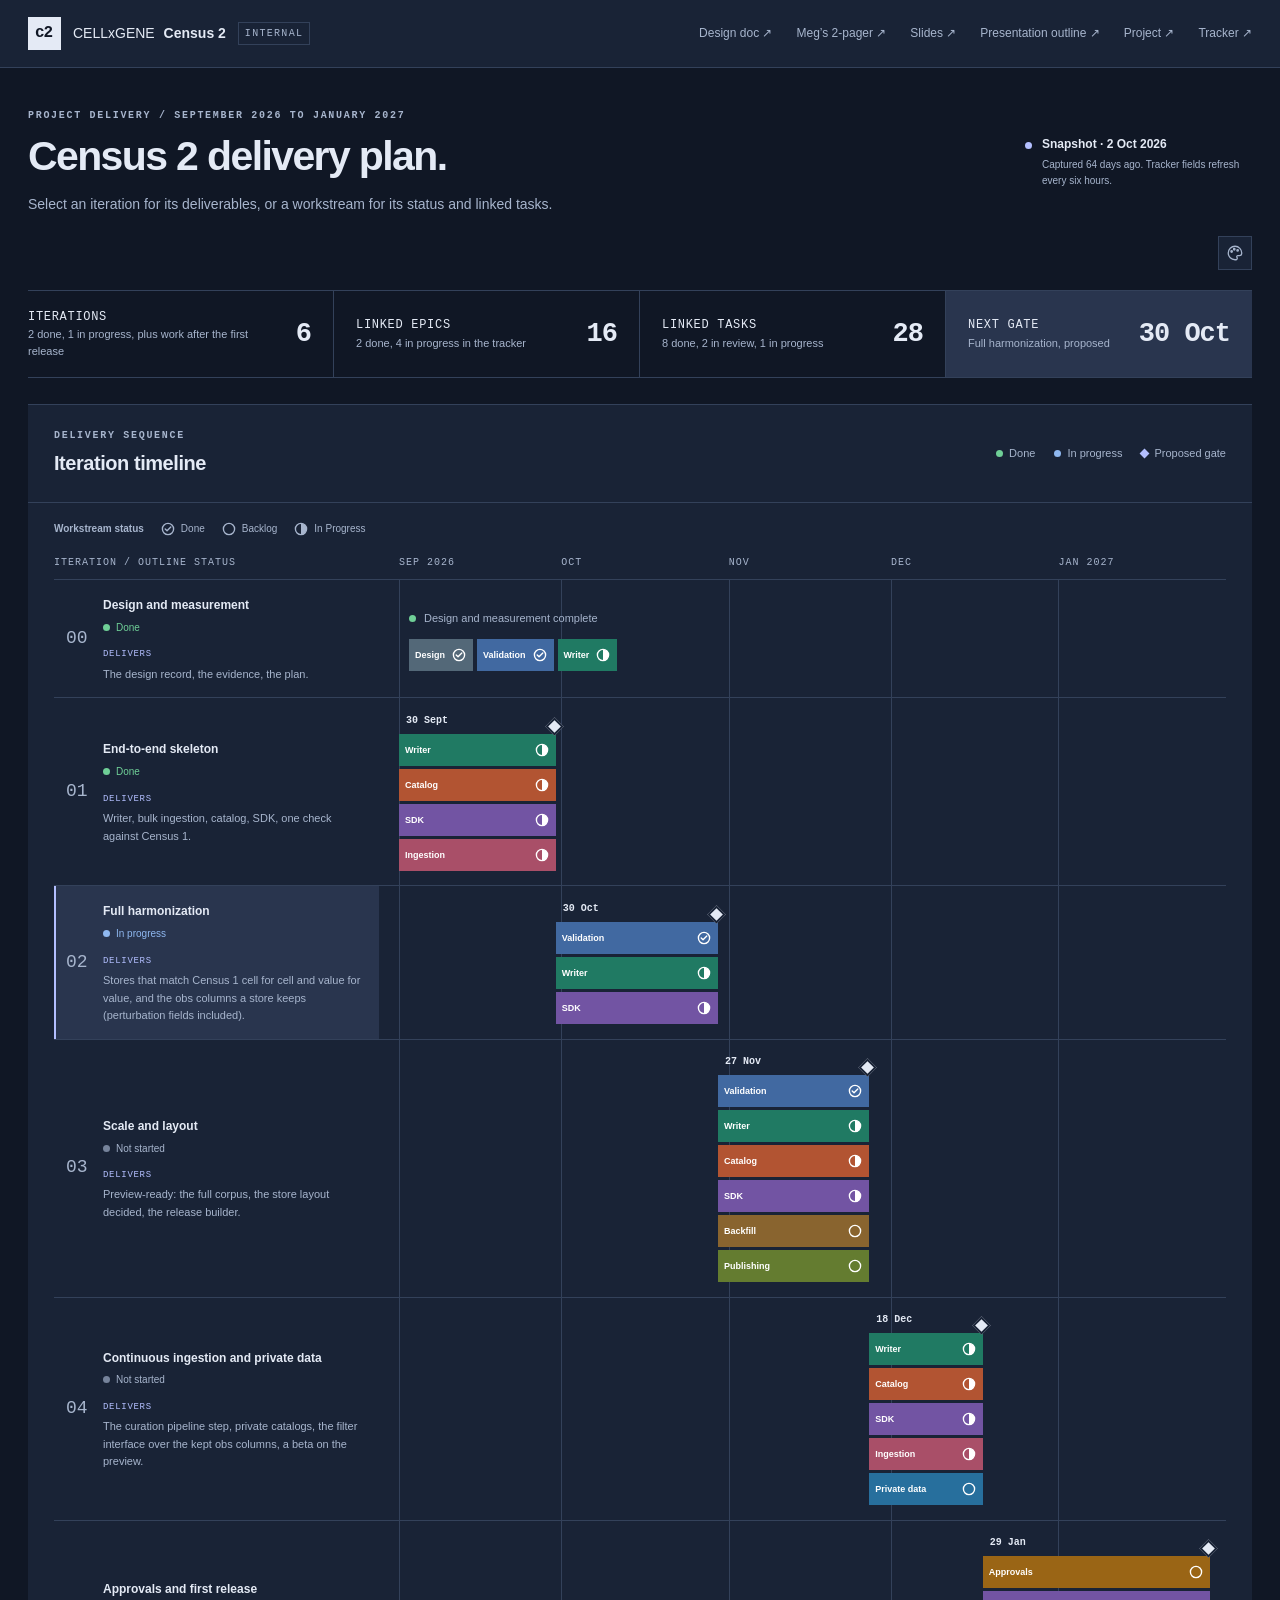
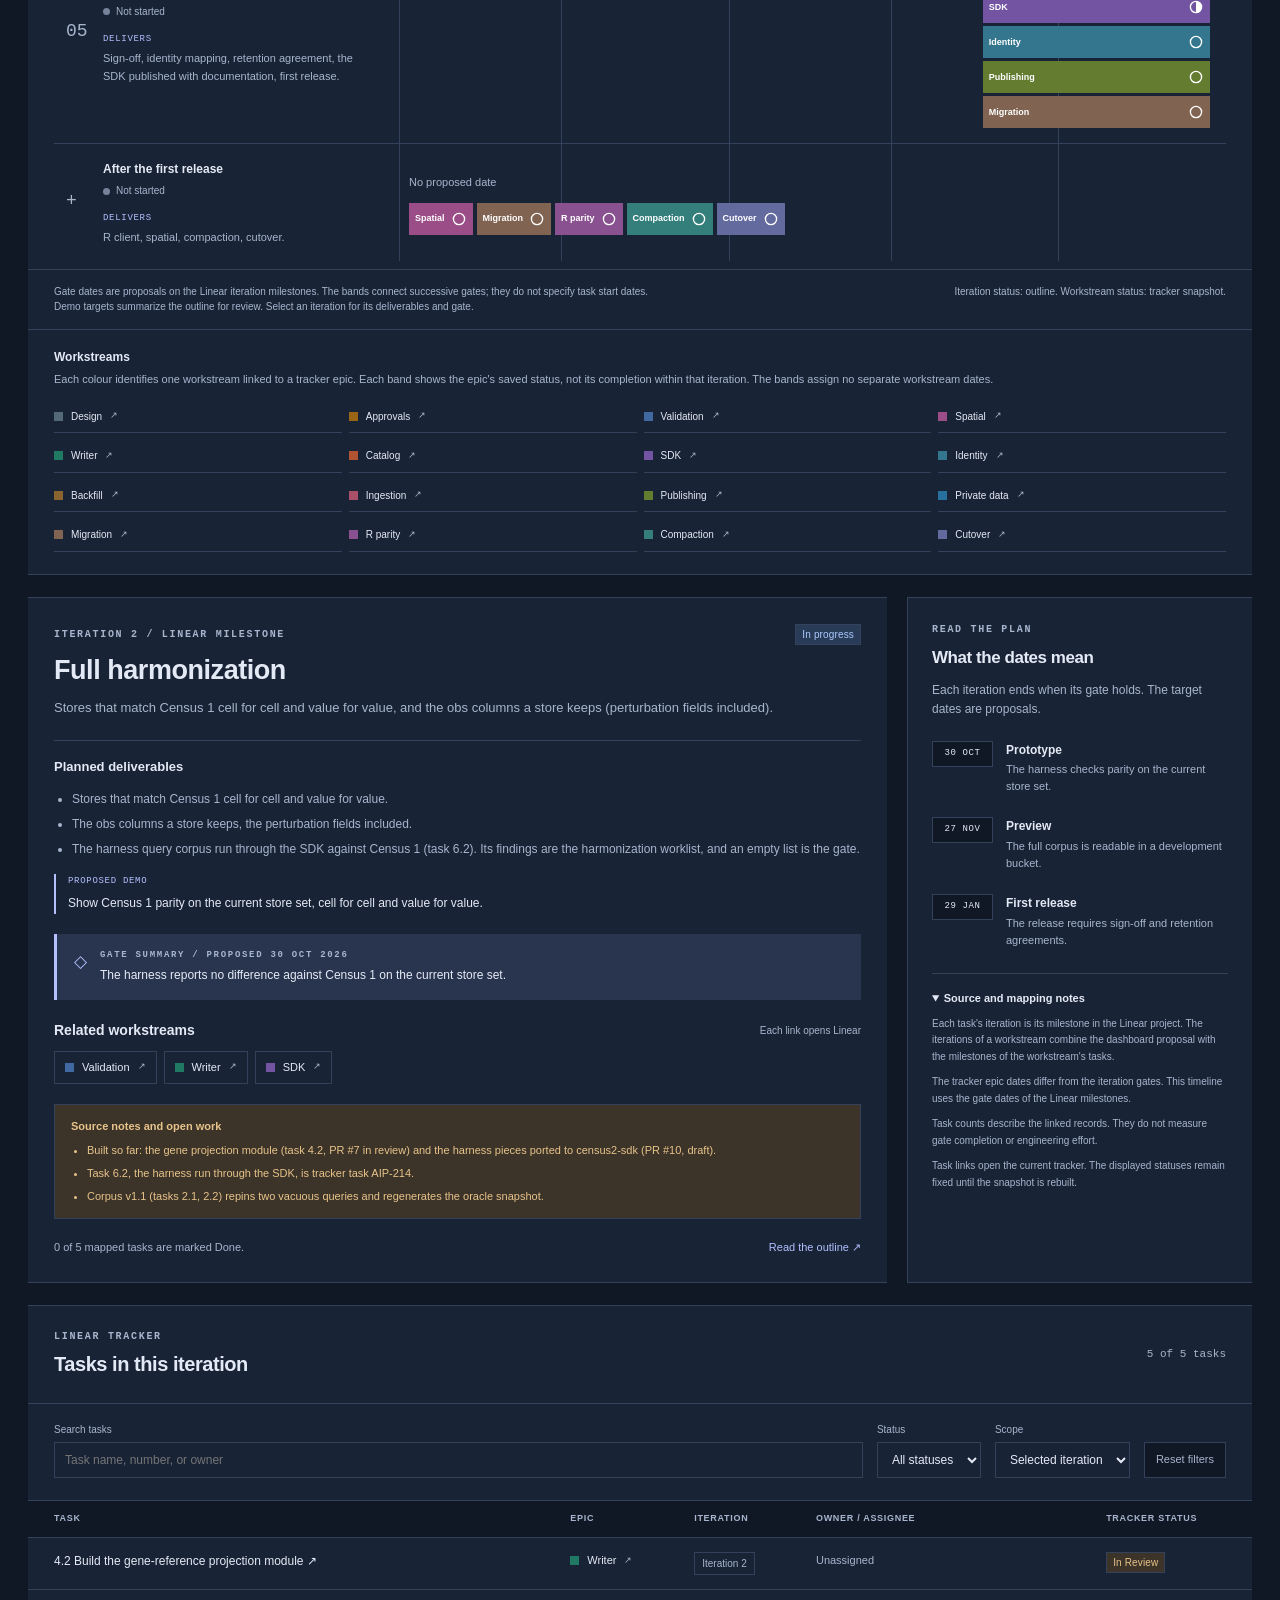
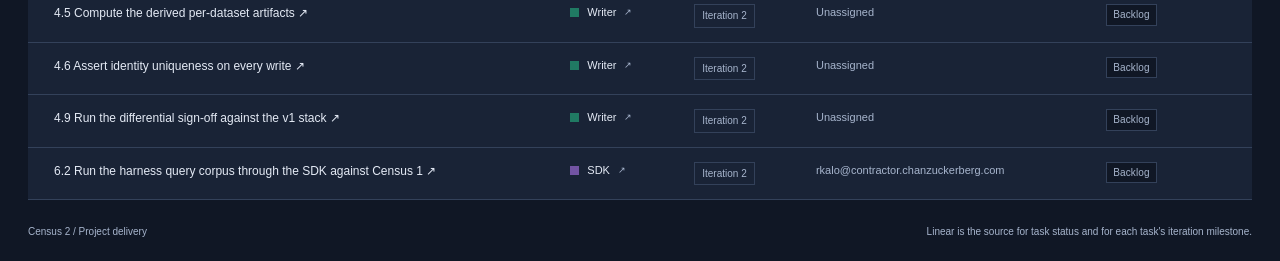
==== dashboard/index.html @ 5f95ee50 "Escape iteration ids in the dashboard detail views CodeQL reports client-side XSS on the iteration a" ====
<!doctype html>
<html lang="en" data-theme="midnight">
<head>
  <meta charset="utf-8">
  <meta name="viewport" content="width=device-width, initial-scale=1">
  <meta name="color-scheme" content="light dark">
  <title>Census 2 | Project timeline</title>
  <link rel="icon" type="image/svg+xml" sizes="any" href="data:image/svg+xml,%3Csvg%20xmlns%3D%22http%3A%2F%2Fwww.w3.org%2F2000%2Fsvg%22%20viewBox%3D%220%200%2064%2064%22%3E%0A%20%20%3Crect%20width%3D%2264%22%20height%3D%2264%22%20fill%3D%22%23e4eaf5%22%2F%3E%0A%20%20%3Ctext%20x%3D%2232%22%20y%3D%2245%22%20text-anchor%3D%22middle%22%20font-family%3D%22monospace%22%20font-size%3D%2242%22%20font-weight%3D%22700%22%20letter-spacing%3D%22-3%22%20fill%3D%22%23101724%22%3Ec2%3C%2Ftext%3E%0A%3C%2Fsvg%3E">
  <style>:root{color-scheme:light;--bg:#f4f6f5;--panel:#fff;--ink:#173331;--muted:#5b706c;--line:#dfe7e3;--teal:#177e70;--soft:#e9f4ef;--amber:#93601b;--amber-bg:#fcf3e1;--blue:#35639b;--blue-bg:#edf3fc;--status-done:#17704a;--status-current:#35639b;--status-todo:#9aaba5}
*{box-sizing:border-box}body{margin:0;background:var(--bg);color:var(--ink);font:14px/1.55 -apple-system,BlinkMacSystemFont,"Segoe UI",sans-serif}a{color:var(--teal);text-decoration:none}a:hover{text-decoration:underline}button,input,select{font:inherit}button,a,input,select,summary{-webkit-tap-highlight-color:transparent}:focus-visible{outline:3px solid #d49a39;outline-offset:4px}button{cursor:pointer}h1,h2,h3,p{margin:0}h1{font-size:clamp(28px,3.2vw,42px);line-height:1.18;letter-spacing:-1.6px;font-weight:640}h2{font-size:20px;letter-spacing:-.45px;font-weight:650}h3{font-size:14px;font-weight:650}.topbar{display:flex;justify-content:space-between;align-items:center;gap:16px;padding:17px max(28px,calc((100vw - 1440px)/2));background:var(--panel);border-bottom:1px solid var(--line)}.brand{display:flex;align-items:center;gap:12px;font-size:14px;white-space:nowrap}.brand b{margin-left:5px}.brand-mark{display:grid;place-items:center;width:33px;height:33px;background:var(--ink);color:#fff;border-radius:0;font-size:19px;font-weight:600;letter-spacing:-2px;padding-right:2px}.internal{font-size:10px;text-transform:uppercase;letter-spacing:1.3px;border:1px solid var(--line);border-radius:0;padding:3px 6px;color:var(--muted)}nav{display:flex;gap:24px;font-size:12px}nav a{color:var(--muted)}main{max-width:1496px;padding:40px 28px 16px;margin:auto}.intro{display:flex;justify-content:space-between;gap:32px;align-items:center;margin-bottom:30px}.eyebrow{font-size:10px;font-weight:650;letter-spacing:1.7px;color:var(--muted);margin-bottom:8px}.lede{color:var(--muted);margin-top:14px;font-size:14px}.snapshot{display:flex;gap:10px;align-items:flex-start;min-width:225px;font-size:12px}.snapshot strong{font-weight:600}.snapshot small{display:block;max-width:210px;color:var(--muted);margin-top:3px}.snapshot-dot{width:7px;height:7px;flex-shrink:0;background:var(--teal);border-radius:50%;margin-top:7px}.summary{display:grid;grid-template-columns:repeat(4,1fr);gap:0;margin-bottom:26px;border-top:1px solid var(--line);border-bottom:1px solid var(--line)}.metric{display:flex;align-items:center;justify-content:space-between;gap:12px;border:0;border-right:1px solid var(--line);background:transparent;padding:17px 22px}.metric strong{font-size:28px;letter-spacing:-1px;line-height:1.2;font-weight:550}.metric small{display:block;color:var(--muted);font-size:11px}.metric .metric-label{font-size:12px}.metric:last-child{background:var(--soft);border-right:0}.timeline-panel,.detail-panel,.context-panel,.task-panel{background:var(--panel);border:0;border-top:1px solid var(--line);border-bottom:1px solid var(--line)}.section-heading{display:flex;align-items:center;justify-content:space-between;gap:16px;padding:23px 26px}.section-heading .eyebrow{margin-bottom:4px}.legend{display:flex;gap:19px;align-items:center;font-size:11px;color:var(--muted)}.legend span{display:flex;align-items:center;gap:6px}.dot{display:inline-block;width:7px;height:7px;border-radius:50%;background:var(--status-todo)}.dot.done,.done>.dot{background:var(--status-done)}.dot.current,.current>.dot{background:var(--status-current)}.row-meta.done{color:var(--status-done)}.row-meta.current{color:var(--status-current)}.diamond{display:inline-block;width:7px;height:7px;transform:rotate(45deg);background:var(--teal)}.timeline-scroll{overflow-x:auto}.timeline{min-width:810px;padding:0 26px 8px}.axis,.iteration-row{display:grid;grid-template-columns:325px 1fr;gap:20px}.axis{font-size:10px;color:var(--muted);letter-spacing:1px;text-transform:uppercase;padding:0 0 9px}.months{position:relative;display:flex;justify-content:space-between;padding-right:14px}.iteration-row{width:100%;border:0;background:transparent;color:inherit;text-align:left;align-items:stretch;padding:0;border-top:1px solid var(--line);border-radius:0;position:relative}.iteration-row:hover{background:var(--bg)}.iteration-row.is-selected .row-label{background:var(--soft)}.iteration-row.is-selected::before{content:"";position:absolute;left:0;top:0;bottom:0;width:2px;background:var(--teal)}.row-label{padding:14px 12px;display:flex;align-items:center;gap:15px;min-height:67px}.iteration-number{font-size:18px;font-weight:400;color:#8b9d96;width:22px;flex-shrink:0;font-variant-numeric:tabular-nums}.row-title{font-size:12px;font-weight:600;line-height:1.4}.row-meta{display:flex;align-items:center;gap:6px;color:var(--muted);font-size:10px;margin-top:4px}.track{position:relative;min-width:0;display:flex;align-items:center;background:repeating-linear-gradient(to right,var(--line) 0,var(--line) 1px,transparent 1px,transparent 20%)}.gate-band{position:absolute;left:var(--start);width:var(--width);height:28px;border-radius:0;background:#dcebe4;border:1px solid #a7c5b8}.gate-band.current{background:#dce8f5;border-color:#adc3df}.gate-band::after{content:"";position:absolute;width:9px;height:9px;right:-5px;top:8px;background:var(--teal);transform:rotate(45deg);border:2px solid var(--panel)}.gate-label{position:absolute;left:8px;top:4px;font-size:10px;font-weight:600;white-space:nowrap;color:#285d4e}.current .gate-label{color:#325e8f}.undated{font-size:11px;color:var(--muted);display:flex;align-items:center;gap:8px;background:var(--panel);padding:4px 12px;border-radius:0;border:1px solid var(--line);margin-left:10px}.timeline-foot{display:flex;justify-content:space-between;gap:30px;padding:14px 26px;border-top:1px solid var(--line);font-size:10px;color:var(--muted)}.timeline-foot p{max-width:680px}.timeline-foot span{white-space:nowrap}.workspace{display:grid;grid-template-columns:1fr 345px;gap:20px;margin:22px 0}.detail-panel{padding:26px;scroll-margin-top:20px}.detail-top{display:flex;justify-content:space-between;align-items:center;gap:12px;margin-bottom:9px}.detail-top .eyebrow{margin:0}.badge{font-size:10px;border-radius:0;padding:3px 9px;white-space:nowrap;background:#f0f3f1;color:#52645d;border:1px solid #e3e9e5;display:inline-block}.badge.done{background:var(--soft);color:#226a4d;border-color:#c9dfd2}.badge.active{background:var(--blue-bg);color:var(--blue);border-color:#d7e3f3}.badge.review{background:var(--amber-bg);color:var(--amber);border-color:#eadfc7}.detail-panel h2{font-size:27px;line-height:1.2;max-width:650px;margin-bottom:11px}.delivery{max-width:750px;color:var(--muted);font-size:13px;line-height:1.7}.gate-box{display:flex;align-items:flex-start;gap:13px;padding:15px 17px;margin:20px 0;background:var(--soft);border-radius:0;border-left:3px solid #8ebbaa}.gate-box p{font-size:12px}.gate-box .eyebrow{font-size:9px;margin-bottom:4px}.gate-icon{font-size:17px;color:var(--teal)}.epic-heading{display:flex;justify-content:space-between;gap:10px;align-items:center;margin:20px 0 9px}.epic-heading small{font-size:10px;color:var(--muted)}.epic-list{display:flex;flex-wrap:wrap;gap:7px}.epic-link{display:flex;gap:8px;align-items:center;border:1px solid var(--line);padding:7px 10px;border-radius:0;font-size:11px;color:var(--ink)}.epic-link:hover{border-color:var(--teal)}.epic-link span{color:var(--muted);font-size:9px}.detail-notes{padding:13px 16px;margin-top:20px;background:#faf8f2;border:1px solid #ebe5d7;border-radius:0;color:#6e603c}.detail-notes h3{font-size:11px;margin-bottom:7px}.detail-notes ul{margin:0;padding-left:16px;font-size:11px}.detail-notes li+li{margin-top:6px}.detail-bottom{display:flex;justify-content:space-between;gap:15px;margin-top:20px;color:var(--muted);font-size:11px}.context-panel{padding:24px}.context-panel h2{font-size:17px}.context-panel>p:not(.eyebrow){font-size:12px;color:var(--muted);margin-top:10px}.checkpoint{display:flex;gap:13px;align-items:flex-start;margin-top:22px}.checkpoint-date{font-size:9px;letter-spacing:.6px;white-space:nowrap;padding:5px 7px;background:var(--bg);border:1px solid var(--line);border-radius:0;min-width:61px;text-align:center}.checkpoint h3{font-size:12px}.checkpoint p{font-size:11px;color:var(--muted);margin-top:2px}.source-note{border-top:1px solid var(--line);padding-top:16px;margin-top:24px}.source-note summary{font-size:11px;font-weight:600;cursor:pointer}.source-note p{font-size:10px;color:var(--muted);margin-top:9px;line-height:1.65}.count{font-size:11px;color:var(--muted)}.filters{display:flex;gap:14px;align-items:flex-end;padding:0 26px 22px}.filters label{font-size:10px;color:var(--muted);display:block}.filters .search{flex:1}.filters input,.filters select{display:block;margin-top:5px;height:36px;border:1px solid var(--line);background:var(--panel);color:var(--ink);border-radius:0;padding:7px 10px;font-size:12px}.filters input{width:100%;min-width:120px}.filters button{background:var(--bg);color:var(--muted);border:1px solid var(--line);padding:8px 11px;border-radius:0;height:36px;font-size:11px;white-space:nowrap}.table-scroll{overflow:auto}table{border-collapse:collapse;width:100%;text-align:left;min-width:730px;font-size:12px}th{font-size:9px;letter-spacing:.7px;text-transform:uppercase;font-weight:600;color:var(--muted);padding:11px 16px;background:var(--bg);border-top:1px solid var(--line);border-bottom:1px solid var(--line)}td{border-bottom:1px solid var(--line);padding:14px 16px;vertical-align:top}td:first-child,th:first-child{padding-left:26px;width:43%}tr:last-child td{border-bottom:0}td:first-child a{color:var(--ink);font-weight:500}td:not(:first-child){font-size:11px;color:var(--muted)}.table-iteration{border:1px solid var(--line);background:var(--panel);color:var(--muted);border-radius:0;padding:3px 7px;font-size:10px}.empty{padding:30px;text-align:center;color:var(--muted);font-size:13px}footer{display:flex;justify-content:space-between;gap:20px;font-size:10px;color:var(--muted);padding:24px 0 5px}.skip{position:absolute;left:-9999px;top:12px;padding:10px;background:var(--panel);z-index:10}.skip:focus{left:12px}
@media(max-width:1050px){.intro{align-items:flex-start}.workspace{grid-template-columns:1fr 290px}.axis,.iteration-row{grid-template-columns:290px 1fr}.metric{padding:16px}.topbar{padding:15px 22px}}
@media(max-width:780px){main{padding:25px 16px}.topbar{padding:14px 16px;flex-wrap:wrap}nav{gap:18px}.intro{display:block}.snapshot{margin-top:18px}.snapshot small{max-width:none}.summary{grid-template-columns:repeat(2,1fr)}.metric:nth-child(2n){border-right:0}.metric:nth-child(n+3){border-top:1px solid var(--line)}.workspace{grid-template-columns:1fr}.context-panel{display:none}.section-heading{padding:20px}.legend{gap:10px;font-size:9px}.timeline{padding:0 20px 6px}.timeline-foot{padding:12px 20px;display:block}.timeline-foot span{display:block;margin-top:5px}.filters{flex-wrap:wrap;padding:0 20px 20px;gap:10px}.filters .search{flex-basis:100%}.filters select{max-width:170px}.detail-panel{padding:20px}.detail-panel h2{font-size:24px}footer{display:block}footer span{display:block;margin-bottom:5px}}
@media(prefers-color-scheme:dark){:root{color-scheme:dark;--bg:#14211f;--panel:#1c2b27;--ink:#e0eae3;--muted:#a4b8ad;--line:#34453d;--soft:#233e32;--teal:#88c9a9;--blue:#a7c8f4;--blue-bg:#273e50;--amber:#e0c48e;--amber-bg:#403a2a;--status-done:#6fcf97;--status-current:#8fb8f0;--status-todo:#7f918a}.brand-mark{color:var(--bg)}.metric:last-child{border-color:#415e4b}.gate-band{background:#2a4b3c;border-color:#668d76}.gate-band.current{background:#304761;border-color:#7791b4}.gate-label{color:#c6e6d5}.current .gate-label{color:#c6d9f2}.badge{background:#293c32;color:#c6d9cd;border-color:#405549}.badge.done{color:#acd7bd;border-color:#46674f}.badge.active{border-color:#405775}.badge.review{border-color:#625739}.detail-notes{background:#353125;border-color:#5a5036;color:#ddcdac}}
.gate-band{height:auto;background:transparent;border:0;border-radius:0}
.gate-band::after{top:7px;background:var(--ink)}
.gate-label{position:static;display:block;padding:0 7px 6px;color:var(--ink)}
.epic-bands{display:grid;gap:3px}
.epic-band{display:grid;grid-template-columns:minmax(0,1fr) 16px;align-items:center;column-gap:6px;background:var(--epic-color);border:0;border-radius:0;height:32px;color:var(--epic-ink,#fff);font-size:9px;line-height:11px;padding:3px 6px;text-align:left}
.workstream-name{white-space:normal;overflow-wrap:anywhere}
.tracker-reference{color:var(--muted);font-size:11px;margin:0 0 14px}
.row-label{border:0;border-radius:0;background:transparent;color:inherit;text-align:left}
.epic-band:hover{box-shadow:inset 0 0 0 1px var(--epic-ink)}
.epic-band[aria-pressed=true]{outline:2px solid var(--ink);outline-offset:1px;box-shadow:inset 0 0 0 1px var(--epic-ink)}
.epic-band:focus-visible{outline:3px solid #d49a39;outline-offset:2px}
.workstream-actions{display:flex;align-items:center;gap:16px;flex-wrap:wrap;margin:18px 0;font-size:12px}
.workstream-note{color:var(--muted);font-size:11px;margin-top:12px}
.workstream-drawer{position:fixed;inset:0 0 0 auto;width:420px;max-width:100%;height:100dvh;max-height:none;margin:0;padding:0;background:var(--panel);color:var(--ink);border:0;border-left:1px solid var(--line);box-shadow:none;overflow-y:auto;overscroll-behavior:contain;z-index:20}
.drawer-header{position:sticky;top:0;z-index:1;display:flex;align-items:center;justify-content:space-between;padding:16px 24px;background:var(--panel);border-bottom:1px solid var(--line)}
.drawer-header .eyebrow{margin:0}
#close-workstream{width:34px;height:34px;border:1px solid var(--line);border-radius:0;background:var(--bg);color:var(--ink);font-size:24px;line-height:1}
.drawer-body{padding:24px}
.drawer-body h2{font-size:24px;line-height:1.25;margin-bottom:14px}
.drawer-body .detail-top{flex-wrap:wrap}
.drawer-body .epic-list{display:grid}
.drawer-body .table-iteration{text-align:left}
.drawer-tasks{list-style:none;margin:0;padding:0}
.drawer-tasks li{padding:13px 0;border-top:1px solid var(--line)}
.drawer-tasks li>a{font-size:12px;font-weight:500;overflow-wrap:anywhere}
.drawer-task-meta{display:flex;align-items:center;flex-wrap:wrap;gap:8px;margin-top:8px;color:var(--muted);font-size:10px}
.workstream-drawer::backdrop{background:#07101b99}
@media(min-width:1200px){body.drawer-open main{margin-right:440px}body.drawer-open .topbar{margin-right:420px;padding-left:28px;padding-right:28px}body.drawer-open .summary{grid-template-columns:repeat(2,1fr)}body.drawer-open .metric:nth-child(2n){border-right:0}body.drawer-open .metric:nth-child(n+3){border-top:1px solid var(--line)}body.drawer-open .intro{flex-wrap:wrap}body.drawer-open .timeline-foot{flex-wrap:wrap}}
@media(max-width:1199px){body.drawer-open{overflow:hidden}.workstream-drawer{width:min(440px,100%)}}
@media(prefers-reduced-motion:no-preference){.workstream-drawer[open]{animation:drawer-enter .18s ease-out}@keyframes drawer-enter{from{transform:translateX(100%)}to{transform:translateX(0)}}}
.status-icon{display:inline-block;width:16px;height:16px;flex-shrink:0;vertical-align:middle}
.workstream-status-key{display:flex;flex-wrap:wrap;align-items:center;gap:8px 16px;padding:0 26px 18px;color:var(--muted);font-size:11px}
.workstream-status-key>span{display:inline-flex;align-items:center;gap:5px}
.workstream-status-key .workstream-status-label{font-weight:600}
.undated-group{display:grid;gap:8px;padding:12px 10px}
.undated-group .undated{margin:0;width:fit-content}
.undated-epics{display:flex;flex-wrap:wrap;gap:4px}
.epic-key{border-top:1px solid var(--line);padding:18px 26px 22px}
.epic-key h3{font-size:12px}
.epic-key>p{font-size:11px;color:var(--muted);margin:5px 0 12px}
.epic-legend{display:grid;grid-template-columns:repeat(4,minmax(0,1fr));gap:7px}
.epic-legend .epic-link{font-size:10px;padding:8px 0;border:0;border-bottom:1px solid var(--line)}
.epic-swatch{display:inline-block;width:9px;height:9px;flex-shrink:0;border-radius:0;background:var(--epic-color)}
.epic-link:hover{border-color:var(--epic-color)}
.epic-link.compact{display:inline-flex;border:0;padding:0;white-space:nowrap}
.palette-toolbar{padding:0 26px 20px;display:flex;align-items:center;justify-content:space-between;gap:18px;flex-wrap:wrap}
.palette-controls{display:flex;align-items:center;gap:14px;flex-wrap:wrap}
.palette-label{font-size:11px;color:var(--muted)}
#palette-options{display:flex;gap:6px;flex-wrap:wrap}
#palette-options button{display:flex;align-items:center;gap:7px;background:var(--panel);color:var(--muted);border:1px solid var(--line);border-radius:0;padding:7px 10px;font-size:11px}
#palette-options button[aria-pressed=true]{background:var(--soft);border-color:var(--teal);color:var(--ink)}
.palette-preview{display:flex;gap:2px}
.palette-preview i{height:13px;width:6px;border-radius:0}
#palette-description{font-size:11px;color:var(--muted)}
@media(max-width:1050px){.epic-legend{grid-template-columns:repeat(3,minmax(0,1fr))}}
@media(max-width:780px){.epic-key{padding:16px 20px}.epic-legend{grid-template-columns:repeat(2,minmax(0,1fr))}}
@media(prefers-reduced-motion:no-preference){.iteration-row{transition:background .15s}.epic-link{transition:border-color .15s}}

:root[data-theme=slate]{color-scheme:light;--bg:#f1f4f8;--panel:#ffffff;--ink:#202f46;--muted:#56667e;--line:#dce3ed;--teal:#365bab;--soft:#e8eef9;--amber:#805517;--amber-bg:#fbf2df;--blue:#365bab;--blue-bg:#e8eef9;--status-done:#17704a;--status-current:#365bab;--status-todo:#9aa7b8}
:root[data-theme=sand]{color-scheme:light;--bg:#f5f0e8;--panel:#fffcf7;--ink:#3e3029;--muted:#736052;--line:#e4dace;--teal:#9b482d;--soft:#f5e6db;--amber:#795715;--amber-bg:#f8efd9;--blue:#416780;--blue-bg:#e9f0f3;--status-done:#2e7340;--status-current:#416780;--status-todo:#a89a8c}
:root[data-theme=midnight]{color-scheme:dark;--bg:#101725;--panel:#192336;--ink:#e4eaf5;--muted:#a7b5cd;--line:#33415a;--teal:#b3bfff;--soft:#29354e;--amber:#e8c48a;--amber-bg:#3c3329;--blue:#accaff;--blue-bg:#283b57;--status-done:#6fcf97;--status-current:#8fb8f0;--status-todo:#76839b}
:root[data-theme]:not([data-theme=system]) .brand-mark{color:var(--bg)}
:root[data-theme]:not([data-theme=system]) .metric:last-child{border-color:var(--line)}
:root[data-theme]:not([data-theme=system]) .iteration-number{color:var(--muted)}
:root[data-theme]:not([data-theme=system]) .badge{background:var(--bg);color:var(--muted);border-color:var(--line)}
:root[data-theme]:not([data-theme=system]) .badge.done{background:var(--soft);color:var(--teal)}
:root[data-theme]:not([data-theme=system]) .badge.active{background:var(--blue-bg);color:var(--blue)}
:root[data-theme]:not([data-theme=system]) .badge.review{background:var(--amber-bg);color:var(--amber)}
:root[data-theme]:not([data-theme=system]) .gate-box{border-left-color:var(--teal)}
:root[data-theme]:not([data-theme=system]) .detail-notes{background:var(--amber-bg);color:var(--amber);border-color:var(--line)}
.theme-toolbar{display:flex;align-items:center;justify-content:space-between;gap:12px;flex-wrap:wrap;margin:-6px 0 24px}
#theme-options{display:flex;gap:6px;flex-wrap:wrap}
#theme-options button{display:flex;align-items:center;gap:7px;background:var(--panel);color:var(--muted);border:1px solid var(--line);border-radius:0;padding:7px 10px;font-size:11px}
#theme-options button[aria-pressed=true]{background:var(--soft);border-color:var(--teal);color:var(--ink)}
#theme-description{font-size:11px;color:var(--muted)}
.theme-preview{display:inline-block;width:15px;height:15px;border-radius:50%;border:1px solid #80808060}
.theme-preview.system{background:linear-gradient(135deg,#e9f4ef 50%,#177e70 50%)}
.theme-preview.slate{background:linear-gradient(135deg,#e8eef9 50%,#365bab 50%)}
.theme-preview.sand{background:linear-gradient(135deg,#f5e6db 50%,#9b482d 50%)}
.theme-preview.midnight{background:linear-gradient(135deg,#192336 50%,#b3bfff 50%)}
.appearance-settings{margin:-10px 0 20px}
.appearance-settings>summary{display:flex;align-items:center;justify-content:center;width:34px;height:34px;margin-left:auto;list-style:none;cursor:pointer;color:var(--muted);background:var(--panel);border:1px solid var(--line);border-radius:0}
.appearance-settings>summary::-webkit-details-marker{display:none}
.appearance-settings>summary:hover,.appearance-settings[open]>summary{color:var(--teal);border-color:var(--teal);background:var(--soft)}
.appearance-controls{margin-top:10px;padding:16px;background:var(--panel);border:1px solid var(--line);border-radius:0}
.appearance-controls .theme-toolbar{margin:0 0 16px}
.appearance-controls .palette-toolbar{padding:0}
:root{--mono:ui-monospace,SFMono-Regular,Menlo,Consolas,monospace}
.eyebrow,.axis,.gate-label,.iteration-number,.metric strong,.metric-label,.checkpoint-date,.internal,.count,.drawer-header{font-family:var(--mono)}
.metric-label{text-transform:uppercase;letter-spacing:.7px}
.metric strong{font-variant-numeric:tabular-nums;font-size:27px;letter-spacing:-1px}
.metric:first-child{padding-left:0}
.brand-mark{font-family:var(--mono);font-size:16px;letter-spacing:-1px}
.brand,.brand:hover{color:var(--ink);text-decoration:none}
.brand:hover .brand-mark{outline:1px solid var(--teal);outline-offset:3px}
.topbar{flex-wrap:wrap}
.topbar nav{flex-wrap:wrap;row-gap:10px}
.topbar nav a{white-space:nowrap}
.timeline-foot span{white-space:normal}
.row-deliverable{display:block;margin-top:12px;font-size:11px;line-height:1.6;color:var(--muted);font-weight:400}
.deliverable-label{display:block;margin-bottom:4px;font-family:var(--mono);font-size:9px;letter-spacing:.7px;text-transform:uppercase;color:var(--teal)}
.iteration-deliverables{margin:20px 0;border-top:1px solid var(--line);padding-top:16px}
.iteration-deliverables h3{font-size:13px;margin:0 0 8px}
.iteration-deliverables ul{padding-left:18px;font-size:12px;line-height:1.7;color:var(--muted)}
.iteration-deliverables li+li{margin-top:5px}
.demo-summary{margin-top:14px;border-left:2px solid var(--teal);padding-left:12px;font-size:12px;line-height:1.7}
.undated{background:transparent;border:0;padding-left:0}
.context-panel{border-left:1px solid var(--line)}
.section-heading{border-bottom:1px solid var(--line);margin-bottom:18px}
.workstream-status-key{font-size:10px}
.epic-band{font-weight:550}
.badge{padding:2px 6px;letter-spacing:.15px}
.drawer-header{border-bottom:2px solid var(--line)}
.appearance-controls{border:0;border-top:1px solid var(--line);border-bottom:1px solid var(--line)}
@media(max-width:780px){.metric{padding:14px 12px}.metric:nth-child(odd){padding-left:0}.metric strong{font-size:23px}.metric .metric-label{font-size:10px}}
</style>
</head>
<body>
  <a class="skip" href="#iteration-detail">Skip to iteration details</a>
  <header class="topbar">
    <a class="brand" id="dashboard-home" href="#" aria-label="Census 2 home — reset dashboard view" title="Home — reset dashboard view"><span class="brand-mark" aria-hidden="true">c2</span><span>CELLxGENE <b>Census 2</b></span><span class="internal">Internal</span></a>
    <nav aria-label="Project sources" id="source-links"></nav>
  </header>
  <main>
    <section class="intro">
      <div><p class="eyebrow">PROJECT DELIVERY / SEPTEMBER 2026 TO JANUARY 2027</p><h1>Census 2 delivery plan.</h1><p class="lede">Select an iteration for its deliverables, or a workstream for its status and linked tasks.</p></div>
      <div class="snapshot"><span class="snapshot-dot"></span><div><strong id="snapshot-date"></strong><small id="snapshot-age">The dashboard uses a saved Linear snapshot.</small></div></div>
    </section>
    <details class="appearance-settings">
      <summary aria-label="Colour settings" title="Colour settings"><svg width="18" height="18" viewBox="0 0 24 24" fill="none" stroke="currentColor" stroke-width="1.7" aria-hidden="true"><path d="M12 3a9 9 0 1 0 0 18h1a2 2 0 0 0 1.6-3.2 1.5 1.5 0 0 1 1.2-2.4H18a3 3 0 0 0 3-3A9 9 0 0 0 12 3Z"/><circle cx="7.5" cy="10" r="1"/><circle cx="11" cy="7" r="1"/><circle cx="15.5" cy="8.5" r="1"/></svg></summary>
      <div class="appearance-controls">
        <div class="theme-toolbar"><div class="palette-controls" role="group" aria-label="Dashboard theme"><span class="palette-label">Dashboard theme</span><div id="theme-options"></div></div><p id="theme-description" aria-live="polite"></p></div>
        <div class="palette-toolbar"><div class="palette-controls" role="group" aria-label="Workstream colours"><span class="palette-label">Workstream colours</span><div id="palette-options"></div></div><p id="palette-description" aria-live="polite"></p></div>
      </div>
    </details>
    <div class="summary" id="summary"></div>
    <section class="timeline-panel" aria-labelledby="timeline-heading">
      <div class="section-heading"><div><p class="eyebrow">DELIVERY SEQUENCE</p><h2 id="timeline-heading">Iteration timeline</h2></div><div class="legend"><span><i class="dot done"></i>Done</span><span><i class="dot current"></i>In progress</span><span><i class="diamond"></i>Proposed gate</span></div></div>
      <div class="workstream-status-key" id="workstream-status-key" aria-label="Workstream status icons"></div>
      <div class="timeline-scroll"><div class="timeline" id="timeline"></div></div>
      <div class="timeline-foot"><div><p id="schedule-note"></p><p>Demo targets summarize the outline for review. Select an iteration for its deliverables and gate.</p></div><span>Iteration status: outline. Workstream status: tracker snapshot.</span></div>
      <div class="epic-key"><h3>Workstreams</h3><p>Each colour identifies one workstream linked to a tracker epic. Each band shows the epic's saved status, not its completion within that iteration. The bands assign no separate workstream dates.</p><div id="epic-legend" class="epic-legend" aria-label="Workstream colour legend"></div></div>
    </section>
    <div class="workspace">
      <section class="detail-panel" id="iteration-detail" tabindex="-1" aria-labelledby="detail-title"></section>
      <aside class="context-panel" aria-labelledby="context-title">
        <p class="eyebrow">READ THE PLAN</p><h2 id="context-title">What the dates mean</h2>
        <p>Each iteration ends when its gate holds. The target dates are proposals.</p>
        <div class="checkpoint"><span class="checkpoint-date">30 OCT</span><div><h3>Prototype</h3><p>The harness checks parity on the current store set.</p></div></div>
        <div class="checkpoint"><span class="checkpoint-date">27 NOV</span><div><h3>Preview</h3><p>The full corpus is readable in a development bucket.</p></div></div>
        <div class="checkpoint"><span class="checkpoint-date">29 JAN</span><div><h3>First release</h3><p>The release requires sign-off and retention agreements.</p></div></div>
        <details open class="source-note"><summary>Source and mapping notes</summary><p id="mapping-note"></p><p>The tracker epic dates differ from the iteration gates. This timeline uses the gate dates of the Linear milestones.</p><p>Task counts describe the linked records. They do not measure gate completion or engineering effort.</p><p>Task links open the current tracker. The displayed statuses remain fixed until the snapshot is rebuilt.</p></details>
      </aside>
    </div>
    <section class="task-panel" aria-labelledby="tasks-heading">
      <div class="section-heading"><div><p class="eyebrow">LINEAR TRACKER</p><h2 id="tasks-heading">Tasks in this iteration</h2></div><span id="task-count" class="count" aria-live="polite"></span></div>
      <div class="filters"><label class="search">Search tasks<input type="search" id="search" placeholder="Task name, number, or owner"></label><label>Status<select id="status"><option value="all">All statuses</option><option>Done</option><option>In Progress</option><option>In Review</option><option>Backlog</option></select></label><label>Scope<select id="scope"><option value="selection">Selected iteration</option><option value="all">All iterations</option></select></label><button type="button" id="reset">Reset filters</button></div>
      <div class="table-scroll"><table><thead><tr><th scope="col">Task</th><th scope="col">Epic</th><th scope="col">Iteration</th><th scope="col">Owner / assignee</th><th scope="col">Tracker status</th></tr></thead><tbody id="tasks"></tbody></table></div>
      <p id="empty" class="empty" hidden>No tasks match these filters.</p>
    </section>
    <footer><span>Census 2 / Project delivery</span><span>Linear is the source for task status and for each task's iteration milestone.</span></footer>
  </main>
  <dialog id="workstream-drawer" class="workstream-drawer" aria-labelledby="workstream-title">
    <div class="drawer-header"><span class="eyebrow">WORKSTREAM DETAILS</span><button type="button" id="close-workstream" aria-label="Close workstream details" title="Close workstream details" autofocus>×</button></div>
    <div id="workstream-detail" class="drawer-body"></div>
  </dialog>
  <noscript><p class="empty">Enable JavaScript to use the timeline. Read the linked presentation outline in Notion for the plan.</p></noscript>
  <script type="application/json" id="project-data">{"schemaVersion":1,"capturedAt":"2026-10-02T19:10:57Z","sources":{"design":"https://app.notion.com/p/3d816a75378981f18f55c2bae3256a54","twoPager":"https://docs.google.com/document/d/14krJ7viYnLn98sYCpiPURT7chmniOUDZ4bM0gbNyBWc/edit?usp=sharing","slides":"https://docs.google.com/presentation/d/1sHhO4_GH2S7H84XsG30-RgMN0gUVAbCptDWye2q4nlA/edit?usp=sharing","outline":"https://app.notion.com/p/3e616a753789813491d6ffa66a4c3998","project":"https://linear.app/biohub/project/census-on-zarr-7dceee3d0089","plan":"https://app.notion.com/p/3b216a75378981c9b7f3d954789aefe4","tracker":"https://linear.app/biohub/project/census-on-zarr-7dceee3d0089/issues","iterationProposal":"https://app.notion.com/p/68916a75378982a3908e018e928d7eb7"},"outlineEditedAt":"2026-10-01T17:24:02.938Z","mappingNote":"Each task's iteration is its milestone in the Linear project. The iterations of a workstream combine the dashboard proposal with the milestones of the workstream's tasks.","scheduleNote":"Gate dates are proposals on the Linear iteration milestones. The bands connect successive gates; they do not specify task start dates.","iterations":[{"id":"0","title":"Design and measurement","date":null,"status":"Done","delivery":"The design record, the evidence, the plan.","demo":"Review the design record, measurements, and implementation plan.","deliverables":["The design record.","The evidence: the layout spike, the differential harness, and the catalog prototype.","The plan."],"gate":"The design and measurement work is complete.","notes":["Iteration 0 is complete."]},{"id":"1","title":"End-to-end skeleton","date":"2026-09-30","status":"Done","delivery":"Writer, bulk ingestion, catalog, SDK, one check against Census 1.","demo":"Run one SDK query end to end and compare its result with Census 1 on one dataset.","deliverables":["The census dataset writer (PR #2, merged).","Bulk ingestion: the reconciliation job on HealthOmics (PR #2, merged). One run converted 100 datasets in one hour of wall time and produced 96 stores.","The catalog: the Iteration 1 catalog builder and the exclusion rule (PR #4, merged 2026-09-29).","The SDK skeleton: one query over the 96 stores returns one AnnData (PR #4, merged 2026-09-29).","One check against Census 1: one dataset, 4,778 cells, zero of 9,424,345 nonzeros differ."],"gate":"One query runs through the system and matches Census 1 on the dataset under comparison.","notes":["Iteration 1 is complete. The team confirmed the gate on 2026-09-30.","PR #2 and PR #4 are merged, and tracker task 6.1 is Done.","Harmonization is a stub. A multi-store query returns the obs columns that every selected store holds. Iteration 2 replaces the stub."]},{"id":"2","title":"Full harmonization","date":"2026-10-30","status":"In progress","delivery":"Stores that match Census 1 cell for cell and value for value, and the obs columns a store keeps (perturbation fields included).","demo":"Show Census 1 parity on the current store set, cell for cell and value for value.","deliverables":["Stores that match Census 1 cell for cell and value for value.","The obs columns a store keeps, the perturbation fields included.","The harness query corpus run through the SDK against Census 1 (task 6.2). Its findings are the harmonization worklist, and an empty list is the gate."],"gate":"The harness reports no difference against Census 1 on the current store set.","notes":["Built so far: the gene projection module (task 4.2, PR #7 in review) and the harness pieces ported to census2-sdk (PR #10, draft).","Task 6.2, the harness run through the SDK, is tracker task AIP-214.","Corpus v1.1 (tasks 2.1, 2.2) repins two vacuous queries and regenerates the oracle snapshot."]},{"id":"3","title":"Scale and layout","date":"2026-11-27","status":"Not started","delivery":"Preview-ready: the full corpus, the store layout decided, the release builder.","demo":"Query the full corpus through the catalog and SDK in a development bucket.","deliverables":["The full corpus, readable through the catalog and the SDK in a development bucket.","The store layout decided, the X encoding included.","The release builder.","Scale measurements from the benchmark rig: data volume, request count, elapsed time, and concurrency for the wide filters."],"gate":"The full corpus is readable through the catalog and SDK in a development bucket.","notes":["Built so far: the layout measurements and the backfill inventory.","The X encoding decision is with scverse.","The preview has no production sign-off."]},{"id":"4","title":"Continuous ingestion and private data","date":"2026-12-18","status":"Not started","delivery":"The curation pipeline step, private catalogs, the filter interface over the kept obs columns, a beta on the preview.","demo":"Show continuous ingestion and query public and authorized private data together.","deliverables":["The curation pipeline step, on Step Functions.","Private catalogs, queried together with public data in one call.","The filter interface over the kept obs columns.","A beta on the preview."],"gate":"The system supports continuous ingestion and public and private sources in one query.","notes":["Nothing is built yet. The design exists.","Where the writer runs in production and artifact registration in Discover are open decisions.","The curation pipeline step brings monitoring and alerting."]},{"id":"5","title":"Approvals and first release","date":"2027-01-29","status":"Not started","delivery":"Sign-off, identity mapping, retention agreement, the SDK published with documentation, first release.","demo":"Publish the first release and documented SDK after the required approvals and agreements.","deliverables":["Formal sign-off on the design decisions.","The identity mapping from soma_joinid to (dataset_id, observation_joinid), derived from the last TileDB release.","The retention agreement with the bucket owners.","The SDK published with documentation and a migration guide.","The first release: a manifest over immutable stores plus a catalog snapshot."],"gate":"The release and SDK are published after the required approvals and agreements.","notes":["Retention, Discover registration, design sign-off, and the store format need agreements outside the team. None has an owner yet.","Broader ecosystem migration continues after the first release."]},{"id":"later","title":"After the first release","date":null,"status":"Not started","delivery":"R client, spatial, compaction, cutover.","demo":"R, spatial support, ecosystem migration, optional compaction, and cutover; no target date yet.","deliverables":["The R client, once the R stack reads sharded Zarr.","Spatial: the SpatialData representation with scenes and images. The expression data of spatial datasets is in the first release, as in Census 1.","Compaction, optional, when wide-query cost calls for it.","Cutover: retirement of the TileDB corpus and the 1.x package, inside the five-year commitment."],"gate":"Each deferred workstream has its own completion condition in the plan.","notes":["The outline assigns no date. Cutover follows the first release and R reading Zarr, and the last TileDB release stays supported until November 2030.","Built so far: one failed R read test."]}],"epics":[{"id":"0","title":"Phase 0: Design","color":"#536878","url":"https://linear.app/biohub/issue/AIP-124/phase-0-design","status":"Done","iterations":["0"],"trackerStart":"2026-09-07","trackerEnd":"2026-09-18","workstream":"Design"},{"id":"1","title":"Phase 1: Approvals and amendments","color":"#9a6515","url":"https://linear.app/biohub/issue/AIP-125/phase-1-approvals-and-amendments","status":"Backlog","iterations":["5"],"trackerStart":"2026-09-21","trackerEnd":"2026-10-02","workstream":"Approvals"},{"id":"2","title":"Phase 2: The validation harness","color":"#4169a1","url":"https://linear.app/biohub/issue/AIP-126/phase-2-the-validation-harness","status":"Done","iterations":["0","2","3"],"trackerStart":"2026-09-21","trackerEnd":"2026-10-02","workstream":"Validation"},{"id":"3","title":"Phase 3: Spatial representation","color":"#9b4d87","url":"https://linear.app/biohub/issue/AIP-127/phase-3-spatial-representation","status":"Backlog","iterations":["later"],"trackerStart":"2026-09-21","trackerEnd":"2026-10-02","workstream":"Spatial"},{"id":"4","title":"Phase 4: The per-dataset writer","color":"#207a63","url":"https://linear.app/biohub/issue/AIP-128/phase-4-the-per-dataset-writer","status":"In Progress","iterations":["0","1","2","3","4"],"trackerStart":"2026-10-05","trackerEnd":"2026-10-16","workstream":"Writer"},{"id":"5","title":"Phase 5: The catalog","color":"#b25432","url":"https://linear.app/biohub/issue/AIP-129/phase-5-the-catalog","status":"In Progress","iterations":["1","3","4"],"trackerStart":"2026-10-19","trackerEnd":"2026-10-30","workstream":"Catalog"},{"id":"6","title":"Phase 6: The v2 Python SDK","color":"#7254a3","url":"https://linear.app/biohub/issue/AIP-130/phase-6-the-v2-python-sdk","status":"In Progress","iterations":["1","2","3","4","5"],"trackerStart":"2026-11-02","trackerEnd":"2026-11-13","workstream":"SDK"},{"id":"7","title":"Phase 7: The identity proof","color":"#34768e","url":"https://linear.app/biohub/issue/AIP-131/phase-7-the-identity-proof","status":"Backlog","iterations":["5"],"trackerStart":"2026-11-16","trackerEnd":"2026-11-27","workstream":"Identity"},{"id":"8","title":"Phase 8: Backfill ingestion","color":"#89642f","url":"https://linear.app/biohub/issue/AIP-132/phase-8-backfill-ingestion","status":"Backlog","iterations":["3"],"trackerStart":"2026-11-02","trackerEnd":"2026-11-13","workstream":"Backfill"},{"id":"9","title":"Phase 9: Ongoing ingestion","color":"#a94f68","url":"https://linear.app/biohub/issue/AIP-133/phase-9-ongoing-ingestion","status":"In Progress","iterations":["1","4"],"trackerStart":"2026-11-02","trackerEnd":"2026-11-13","workstream":"Ingestion"},{"id":"10","title":"Phase 10: Publish","color":"#647c30","url":"https://linear.app/biohub/issue/AIP-134/phase-10-publish","status":"Backlog","iterations":["3","5"],"trackerStart":"2026-11-30","trackerEnd":"2026-12-11","workstream":"Publishing"},{"id":"11","title":"Phase 11: Private datasets","color":"#276f9d","url":"https://linear.app/biohub/issue/AIP-135/phase-11-private-datasets","status":"Backlog","iterations":["4"],"trackerStart":"2026-11-16","trackerEnd":"2026-11-27","workstream":"Private data"},{"id":"12","title":"Phase 12: Migrate the ecosystem","color":"#806350","url":"https://linear.app/biohub/issue/AIP-136/phase-12-migrate-the-ecosystem","status":"Backlog","iterations":["5","later"],"trackerStart":"2026-12-14","trackerEnd":"2026-12-25","workstream":"Migration"},{"id":"13","title":"Phase 13: R parity","color":"#89518f","url":"https://linear.app/biohub/issue/AIP-138/phase-13-r-parity","status":"Backlog","iterations":["later"],"trackerStart":"2026-12-14","trackerEnd":"2026-12-25","workstream":"R parity"},{"id":"14","title":"Phase 14: Compaction (optional)","color":"#347f7b","url":"https://linear.app/biohub/issue/AIP-139/phase-14-compaction-optional","status":"Backlog","iterations":["later"],"trackerStart":"2026-12-14","trackerEnd":"2026-12-25","workstream":"Compaction"},{"id":"15","title":"Phase 15: Cutover","color":"#636a9e","url":"https://linear.app/biohub/issue/AIP-141/phase-15-cutover","status":"Backlog","iterations":["later"],"trackerStart":"2026-12-28","trackerEnd":"2027-01-08","workstream":"Cutover"}],"tasks":[{"id":"2.1","title":"2.1 Define the fixed query corpus","url":"https://linear.app/biohub/issue/AIP-137/21-define-the-fixed-query-corpus","status":"Done","epic":"2","iteration":"0","owner":"Unassigned","trackerStart":null,"trackerEnd":null},{"id":"2.2","title":"2.2 Build the v1 oracle runner","url":"https://linear.app/biohub/issue/AIP-140/22-build-the-v1-oracle-runner","status":"Done","epic":"2","iteration":"0","owner":"Unassigned","trackerStart":null,"trackerEnd":null},{"id":"2.3","title":"2.3 Define the canonical result form and build the comparator","url":"https://linear.app/biohub/issue/AIP-143/23-define-the-canonical-result-form-and-build-the-comparator","status":"Done","epic":"2","iteration":"0","owner":"Unassigned","trackerStart":null,"trackerEnd":null},{"id":"2.4","title":"2.4 Build the stack-under-test adapter","url":"https://linear.app/biohub/issue/AIP-145/24-build-the-stack-under-test-adapter","status":"Done","epic":"2","iteration":"0","owner":"Unassigned","trackerStart":null,"trackerEnd":null},{"id":"2.5","title":"2.5 Build the benchmark rig for data volume and request count","url":"https://linear.app/biohub/issue/AIP-147/25-build-the-benchmark-rig-for-data-volume-and-request-count","status":"Done","epic":"2","iteration":"0","owner":"Unassigned","trackerStart":null,"trackerEnd":null},{"id":"4.1","title":"4.1 Write the harmonization disposition table","url":"https://linear.app/biohub/issue/AIP-142/41-write-the-harmonization-disposition-table","status":"Done","epic":"4","iteration":"0","owner":"Unassigned","trackerStart":null,"trackerEnd":null},{"id":"4.2","title":"4.2 Build the gene-reference projection module","url":"https://linear.app/biohub/issue/AIP-144/42-build-the-gene-reference-projection-module","status":"In Review","epic":"4","iteration":"2","owner":"Unassigned","trackerStart":null,"trackerEnd":null},{"id":"4.3","title":"4.3 Port the spike's X encoding","url":"https://linear.app/biohub/issue/AIP-146/43-port-the-spikes-x-encoding","status":"Backlog","epic":"4","iteration":"3","owner":"Unassigned","trackerStart":null,"trackerEnd":null},{"id":"4.4","title":"4.4 Encode obs and var","url":"https://linear.app/biohub/issue/AIP-148/44-encode-obs-and-var","status":"Backlog","epic":"4","iteration":"3","owner":"Unassigned","trackerStart":null,"trackerEnd":null},{"id":"4.5","title":"4.5 Compute the derived per-dataset artifacts","url":"https://linear.app/biohub/issue/AIP-160/45-compute-the-derived-per-dataset-artifacts","status":"Backlog","epic":"4","iteration":"2","owner":"Unassigned","trackerStart":null,"trackerEnd":null},{"id":"4.6","title":"4.6 Assert identity uniqueness on every write","url":"https://linear.app/biohub/issue/AIP-161/46-assert-identity-uniqueness-on-every-write","status":"Backlog","epic":"4","iteration":"2","owner":"Unassigned","trackerStart":null,"trackerEnd":null},{"id":"4.7","title":"4.7 Emit the store-root records: inventory and summary","url":"https://linear.app/biohub/issue/AIP-162/47-emit-the-store-root-records-inventory-and-summary","status":"Backlog","epic":"4","iteration":"3","owner":"Unassigned","trackerStart":null,"trackerEnd":null},{"id":"4.8","title":"4.8 Derive the address and finalize atomically","url":"https://linear.app/biohub/issue/AIP-163/48-derive-the-address-and-finalize-atomically","status":"Backlog","epic":"4","iteration":"3","owner":"Unassigned","trackerStart":null,"trackerEnd":null},{"id":"4.9","title":"4.9 Run the differential sign-off against the v1 stack","url":"https://linear.app/biohub/issue/AIP-164/49-run-the-differential-sign-off-against-the-v1-stack","status":"Backlog","epic":"4","iteration":"2","owner":"Unassigned","trackerStart":null,"trackerEnd":null},{"id":"4.10","title":"4.10 Build the pipeline entrypoint","url":"https://linear.app/biohub/issue/AIP-165/410-build-the-pipeline-entrypoint","status":"Done","epic":"4","iteration":"1","owner":"Mike Lin","trackerStart":null,"trackerEnd":null},{"id":"4.11","title":"4.11 Define the census dataset writer contract for both callers","url":"https://linear.app/biohub/issue/AIP-166/411-define-the-census-dataset-writer-contract-for-both-callers","status":"Backlog","epic":"4","iteration":"4","owner":"Unassigned","trackerStart":null,"trackerEnd":null},{"id":"5.1","title":"5.1 Define the catalog row schema and dictionary format","url":"https://linear.app/biohub/issue/AIP-151/51-define-the-catalog-row-schema-and-dictionary-format","status":"Backlog","epic":"5","iteration":"3","owner":"Unassigned","trackerStart":null,"trackerEnd":null},{"id":"5.2","title":"5.2 Build the dictionary and bitmaps from the TileDB corpus","url":"https://linear.app/biohub/issue/AIP-152/52-build-the-dictionary-and-bitmaps-from-the-tiledb-corpus","status":"Backlog","epic":"5","iteration":"3","owner":"Unassigned","trackerStart":null,"trackerEnd":null},{"id":"5.3","title":"5.3 Build the exclusion path in the SDK","url":"https://linear.app/biohub/issue/AIP-153/53-build-the-exclusion-path-in-the-sdk","status":"In Progress","epic":"5","iteration":"3","owner":"Unassigned","trackerStart":null,"trackerEnd":null},{"id":"5.4","title":"5.4 Extract one implementation shared with the per-chunk obs index","url":"https://linear.app/biohub/issue/AIP-154/54-extract-one-implementation-shared-with-the-per-chunk-obs-index","status":"Backlog","epic":"5","iteration":"3","owner":"Unassigned","trackerStart":null,"trackerEnd":null},{"id":"5.5","title":"5.5 Implement the publication protocol","url":"https://linear.app/biohub/issue/AIP-155/55-implement-the-publication-protocol","status":"Backlog","epic":"5","iteration":"3","owner":"Unassigned","trackerStart":null,"trackerEnd":null},{"id":"5.6","title":"5.6 Build catalog rows from store summary records","url":"https://linear.app/biohub/issue/AIP-156/56-build-catalog-rows-from-store-summary-records","status":"Backlog","epic":"5","iteration":"3","owner":"Unassigned","trackerStart":null,"trackerEnd":null},{"id":"5.7","title":"5.7 Run the no-false-negative proof","url":"https://linear.app/biohub/issue/AIP-157/57-run-the-no-false-negative-proof","status":"Backlog","epic":"5","iteration":"3","owner":"Unassigned","trackerStart":null,"trackerEnd":null},{"id":"5.8","title":"5.8 Derive the column set from the curation schema","url":"https://linear.app/biohub/issue/AIP-158/58-derive-the-column-set-from-the-curation-schema","status":"Backlog","epic":"5","iteration":"3","owner":"Unassigned","trackerStart":null,"trackerEnd":null},{"id":"6.1","title":"6.1 Build the SDK skeleton over the catalog","url":"https://linear.app/biohub/issue/AIP-159/61-build-the-sdk-skeleton-over-the-catalog","status":"Done","epic":"6","iteration":"1","owner":"rkalo@contractor.chanzuckerberg.com","trackerStart":null,"trackerEnd":null},{"id":"6.2","title":"6.2 Run the harness query corpus through the SDK against Census 1","url":"https://linear.app/biohub/issue/AIP-214/62-run-the-harness-query-corpus-through-the-sdk-against-census-1","status":"Backlog","epic":"6","iteration":"2","owner":"rkalo@contractor.chanzuckerberg.com","trackerStart":null,"trackerEnd":null},{"id":"9.1","title":"9.1 Build the Nextflow bulk-ingestion pipeline","url":"https://linear.app/biohub/issue/AIP-149/91-build-the-nextflow-bulk-ingestion-pipeline","status":"In Review","epic":"9","iteration":"1","owner":"Mike Lin","trackerStart":null,"trackerEnd":null},{"id":"9.2","title":"9.2 Add the census-writer step to the curation ingestion pipeline","url":"https://linear.app/biohub/issue/AIP-150/92-add-the-census-writer-step-to-the-curation-ingestion-pipeline","status":"Backlog","epic":"9","iteration":"4","owner":"rkalo@contractor.chanzuckerberg.com","trackerStart":null,"trackerEnd":null}]}</script>
  <script type="application/json" id="palette-data">{"muted":{"label":"Muted","description":"Soft fills with dark labels reduce the amount of solid colour in the chart.","ink":"#23313b","colors":{"0":"#d5dee5","1":"#ecd6a7","2":"#c4d6ef","3":"#e2c6dc","4":"#bcddd1","5":"#edcbbb","6":"#d3c8e8","7":"#bddce5","8":"#ddcfac","9":"#e8c4cc","10":"#d4dfa9","11":"#b8d8ed","12":"#dacabc","13":"#dec6e9","14":"#b9deda","15":"#c9cdec"}},"vivid":{"label":"Vivid","description":"Saturated fills put more emphasis on the epic bands.","ink":"#ffffff","colors":{"0":"#475569","1":"#a16207","2":"#1d4ed8","3":"#a21caf","4":"#047857","5":"#c2410c","6":"#6d28d9","7":"#0e7490","8":"#854d0e","9":"#be123c","10":"#4d7c0f","11":"#0369a1","12":"#92400e","13":"#7e22ce","14":"#0f766e","15":"#4338ca"}}}</script>
  <script>(() => {
  'use strict';
  const data = JSON.parse(document.getElementById('project-data').textContent);
  const palettes = {
    current: {label:'Current', description:'The original workstream colours use solid fills and white labels.', ink:'#ffffff', colors:Object.fromEntries(data.epics.map((epic) => [epic.id, epic.color]))},
    ...JSON.parse(document.getElementById('palette-data').textContent),
  };
  const $ = (id) => document.getElementById(id);
  const esc = (text) => String(text).replace(/[&<>"']/g, (c) => ({'&':'&amp;','<':'&lt;','>':'&gt;','"':'&quot;',"'":'&#39;'}[c]));
  const link = (url, title, cls = '') => `<a class="${cls}" href="${esc(url)}" target="_blank" rel="noopener noreferrer">${esc(title)} <span aria-hidden="true">↗</span></a>`;
  const epicLink = (epic, compact = false) => `<a class="epic-link${compact ? ' compact' : ''}" title="${esc(epic.title)}" href="${esc(epic.url)}" target="_blank" rel="noopener noreferrer" style="--epic-color:var(--epic-${epic.id})"><i class="epic-swatch" aria-hidden="true"></i>${esc(epic.workstream)} <span aria-hidden="true">↗</span></a>`;
  const statusIcons = {
    'Done':'<circle cx="10" cy="10" r="7"/><path d="m6.5 10 2.3 2.3 4.7-4.8"/>',
    'In Progress':'<circle cx="10" cy="10" r="7"/><path d="M10 3a7 7 0 0 1 0 14Z" fill="currentColor" stroke="none"/>',
    'Backlog':'<circle cx="10" cy="10" r="7"/>',
    'In Review':'<path d="M2 10s3-5 8-5 8 5 8 5-3 5-8 5-8-5-8-5Z"/><circle cx="10" cy="10" r="2"/>',
  };
  const statusIcon = (status) => `<svg class="status-icon" viewBox="0 0 20 20" fill="none" stroke="currentColor" stroke-width="1.7" stroke-linecap="round" stroke-linejoin="round" aria-hidden="true" focusable="false">${Object.hasOwn(statusIcons,status) ? statusIcons[status] : '<circle cx="10" cy="10" r="7"/><path d="M8 7a2 2 0 1 1 3 1.7c-1 .5-1 1.3-1 1.8M10 13h0"/>'}</svg>`;
  const epicBands = (epics) => epics.map((epic) => `<button type="button" class="epic-band" data-workstream="${epic.id}" aria-pressed="false" aria-controls="workstream-drawer" aria-haspopup="dialog" aria-label="${esc(epic.workstream)} workstream; tracker status: ${esc(epic.status)}. Show workstream details" style="--epic-color:var(--epic-${epic.id})" title="${esc(epic.workstream)} — Tracker status: ${esc(epic.status)}"><span class="workstream-name">${esc(epic.workstream)}</span>${statusIcon(epic.status)}</button>`).join('');
  const date = (value, options = {}) => new Intl.DateTimeFormat('en-GB', {day:'numeric', month:'short', timeZone:'UTC', ...options}).format(new Date(value));
  const statusClass = (value) => value.toLowerCase() === 'done' ? 'done' : value.toLowerCase() === 'in progress' ? 'active' : value.toLowerCase() === 'in review' ? 'review' : '';
  const badge = (status) => `<span class="badge ${statusClass(status)}">${esc(status)}</span>`;
  const defaultIteration = (data.iterations.find((item) => item.status === 'In progress') || data.iterations[0]).id;
  let selected = data.iterations.some((item) => `#iteration-${item.id}` === location.hash) ? location.hash.slice(11) : defaultIteration;
  let selectedEpic = null;
  let workstreamTrigger = null;
  const drawer = $('workstream-drawer');
  const narrowScreen = matchMedia('(max-width:1199px)');

  function openDrawer() {
    document.body.classList.add('drawer-open');
    if (!drawer.open) {
      if (narrowScreen.matches) drawer.showModal();
      else drawer.show();
    }
  }

  function closeDrawer() {
    if (!drawer.open) return;
    drawer.close();
    document.body.classList.remove('drawer-open');
    workstreamTrigger?.focus({preventScroll:true});
  }

  function dismissWorkstream() {
    selectIteration(selected);
  }

  $('close-workstream').addEventListener('click',dismissWorkstream);
  drawer.addEventListener('cancel',(event) => { event.preventDefault(); dismissWorkstream(); });
  document.addEventListener('keydown',(event) => {
    if (event.key === 'Escape' && drawer.open) { event.preventDefault(); dismissWorkstream(); }
  });
  drawer.addEventListener('click',(event) => {
    const bounds = drawer.getBoundingClientRect();
    if (narrowScreen.matches && event.target === drawer && (event.clientX < bounds.left || event.clientX > bounds.right || event.clientY < bounds.top || event.clientY > bounds.bottom)) dismissWorkstream();
  });
  narrowScreen.addEventListener('change',() => {
    if (drawer.open) { drawer.close(); openDrawer(); }
  });
  const tasksFor = (id) => data.tasks.filter((task) => task.iteration === id);
  const hasPalette = (id) => Object.hasOwn(palettes,id);
  let savedPalette;
  try { savedPalette = localStorage.getItem('census2-palette'); } catch { /* Storage can be unavailable in embedded previews. */ }
  const requestedPalette = new URL(location.href).searchParams.get('palette');
  $('palette-options').innerHTML = Object.entries(palettes).map(([id,palette]) => `<button type="button" data-palette="${esc(id)}" aria-pressed="false"><span class="palette-preview" aria-hidden="true">${['4','5','6','9'].map((epic) => `<i style="background:${palette.colors[epic]}"></i>`).join('')}</span>${esc(palette.label)}</button>`).join('');

  function selectPalette(id, persist = true) {
    if (!hasPalette(id)) return;
    const palette = palettes[id];
    const style = document.documentElement.style;
    Object.entries(palette.colors).forEach(([epic,color]) => style.setProperty(`--epic-${epic}`,color));
    style.setProperty('--epic-ink',palette.ink);
    document.querySelectorAll('[data-palette]').forEach((button) => button.setAttribute('aria-pressed', String(button.dataset.palette === id)));
    $('palette-description').textContent = palette.description;
    if (persist) {
      try { localStorage.setItem('census2-palette',id); } catch { /* The selection still applies without storage. */ }
      try {
        const url = new URL(location.href);
        url.searchParams.set('palette',id);
        history.replaceState(null,'',url);
      } catch { /* The selection still applies without browser history. */ }
    }
  }
  selectPalette(hasPalette(requestedPalette) ? requestedPalette : hasPalette(savedPalette) ? savedPalette : 'current',false);

  const themes = {
    system: {label:'System', description:'The original green theme follows your device’s light or dark setting.'},
    slate: {label:'Slate', description:'Cool grey panels with blue accents.'},
    sand: {label:'Sand', description:'Warm ivory panels with terracotta accents.'},
    midnight: {label:'Midnight', description:'Dark navy panels with periwinkle accents.'},
  };
  const hasTheme = (id) => Object.hasOwn(themes,id);
  let savedTheme;
  try { savedTheme = localStorage.getItem('census2-theme'); } catch { /* Storage can be unavailable in embedded previews. */ }
  const requestedTheme = new URL(location.href).searchParams.get('theme');
  $('theme-options').innerHTML = Object.entries(themes).map(([id,theme]) => `<button type="button" data-theme-option="${id}" aria-pressed="false"><i class="theme-preview ${id}" aria-hidden="true"></i>${theme.label}</button>`).join('');

  function selectTheme(id, persist = true) {
    if (!hasTheme(id)) return;
    document.documentElement.dataset.theme = id;
    document.querySelectorAll('[data-theme-option]').forEach((button) => button.setAttribute('aria-pressed', String(button.dataset.themeOption === id)));
    $('theme-description').textContent = themes[id].description;
    if (persist) {
      try { localStorage.setItem('census2-theme',id); } catch { /* The selection still applies without storage. */ }
      try {
        const url = new URL(location.href);
        url.searchParams.set('theme',id);
        history.replaceState(null,'',url);
      } catch { /* The selection still applies without browser history. */ }
    }
  }
  selectTheme(hasTheme(requestedTheme) ? requestedTheme : hasTheme(savedTheme) ? savedTheme : 'midnight',false);

  $('source-links').innerHTML = [
    ['design', 'Design doc'], ['twoPager', 'Meg’s 2-pager'], ['slides', 'Slides'],
    ['outline', 'Presentation outline'], ['project', 'Project'], ['tracker', 'Tracker'],
  ].map(([key, label]) => link(data.sources[key], label)).join('');
  $('snapshot-date').textContent = `Snapshot · ${date(data.capturedAt, {year:'numeric'})}`;
  const age = Math.floor((Date.now() - Date.parse(data.capturedAt)) / 86400000);
  $('snapshot-age').textContent = age > 0 ? `Captured ${age} day${age === 1 ? '' : 's'} ago. Tracker fields refresh every six hours.` : 'Tracker fields refresh every six hours.';
  const count = (items, status) => items.filter((item) => item.status.toLowerCase() === status).length;
  const dated = data.iterations.filter((item) => item.date);
  const nextGate = dated.find((item) => item.status !== 'Done') || dated[dated.length - 1];
  $('summary').innerHTML = [
    [data.iterations.filter((item) => item.id !== 'later').length,'Iterations',`${count(data.iterations,'done')} done, ${count(data.iterations,'in progress')} in progress, plus work after the first release`],
    [data.epics.length,'Linked epics',`${count(data.epics,'done')} done, ${count(data.epics,'in progress')} in progress in the tracker`],
    [data.tasks.length,'Linked tasks',`${count(data.tasks,'done')} done, ${count(data.tasks,'in review')} in review, ${count(data.tasks,'in progress')} in progress`],
    [date(nextGate.date),'Next gate',`${nextGate.title}, proposed`],
  ].map(([n,title,sub]) => `<div class="metric"><div><p class="metric-label">${esc(title)}</p><small>${esc(sub)}</small></div><strong>${esc(n)}</strong></div>`).join('');
  $('schedule-note').textContent = data.scheduleNote;
  $('mapping-note').textContent = data.mappingNote;
  $('epic-legend').innerHTML = data.epics.map((epic) => epicLink(epic)).join('');
  $('workstream-status-key').innerHTML = '<span class="workstream-status-label">Workstream status</span>' + [...new Set(data.epics.map((epic) => epic.status))].map((status) => `<span>${statusIcon(status)}${esc(status)}</span>`).join('');

  const rangeStart = Date.parse('2026-09-01T00:00:00Z');
  const rangeEnd = Date.parse('2027-02-01T00:00:00Z');
  const position = (value) => 100 * (Date.parse(`${value}T00:00:00Z`) - rangeStart) / (rangeEnd - rangeStart);
  const months = [['2026-09-01','Sep 2026'],['2026-10-01','Oct'],['2026-11-01','Nov'],['2026-12-01','Dec'],['2027-01-01','Jan 2027']];
  const grid = months.map(([value]) => `transparent ${position(value)}%, var(--line) ${position(value)}%, var(--line) calc(${position(value)}% + 1px), transparent calc(${position(value)}% + 1px)`).join(', ');
  let prior = 0;
  const demoLabel = (item) => item.id === '0' ? 'Review' : item.id === 'later' ? 'Future deliverables' : item.id === '5' ? 'Proposed release' : 'Proposed demo';
  $('timeline').innerHTML = `<div class="axis"><span>Iteration / outline status</span><div class="months">${months.map(([value,label]) => `<span style="position:absolute;left:${position(value)}%">${label}</span>`).join('')}</div></div>` + data.iterations.map((item) => {
    const epics = data.epics.filter((epic) => epic.iterations.includes(item.id));
    let track;
    if (item.date) {
      const end = position(item.date);
      track = `<span class="gate-band" style="--start:${prior}%;--width:${end-prior}%"><span class="gate-label">${esc(date(item.date))}</span><span class="epic-bands">${epicBands(epics)}</span></span>`;
      prior = end;
    } else {
      track = `<span class="undated-group"><span class="undated">${item.id === '0' ? '<i class="dot done"></i> Design and measurement complete' : 'No proposed date'}</span><span class="undated-epics">${epicBands(epics)}</span></span>`;
    }
    return `<div class="iteration-row" data-iteration="${item.id}" style="min-height:${item.date ? 48 + epics.length * 35 : 90}px"><button type="button" class="row-label" data-iteration="${item.id}" aria-pressed="false" aria-controls="iteration-detail" aria-describedby="demo-${item.id}" aria-label="${esc(item.id === 'later' ? 'Later' : `Iteration ${item.id}`)}: ${esc(item.title)}${item.date ? `, proposed gate ${date(item.date,{year:'numeric'})}` : ''}"><span class="iteration-number">${item.id === 'later' ? '+' : `0${item.id}`}</span><span><span class="row-title">${esc(item.title)}</span><span class="row-meta ${item.status === 'Done' ? 'done' : item.status === 'In progress' ? 'current' : ''}"><i class="dot"></i>${esc(item.status)}</span><span class="row-deliverable" id="demo-${item.id}"><span class="deliverable-label">Delivers</span>${esc(item.delivery)}</span></span></button><div class="track" style="background:linear-gradient(to right,${grid})">${track}</div></div>`;
  }).join('');

  function renderTasks() {
    const search = $('search').value.trim().toLowerCase();
    const status = $('status').value;
    const all = $('scope').value === 'all';
    const scopedTasks = all ? data.tasks : selectedEpic !== null ? data.tasks.filter((task) => task.epic === selectedEpic) : tasksFor(selected);
    const tasks = scopedTasks.filter((task) => (status === 'all' || task.status === status) && `${task.title} ${task.owner}`.toLowerCase().includes(search));
    $('tasks-heading').textContent = all ? 'Tasks across all iterations' : selectedEpic !== null ? `Tasks in ${data.epics.find((epic) => epic.id === selectedEpic).workstream}` : 'Tasks in this iteration';
    $('task-count').textContent = `${tasks.length} of ${scopedTasks.length} tasks`;
    $('empty').hidden = tasks.length > 0;
    $('empty').textContent = scopedTasks.length === 0 && !all ? selectedEpic !== null ? 'No child tasks are linked to this workstream in the snapshot. Open the epic in Linear for its deliverables.' : 'No child tasks are mapped to this iteration yet. Open the linked epics for their deliverables.' : 'No tasks match these filters.';
    $('tasks').innerHTML = tasks.map((task) => {
      const epic = data.epics.find((item) => item.id === task.epic);
      return `<tr><td>${link(task.url,task.title)}</td><td>${epicLink(epic,true)}</td><td><button class="table-iteration" data-iteration="${task.iteration}" type="button">${task.iteration === 'later' ? 'Later' : `Iteration ${task.iteration}`}</button></td><td>${esc(task.owner)}</td><td>${badge(task.status)}</td></tr>`;
    }).join('');
  }

  function selectIteration(id, setHash = true) {
    const item = data.iterations.find((iteration) => iteration.id === id);
    if (!item) return;
    closeDrawer();
    selected = id;
    if (selectedEpic !== null) $('scope').value = 'selection';
    selectedEpic = null;
    $('scope').options[0].textContent = 'Selected iteration';
    if (setHash) {
      try { history.replaceState(null, '', `#iteration-${id}`); } catch { /* The embedded preview can restrict browser history. */ }
    }
    updateHighlights();
    const tasks = tasksFor(id);
    const completed = tasks.filter((task) => task.status === 'Done').length;
    const epics = data.epics.filter((epic) => epic.iterations.includes(id));
    $('iteration-detail').innerHTML = `<div class="detail-top"><p class="eyebrow">${id === 'later' ? 'DEFERRED WORK' : `ITERATION ${esc(id)}`} / LINEAR MILESTONE</p>${badge(item.status)}</div><h2 id="detail-title">${esc(item.title)}</h2><p class="delivery">${esc(item.delivery)}</p><div class="gate-box"><span class="gate-icon" aria-hidden="true">◇</span><div><p class="eyebrow">GATE SUMMARY${item.date ? ` / PROPOSED ${date(item.date,{year:'numeric'}).toUpperCase()}` : ''}</p><p>${esc(item.gate)}</p></div></div><div class="epic-heading"><h3>Related workstreams</h3><small>Each link opens Linear</small></div><div class="epic-list">${epics.map((epic) => epicLink(epic)).join('')}</div><div class="detail-notes"><h3>Source notes and open work</h3><ul>${item.notes.map((note) => `<li>${esc(note)}</li>`).join('')}</ul></div><div class="detail-bottom"><span>${tasks.length ? `${completed} of ${tasks.length} mapped tasks are marked Done.` : 'No child tasks are mapped yet.'}</span>${link(data.sources.outline,'Read the outline')}</div>`;
    $('iteration-detail').querySelector('.delivery').insertAdjacentHTML('afterend', `<section class="iteration-deliverables" aria-labelledby="deliverables-title"><h3 id="deliverables-title">${item.id === '0' ? 'Deliverables' : 'Planned deliverables'}</h3><ul>${item.deliverables.map((text) => `<li>${esc(text)}</li>`).join('')}</ul><p class="demo-summary"><span class="deliverable-label">${demoLabel(item)}</span>${esc(item.demo)}</p></section>`);
    renderTasks();
  }

  function updateHighlights() {
    document.querySelectorAll('.iteration-row').forEach((row) => {
      const active = selectedEpic === null && row.dataset.iteration === selected;
      row.classList.toggle('is-selected',active);
      row.querySelector('.row-label').setAttribute('aria-pressed',String(active));
    });
    document.querySelectorAll('[data-workstream]').forEach((button) => button.setAttribute('aria-pressed',String(button.dataset.workstream === selectedEpic)));
  }

  function selectEpic(id, setHash = true) {
    const epic = data.epics.find((item) => item.id === id);
    if (!epic) return;
    selectedEpic = id;
    if (!epic.iterations.includes(selected)) selected = epic.iterations[0];
    $('scope').value = 'selection';
    $('scope').options[0].textContent = 'Selected workstream';
    if (setHash) {
      try { history.replaceState(null,'',`#workstream-${id}`); } catch { /* The embedded preview can restrict browser history. */ }
    }
    updateHighlights();
    const tasks = data.tasks.filter((task) => task.epic === id);
    const completed = tasks.filter((task) => task.status === 'Done').length;
    const iterations = data.iterations.filter((item) => epic.iterations.includes(item.id));
    $('workstream-detail').innerHTML = `<div class="detail-top"><p class="eyebrow">WORKSTREAM / TRACKER SNAPSHOT</p>${badge(epic.status)}</div><h2 id="workstream-title">${esc(epic.workstream)}</h2><p class="tracker-reference">Tracker epic: ${esc(epic.title)}</p><p class="delivery">The status applies to the whole epic, across all mapped iterations.</p><div class="workstream-actions">${link(epic.url,'Open epic in Linear')}<button type="button" class="table-iteration" data-iteration="${esc(selected)}">Back to ${selected === 'later' ? 'Later' : `iteration ${esc(selected)}`}</button></div><div class="epic-heading"><h3>Related iterations</h3><small>Proposed mapping</small></div><div class="epic-list">${iterations.map((item) => `<button type="button" class="table-iteration" data-iteration="${esc(item.id)}">${item.id === 'later' ? 'Later' : `Iteration ${esc(item.id)}`}: ${esc(item.title)}</button>`).join('')}</div><div class="epic-heading"><h3>Linked tasks (${tasks.length})</h3><small>${completed} marked Done</small></div>${tasks.length ? `<ul class="drawer-tasks">${tasks.map((task) => `<li>${link(task.url,task.title)}<div class="drawer-task-meta">${badge(task.status)}<span>${esc(task.owner)}</span><span>${task.iteration === 'later' ? 'Later' : `Iteration ${esc(task.iteration)}`}</span></div></li>`).join('')}</ul>` : '<p class="workstream-note">No child tasks are linked in this snapshot. Open the epic in Linear for its deliverables.</p>'}<p class="workstream-note">The saved status and task counts do not establish completion of an iteration gate.</p>`;
    renderTasks();
    openDrawer();
    drawer.scrollTop = 0;
  }

  document.addEventListener('click', (event) => {
    const theme = event.target.closest('[data-theme-option]');
    if (theme) selectTheme(theme.dataset.themeOption);
    const palette = event.target.closest('[data-palette]');
    if (palette) selectPalette(palette.dataset.palette);
    const workstream = event.target.closest('[data-workstream]');
    if (workstream) {
      workstreamTrigger = workstream;
      selected = workstream.closest('.iteration-row').dataset.iteration;
      selectEpic(workstream.dataset.workstream);
      return;
    }
    const row = event.target.closest('[data-iteration]');
    if (row) {
      const fromDrawer = drawer.contains(row);
      selectIteration(row.dataset.iteration);
      if (fromDrawer) document.querySelector(`.row-label[data-iteration="${selected}"]`).focus({preventScroll:true});
      else if (row.classList.contains('table-iteration')) $('iteration-detail').focus();
    }
  });
  $('search').addEventListener('input',renderTasks);
  $('status').addEventListener('change',renderTasks);
  $('scope').addEventListener('change',renderTasks);
  function clearTaskFilters() {
    $('search').value = '';
    $('status').value = 'all';
    $('scope').value = 'selection';
  }
  $('reset').addEventListener('click',() => { clearTaskFilters(); renderTasks(); });
  $('dashboard-home').addEventListener('click',(event) => {
    if (event.button !== 0 || event.metaKey || event.ctrlKey || event.shiftKey || event.altKey) return;
    event.preventDefault();
    clearTaskFilters();
    selectIteration(defaultIteration,false);
    workstreamTrigger = null;
    document.querySelector('.appearance-settings').open = false;
    document.querySelector('.source-note').open = true;
    document.querySelectorAll('.timeline-scroll,.table-scroll').forEach((element) => element.scrollTo({left:0,top:0,behavior:'instant'}));
    try {
      const url = new URL(location.href);
      url.hash = '';
      history.replaceState(null,'',url);
    } catch { /* The view still resets without browser history. */ }
    $('dashboard-home').focus({preventScroll:true});
    window.scrollTo({left:0,top:0,behavior:'instant'});
  });
  function selectFromHash() {
    const workstream = location.hash.startsWith('#workstream-') && data.epics.find((epic) => epic.id === location.hash.slice(12));
    if (workstream) {
      selectIteration(workstream.iterations.includes(selected) ? selected : workstream.iterations[0],false);
      workstreamTrigger = document.querySelector(`.iteration-row[data-iteration="${selected}"] [data-workstream="${workstream.id}"]`);
      selectEpic(workstream.id,false);
    }
    else selectIteration(data.iterations.some((item) => `#iteration-${item.id}` === location.hash) ? location.hash.slice(11) : defaultIteration,false);
  }
  window.addEventListener('hashchange',selectFromHash);
  selectFromHash();
})();
</script>
</body>
</html>
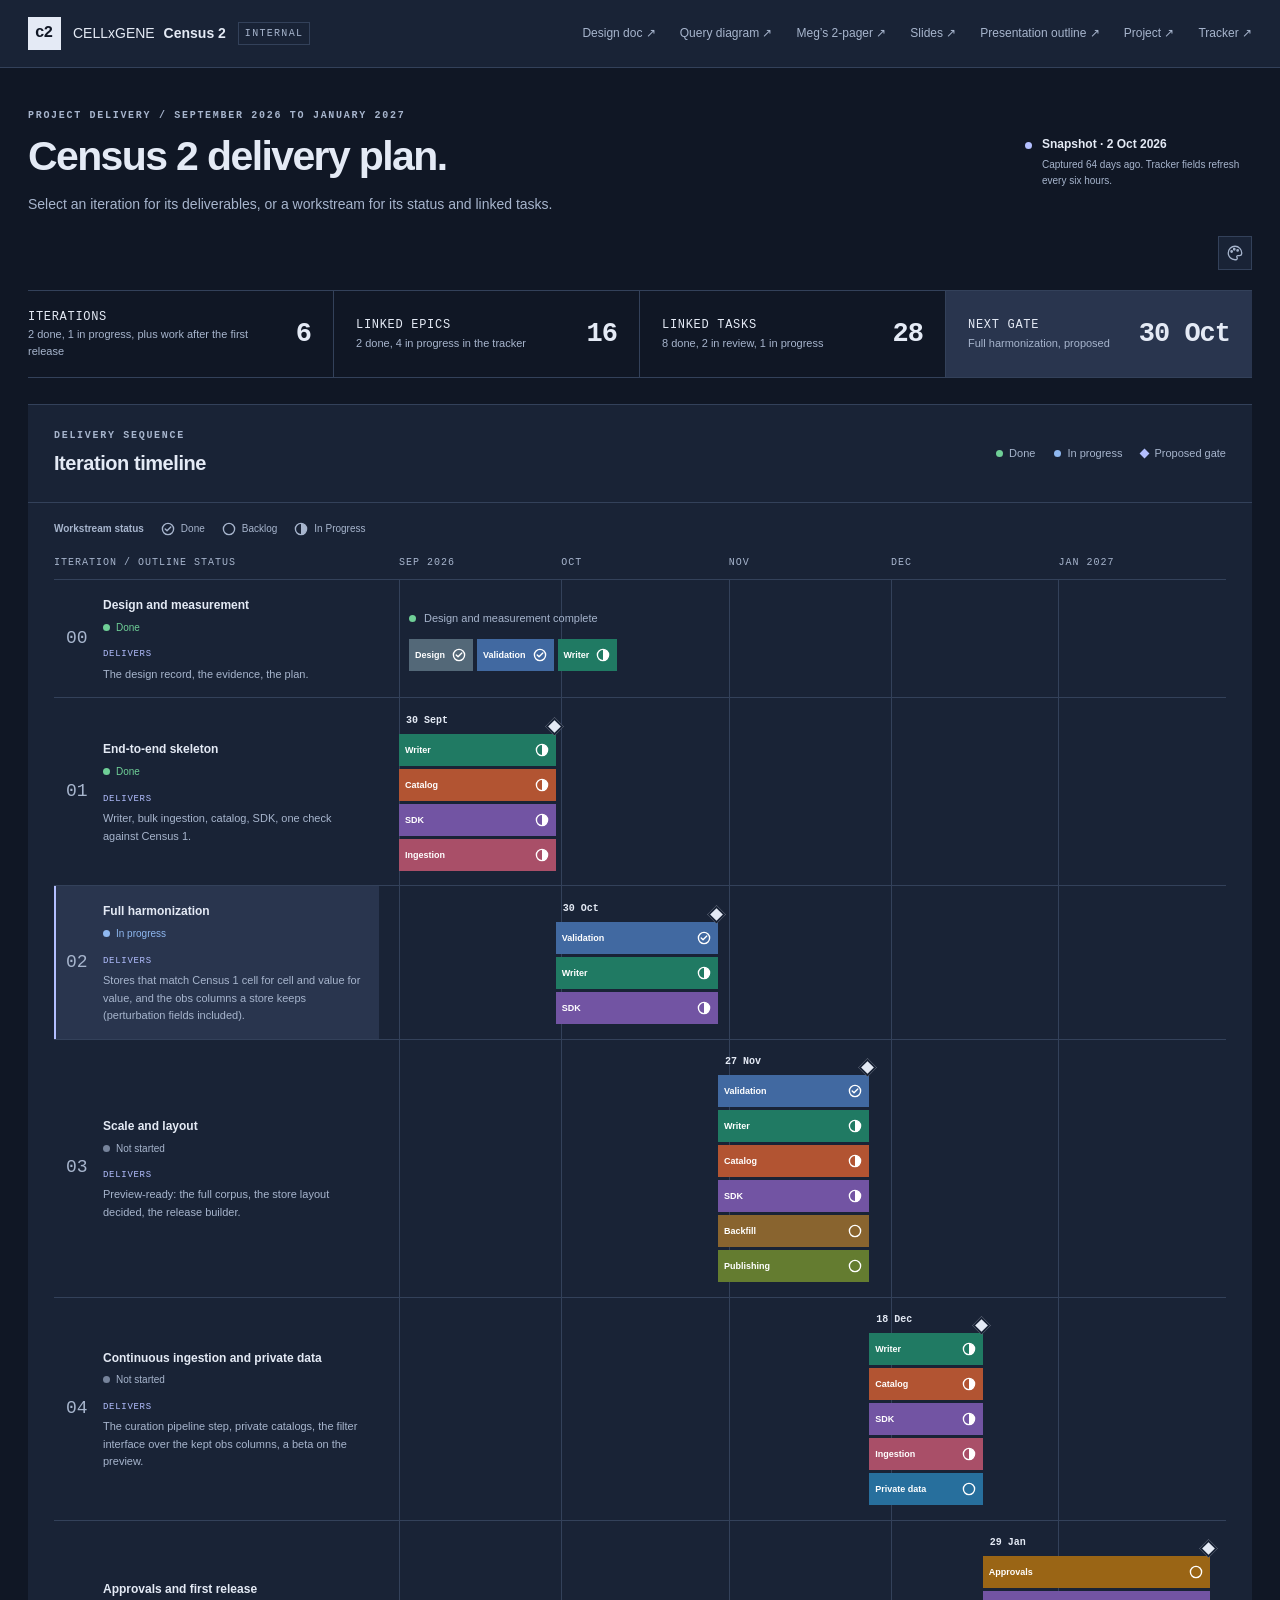
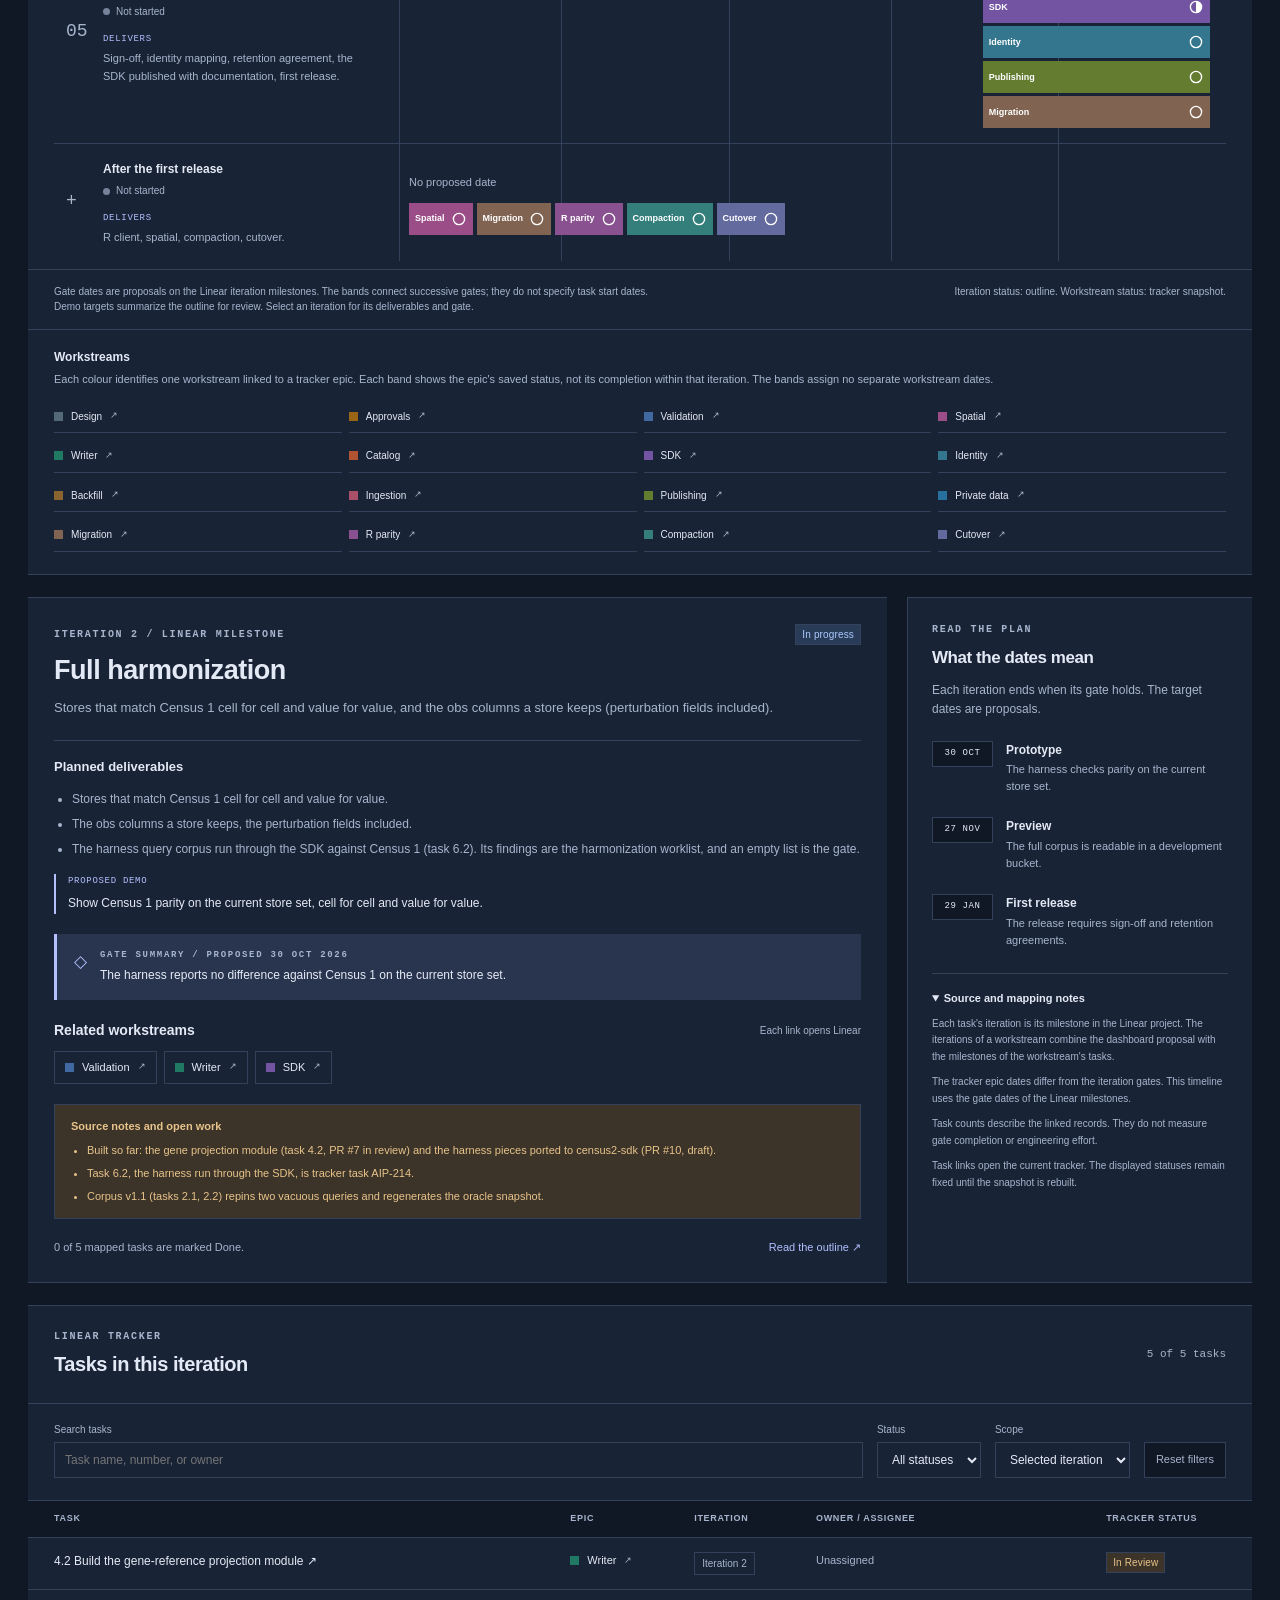
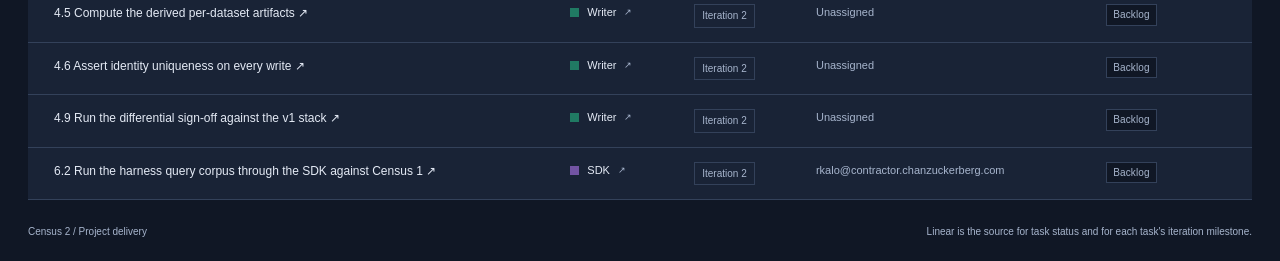
==== commit 9dc9f8c2: "Merge main into docs/root-readme The only conflict was dashboard/index.html, a generated file. The p" ====
--- a/dashboard/index.html
+++ b/dashboard/index.html
@@ -159,9 +159,9 @@
       <aside class="context-panel" aria-labelledby="context-title">
         <p class="eyebrow">READ THE PLAN</p><h2 id="context-title">What the dates mean</h2>
         <p>Each iteration ends when its gate holds. The target dates are proposals.</p>
-        <div class="checkpoint"><span class="checkpoint-date">30 OCT</span><div><h3>Prototype</h3><p>The harness checks parity on the current store set.</p></div></div>
-        <div class="checkpoint"><span class="checkpoint-date">27 NOV</span><div><h3>Preview</h3><p>The full corpus is readable in a development bucket.</p></div></div>
-        <div class="checkpoint"><span class="checkpoint-date">29 JAN</span><div><h3>First release</h3><p>The release requires sign-off and retention agreements.</p></div></div>
+        <div class="checkpoint"><span class="checkpoint-date" data-iteration="2">30 OCT</span><div><h3>Prototype</h3><p>The harness checks parity on the current store set.</p></div></div>
+        <div class="checkpoint"><span class="checkpoint-date" data-iteration="3">27 NOV</span><div><h3>Preview</h3><p>The full corpus is readable in a development bucket.</p></div></div>
+        <div class="checkpoint"><span class="checkpoint-date" data-iteration="5">29 JAN</span><div><h3>First release</h3><p>The release requires sign-off and retention agreements.</p></div></div>
         <details open class="source-note"><summary>Source and mapping notes</summary><p id="mapping-note"></p><p>The tracker epic dates differ from the iteration gates. This timeline uses the gate dates of the Linear milestones.</p><p>Task counts describe the linked records. They do not measure gate completion or engineering effort.</p><p>Task links open the current tracker. The displayed statuses remain fixed until the snapshot is rebuilt.</p></details>
       </aside>
     </div>
@@ -178,7 +178,7 @@
     <div id="workstream-detail" class="drawer-body"></div>
   </dialog>
   <noscript><p class="empty">Enable JavaScript to use the timeline. Read the linked presentation outline in Notion for the plan.</p></noscript>
-  <script type="application/json" id="project-data">{"schemaVersion":1,"capturedAt":"2026-10-02T19:10:57Z","sources":{"design":"https://app.notion.com/p/3d816a75378981f18f55c2bae3256a54","twoPager":"https://docs.google.com/document/d/14krJ7viYnLn98sYCpiPURT7chmniOUDZ4bM0gbNyBWc/edit?usp=sharing","slides":"https://docs.google.com/presentation/d/1sHhO4_GH2S7H84XsG30-RgMN0gUVAbCptDWye2q4nlA/edit?usp=sharing","outline":"https://app.notion.com/p/3e616a753789813491d6ffa66a4c3998","project":"https://linear.app/biohub/project/census-on-zarr-7dceee3d0089","plan":"https://app.notion.com/p/3b216a75378981c9b7f3d954789aefe4","tracker":"https://linear.app/biohub/project/census-on-zarr-7dceee3d0089/issues","iterationProposal":"https://app.notion.com/p/68916a75378982a3908e018e928d7eb7"},"outlineEditedAt":"2026-10-01T17:24:02.938Z","mappingNote":"Each task's iteration is its milestone in the Linear project. The iterations of a workstream combine the dashboard proposal with the milestones of the workstream's tasks.","scheduleNote":"Gate dates are proposals on the Linear iteration milestones. The bands connect successive gates; they do not specify task start dates.","iterations":[{"id":"0","title":"Design and measurement","date":null,"status":"Done","delivery":"The design record, the evidence, the plan.","demo":"Review the design record, measurements, and implementation plan.","deliverables":["The design record.","The evidence: the layout spike, the differential harness, and the catalog prototype.","The plan."],"gate":"The design and measurement work is complete.","notes":["Iteration 0 is complete."]},{"id":"1","title":"End-to-end skeleton","date":"2026-09-30","status":"Done","delivery":"Writer, bulk ingestion, catalog, SDK, one check against Census 1.","demo":"Run one SDK query end to end and compare its result with Census 1 on one dataset.","deliverables":["The census dataset writer (PR #2, merged).","Bulk ingestion: the reconciliation job on HealthOmics (PR #2, merged). One run converted 100 datasets in one hour of wall time and produced 96 stores.","The catalog: the Iteration 1 catalog builder and the exclusion rule (PR #4, merged 2026-09-29).","The SDK skeleton: one query over the 96 stores returns one AnnData (PR #4, merged 2026-09-29).","One check against Census 1: one dataset, 4,778 cells, zero of 9,424,345 nonzeros differ."],"gate":"One query runs through the system and matches Census 1 on the dataset under comparison.","notes":["Iteration 1 is complete. The team confirmed the gate on 2026-09-30.","PR #2 and PR #4 are merged, and tracker task 6.1 is Done.","Harmonization is a stub. A multi-store query returns the obs columns that every selected store holds. Iteration 2 replaces the stub."]},{"id":"2","title":"Full harmonization","date":"2026-10-30","status":"In progress","delivery":"Stores that match Census 1 cell for cell and value for value, and the obs columns a store keeps (perturbation fields included).","demo":"Show Census 1 parity on the current store set, cell for cell and value for value.","deliverables":["Stores that match Census 1 cell for cell and value for value.","The obs columns a store keeps, the perturbation fields included.","The harness query corpus run through the SDK against Census 1 (task 6.2). Its findings are the harmonization worklist, and an empty list is the gate."],"gate":"The harness reports no difference against Census 1 on the current store set.","notes":["Built so far: the gene projection module (task 4.2, PR #7 in review) and the harness pieces ported to census2-sdk (PR #10, draft).","Task 6.2, the harness run through the SDK, is tracker task AIP-214.","Corpus v1.1 (tasks 2.1, 2.2) repins two vacuous queries and regenerates the oracle snapshot."]},{"id":"3","title":"Scale and layout","date":"2026-11-27","status":"Not started","delivery":"Preview-ready: the full corpus, the store layout decided, the release builder.","demo":"Query the full corpus through the catalog and SDK in a development bucket.","deliverables":["The full corpus, readable through the catalog and the SDK in a development bucket.","The store layout decided, the X encoding included.","The release builder.","Scale measurements from the benchmark rig: data volume, request count, elapsed time, and concurrency for the wide filters."],"gate":"The full corpus is readable through the catalog and SDK in a development bucket.","notes":["Built so far: the layout measurements and the backfill inventory.","The X encoding decision is with scverse.","The preview has no production sign-off."]},{"id":"4","title":"Continuous ingestion and private data","date":"2026-12-18","status":"Not started","delivery":"The curation pipeline step, private catalogs, the filter interface over the kept obs columns, a beta on the preview.","demo":"Show continuous ingestion and query public and authorized private data together.","deliverables":["The curation pipeline step, on Step Functions.","Private catalogs, queried together with public data in one call.","The filter interface over the kept obs columns.","A beta on the preview."],"gate":"The system supports continuous ingestion and public and private sources in one query.","notes":["Nothing is built yet. The design exists.","Where the writer runs in production and artifact registration in Discover are open decisions.","The curation pipeline step brings monitoring and alerting."]},{"id":"5","title":"Approvals and first release","date":"2027-01-29","status":"Not started","delivery":"Sign-off, identity mapping, retention agreement, the SDK published with documentation, first release.","demo":"Publish the first release and documented SDK after the required approvals and agreements.","deliverables":["Formal sign-off on the design decisions.","The identity mapping from soma_joinid to (dataset_id, observation_joinid), derived from the last TileDB release.","The retention agreement with the bucket owners.","The SDK published with documentation and a migration guide.","The first release: a manifest over immutable stores plus a catalog snapshot."],"gate":"The release and SDK are published after the required approvals and agreements.","notes":["Retention, Discover registration, design sign-off, and the store format need agreements outside the team. None has an owner yet.","Broader ecosystem migration continues after the first release."]},{"id":"later","title":"After the first release","date":null,"status":"Not started","delivery":"R client, spatial, compaction, cutover.","demo":"R, spatial support, ecosystem migration, optional compaction, and cutover; no target date yet.","deliverables":["The R client, once the R stack reads sharded Zarr.","Spatial: the SpatialData representation with scenes and images. The expression data of spatial datasets is in the first release, as in Census 1.","Compaction, optional, when wide-query cost calls for it.","Cutover: retirement of the TileDB corpus and the 1.x package, inside the five-year commitment."],"gate":"Each deferred workstream has its own completion condition in the plan.","notes":["The outline assigns no date. Cutover follows the first release and R reading Zarr, and the last TileDB release stays supported until November 2030.","Built so far: one failed R read test."]}],"epics":[{"id":"0","title":"Phase 0: Design","color":"#536878","url":"https://linear.app/biohub/issue/AIP-124/phase-0-design","status":"Done","iterations":["0"],"trackerStart":"2026-09-07","trackerEnd":"2026-09-18","workstream":"Design"},{"id":"1","title":"Phase 1: Approvals and amendments","color":"#9a6515","url":"https://linear.app/biohub/issue/AIP-125/phase-1-approvals-and-amendments","status":"Backlog","iterations":["5"],"trackerStart":"2026-09-21","trackerEnd":"2026-10-02","workstream":"Approvals"},{"id":"2","title":"Phase 2: The validation harness","color":"#4169a1","url":"https://linear.app/biohub/issue/AIP-126/phase-2-the-validation-harness","status":"Done","iterations":["0","2","3"],"trackerStart":"2026-09-21","trackerEnd":"2026-10-02","workstream":"Validation"},{"id":"3","title":"Phase 3: Spatial representation","color":"#9b4d87","url":"https://linear.app/biohub/issue/AIP-127/phase-3-spatial-representation","status":"Backlog","iterations":["later"],"trackerStart":"2026-09-21","trackerEnd":"2026-10-02","workstream":"Spatial"},{"id":"4","title":"Phase 4: The per-dataset writer","color":"#207a63","url":"https://linear.app/biohub/issue/AIP-128/phase-4-the-per-dataset-writer","status":"In Progress","iterations":["0","1","2","3","4"],"trackerStart":"2026-10-05","trackerEnd":"2026-10-16","workstream":"Writer"},{"id":"5","title":"Phase 5: The catalog","color":"#b25432","url":"https://linear.app/biohub/issue/AIP-129/phase-5-the-catalog","status":"In Progress","iterations":["1","3","4"],"trackerStart":"2026-10-19","trackerEnd":"2026-10-30","workstream":"Catalog"},{"id":"6","title":"Phase 6: The v2 Python SDK","color":"#7254a3","url":"https://linear.app/biohub/issue/AIP-130/phase-6-the-v2-python-sdk","status":"In Progress","iterations":["1","2","3","4","5"],"trackerStart":"2026-11-02","trackerEnd":"2026-11-13","workstream":"SDK"},{"id":"7","title":"Phase 7: The identity proof","color":"#34768e","url":"https://linear.app/biohub/issue/AIP-131/phase-7-the-identity-proof","status":"Backlog","iterations":["5"],"trackerStart":"2026-11-16","trackerEnd":"2026-11-27","workstream":"Identity"},{"id":"8","title":"Phase 8: Backfill ingestion","color":"#89642f","url":"https://linear.app/biohub/issue/AIP-132/phase-8-backfill-ingestion","status":"Backlog","iterations":["3"],"trackerStart":"2026-11-02","trackerEnd":"2026-11-13","workstream":"Backfill"},{"id":"9","title":"Phase 9: Ongoing ingestion","color":"#a94f68","url":"https://linear.app/biohub/issue/AIP-133/phase-9-ongoing-ingestion","status":"In Progress","iterations":["1","4"],"trackerStart":"2026-11-02","trackerEnd":"2026-11-13","workstream":"Ingestion"},{"id":"10","title":"Phase 10: Publish","color":"#647c30","url":"https://linear.app/biohub/issue/AIP-134/phase-10-publish","status":"Backlog","iterations":["3","5"],"trackerStart":"2026-11-30","trackerEnd":"2026-12-11","workstream":"Publishing"},{"id":"11","title":"Phase 11: Private datasets","color":"#276f9d","url":"https://linear.app/biohub/issue/AIP-135/phase-11-private-datasets","status":"Backlog","iterations":["4"],"trackerStart":"2026-11-16","trackerEnd":"2026-11-27","workstream":"Private data"},{"id":"12","title":"Phase 12: Migrate the ecosystem","color":"#806350","url":"https://linear.app/biohub/issue/AIP-136/phase-12-migrate-the-ecosystem","status":"Backlog","iterations":["5","later"],"trackerStart":"2026-12-14","trackerEnd":"2026-12-25","workstream":"Migration"},{"id":"13","title":"Phase 13: R parity","color":"#89518f","url":"https://linear.app/biohub/issue/AIP-138/phase-13-r-parity","status":"Backlog","iterations":["later"],"trackerStart":"2026-12-14","trackerEnd":"2026-12-25","workstream":"R parity"},{"id":"14","title":"Phase 14: Compaction (optional)","color":"#347f7b","url":"https://linear.app/biohub/issue/AIP-139/phase-14-compaction-optional","status":"Backlog","iterations":["later"],"trackerStart":"2026-12-14","trackerEnd":"2026-12-25","workstream":"Compaction"},{"id":"15","title":"Phase 15: Cutover","color":"#636a9e","url":"https://linear.app/biohub/issue/AIP-141/phase-15-cutover","status":"Backlog","iterations":["later"],"trackerStart":"2026-12-28","trackerEnd":"2027-01-08","workstream":"Cutover"}],"tasks":[{"id":"2.1","title":"2.1 Define the fixed query corpus","url":"https://linear.app/biohub/issue/AIP-137/21-define-the-fixed-query-corpus","status":"Done","epic":"2","iteration":"0","owner":"Unassigned","trackerStart":null,"trackerEnd":null},{"id":"2.2","title":"2.2 Build the v1 oracle runner","url":"https://linear.app/biohub/issue/AIP-140/22-build-the-v1-oracle-runner","status":"Done","epic":"2","iteration":"0","owner":"Unassigned","trackerStart":null,"trackerEnd":null},{"id":"2.3","title":"2.3 Define the canonical result form and build the comparator","url":"https://linear.app/biohub/issue/AIP-143/23-define-the-canonical-result-form-and-build-the-comparator","status":"Done","epic":"2","iteration":"0","owner":"Unassigned","trackerStart":null,"trackerEnd":null},{"id":"2.4","title":"2.4 Build the stack-under-test adapter","url":"https://linear.app/biohub/issue/AIP-145/24-build-the-stack-under-test-adapter","status":"Done","epic":"2","iteration":"0","owner":"Unassigned","trackerStart":null,"trackerEnd":null},{"id":"2.5","title":"2.5 Build the benchmark rig for data volume and request count","url":"https://linear.app/biohub/issue/AIP-147/25-build-the-benchmark-rig-for-data-volume-and-request-count","status":"Done","epic":"2","iteration":"0","owner":"Unassigned","trackerStart":null,"trackerEnd":null},{"id":"4.1","title":"4.1 Write the harmonization disposition table","url":"https://linear.app/biohub/issue/AIP-142/41-write-the-harmonization-disposition-table","status":"Done","epic":"4","iteration":"0","owner":"Unassigned","trackerStart":null,"trackerEnd":null},{"id":"4.2","title":"4.2 Build the gene-reference projection module","url":"https://linear.app/biohub/issue/AIP-144/42-build-the-gene-reference-projection-module","status":"In Review","epic":"4","iteration":"2","owner":"Unassigned","trackerStart":null,"trackerEnd":null},{"id":"4.3","title":"4.3 Port the spike's X encoding","url":"https://linear.app/biohub/issue/AIP-146/43-port-the-spikes-x-encoding","status":"Backlog","epic":"4","iteration":"3","owner":"Unassigned","trackerStart":null,"trackerEnd":null},{"id":"4.4","title":"4.4 Encode obs and var","url":"https://linear.app/biohub/issue/AIP-148/44-encode-obs-and-var","status":"Backlog","epic":"4","iteration":"3","owner":"Unassigned","trackerStart":null,"trackerEnd":null},{"id":"4.5","title":"4.5 Compute the derived per-dataset artifacts","url":"https://linear.app/biohub/issue/AIP-160/45-compute-the-derived-per-dataset-artifacts","status":"Backlog","epic":"4","iteration":"2","owner":"Unassigned","trackerStart":null,"trackerEnd":null},{"id":"4.6","title":"4.6 Assert identity uniqueness on every write","url":"https://linear.app/biohub/issue/AIP-161/46-assert-identity-uniqueness-on-every-write","status":"Backlog","epic":"4","iteration":"2","owner":"Unassigned","trackerStart":null,"trackerEnd":null},{"id":"4.7","title":"4.7 Emit the store-root records: inventory and summary","url":"https://linear.app/biohub/issue/AIP-162/47-emit-the-store-root-records-inventory-and-summary","status":"Backlog","epic":"4","iteration":"3","owner":"Unassigned","trackerStart":null,"trackerEnd":null},{"id":"4.8","title":"4.8 Derive the address and finalize atomically","url":"https://linear.app/biohub/issue/AIP-163/48-derive-the-address-and-finalize-atomically","status":"Backlog","epic":"4","iteration":"3","owner":"Unassigned","trackerStart":null,"trackerEnd":null},{"id":"4.9","title":"4.9 Run the differential sign-off against the v1 stack","url":"https://linear.app/biohub/issue/AIP-164/49-run-the-differential-sign-off-against-the-v1-stack","status":"Backlog","epic":"4","iteration":"2","owner":"Unassigned","trackerStart":null,"trackerEnd":null},{"id":"4.10","title":"4.10 Build the pipeline entrypoint","url":"https://linear.app/biohub/issue/AIP-165/410-build-the-pipeline-entrypoint","status":"Done","epic":"4","iteration":"1","owner":"Mike Lin","trackerStart":null,"trackerEnd":null},{"id":"4.11","title":"4.11 Define the census dataset writer contract for both callers","url":"https://linear.app/biohub/issue/AIP-166/411-define-the-census-dataset-writer-contract-for-both-callers","status":"Backlog","epic":"4","iteration":"4","owner":"Unassigned","trackerStart":null,"trackerEnd":null},{"id":"5.1","title":"5.1 Define the catalog row schema and dictionary format","url":"https://linear.app/biohub/issue/AIP-151/51-define-the-catalog-row-schema-and-dictionary-format","status":"Backlog","epic":"5","iteration":"3","owner":"Unassigned","trackerStart":null,"trackerEnd":null},{"id":"5.2","title":"5.2 Build the dictionary and bitmaps from the TileDB corpus","url":"https://linear.app/biohub/issue/AIP-152/52-build-the-dictionary-and-bitmaps-from-the-tiledb-corpus","status":"Backlog","epic":"5","iteration":"3","owner":"Unassigned","trackerStart":null,"trackerEnd":null},{"id":"5.3","title":"5.3 Build the exclusion path in the SDK","url":"https://linear.app/biohub/issue/AIP-153/53-build-the-exclusion-path-in-the-sdk","status":"In Progress","epic":"5","iteration":"3","owner":"Unassigned","trackerStart":null,"trackerEnd":null},{"id":"5.4","title":"5.4 Extract one implementation shared with the per-chunk obs index","url":"https://linear.app/biohub/issue/AIP-154/54-extract-one-implementation-shared-with-the-per-chunk-obs-index","status":"Backlog","epic":"5","iteration":"3","owner":"Unassigned","trackerStart":null,"trackerEnd":null},{"id":"5.5","title":"5.5 Implement the publication protocol","url":"https://linear.app/biohub/issue/AIP-155/55-implement-the-publication-protocol","status":"Backlog","epic":"5","iteration":"3","owner":"Unassigned","trackerStart":null,"trackerEnd":null},{"id":"5.6","title":"5.6 Build catalog rows from store summary records","url":"https://linear.app/biohub/issue/AIP-156/56-build-catalog-rows-from-store-summary-records","status":"Backlog","epic":"5","iteration":"3","owner":"Unassigned","trackerStart":null,"trackerEnd":null},{"id":"5.7","title":"5.7 Run the no-false-negative proof","url":"https://linear.app/biohub/issue/AIP-157/57-run-the-no-false-negative-proof","status":"Backlog","epic":"5","iteration":"3","owner":"Unassigned","trackerStart":null,"trackerEnd":null},{"id":"5.8","title":"5.8 Derive the column set from the curation schema","url":"https://linear.app/biohub/issue/AIP-158/58-derive-the-column-set-from-the-curation-schema","status":"Backlog","epic":"5","iteration":"3","owner":"Unassigned","trackerStart":null,"trackerEnd":null},{"id":"6.1","title":"6.1 Build the SDK skeleton over the catalog","url":"https://linear.app/biohub/issue/AIP-159/61-build-the-sdk-skeleton-over-the-catalog","status":"Done","epic":"6","iteration":"1","owner":"rkalo@contractor.chanzuckerberg.com","trackerStart":null,"trackerEnd":null},{"id":"6.2","title":"6.2 Run the harness query corpus through the SDK against Census 1","url":"https://linear.app/biohub/issue/AIP-214/62-run-the-harness-query-corpus-through-the-sdk-against-census-1","status":"Backlog","epic":"6","iteration":"2","owner":"rkalo@contractor.chanzuckerberg.com","trackerStart":null,"trackerEnd":null},{"id":"9.1","title":"9.1 Build the Nextflow bulk-ingestion pipeline","url":"https://linear.app/biohub/issue/AIP-149/91-build-the-nextflow-bulk-ingestion-pipeline","status":"In Review","epic":"9","iteration":"1","owner":"Mike Lin","trackerStart":null,"trackerEnd":null},{"id":"9.2","title":"9.2 Add the census-writer step to the curation ingestion pipeline","url":"https://linear.app/biohub/issue/AIP-150/92-add-the-census-writer-step-to-the-curation-ingestion-pipeline","status":"Backlog","epic":"9","iteration":"4","owner":"rkalo@contractor.chanzuckerberg.com","trackerStart":null,"trackerEnd":null}]}</script>
+  <script type="application/json" id="project-data">{"schemaVersion":1,"capturedAt":"2026-10-02T19:10:57Z","sources":{"design":"https://app.notion.com/p/3d816a75378981f18f55c2bae3256a54","queryDiagram":"https://scaling-dollop-pzyy6pk.pages.github.io/census-query-sequence.html","twoPager":"https://docs.google.com/document/d/14krJ7viYnLn98sYCpiPURT7chmniOUDZ4bM0gbNyBWc/edit?usp=sharing","slides":"https://docs.google.com/presentation/d/1sHhO4_GH2S7H84XsG30-RgMN0gUVAbCptDWye2q4nlA/edit?usp=sharing","outline":"https://app.notion.com/p/3e616a753789813491d6ffa66a4c3998","project":"https://linear.app/biohub/project/census-on-zarr-7dceee3d0089","plan":"https://app.notion.com/p/3b216a75378981c9b7f3d954789aefe4","tracker":"https://linear.app/biohub/project/census-on-zarr-7dceee3d0089/issues","iterationProposal":"https://app.notion.com/p/68916a75378982a3908e018e928d7eb7"},"outlineEditedAt":"2026-10-01T17:24:02.938Z","mappingNote":"Each task's iteration is its milestone in the Linear project. The iterations of a workstream combine the dashboard proposal with the milestones of the workstream's tasks.","scheduleNote":"Gate dates are proposals on the Linear iteration milestones. The bands connect successive gates; they do not specify task start dates.","iterations":[{"id":"0","title":"Design and measurement","date":null,"status":"Done","delivery":"The design record, the evidence, the plan.","demo":"Review the design record, measurements, and implementation plan.","deliverables":["The design record.","The evidence: the layout spike, the differential harness, and the catalog prototype.","The plan."],"gate":"The design and measurement work is complete.","notes":["Iteration 0 is complete."]},{"id":"1","title":"End-to-end skeleton","date":"2026-09-30","status":"Done","delivery":"Writer, bulk ingestion, catalog, SDK, one check against Census 1.","demo":"Run one SDK query end to end and compare its result with Census 1 on one dataset.","deliverables":["The census dataset writer (PR #2, merged).","Bulk ingestion: the reconciliation job on HealthOmics (PR #2, merged). One run converted 100 datasets in one hour of wall time and produced 96 stores.","The catalog: the Iteration 1 catalog builder and the exclusion rule (PR #4, merged 2026-09-29).","The SDK skeleton: one query over the 96 stores returns one AnnData (PR #4, merged 2026-09-29).","One check against Census 1: one dataset, 4,778 cells, zero of 9,424,345 nonzeros differ."],"gate":"One query runs through the system and matches Census 1 on the dataset under comparison.","notes":["Iteration 1 is complete. The team confirmed the gate on 2026-09-30.","PR #2 and PR #4 are merged, and tracker task 6.1 is Done.","Harmonization is a stub. A multi-store query returns the obs columns that every selected store holds. Iteration 2 replaces the stub."]},{"id":"2","title":"Full harmonization","date":"2026-10-30","status":"In progress","delivery":"Stores that match Census 1 cell for cell and value for value, and the obs columns a store keeps (perturbation fields included).","demo":"Show Census 1 parity on the current store set, cell for cell and value for value.","deliverables":["Stores that match Census 1 cell for cell and value for value.","The obs columns a store keeps, the perturbation fields included.","The harness query corpus run through the SDK against Census 1 (task 6.2). Its findings are the harmonization worklist, and an empty list is the gate."],"gate":"The harness reports no difference against Census 1 on the current store set.","notes":["Built so far: the gene projection module (task 4.2, PR #7 in review) and the harness pieces ported to census2-sdk (PR #10, draft).","Task 6.2, the harness run through the SDK, is tracker task AIP-214.","Corpus v1.1 (tasks 2.1, 2.2) repins two vacuous queries and regenerates the oracle snapshot."]},{"id":"3","title":"Scale and layout","date":"2026-11-27","status":"Not started","delivery":"Preview-ready: the full corpus, the store layout decided, the release builder.","demo":"Query the full corpus through the catalog and SDK in a development bucket.","deliverables":["The full corpus, readable through the catalog and the SDK in a development bucket.","The store layout decided, the X encoding included.","The release builder.","Scale measurements from the benchmark rig: data volume, request count, elapsed time, and concurrency for the wide filters."],"gate":"The full corpus is readable through the catalog and SDK in a development bucket.","notes":["Built so far: the layout measurements and the backfill inventory.","The X encoding decision is with scverse.","The preview has no production sign-off."]},{"id":"4","title":"Continuous ingestion and private data","date":"2026-12-18","status":"Not started","delivery":"The curation pipeline step, private catalogs, the filter interface over the kept obs columns, a beta on the preview.","demo":"Show continuous ingestion and query public and authorized private data together.","deliverables":["The curation pipeline step, on Step Functions.","Private catalogs, queried together with public data in one call.","The filter interface over the kept obs columns.","A beta on the preview."],"gate":"The system supports continuous ingestion and public and private sources in one query.","notes":["Nothing is built yet. The design exists.","Where the writer runs in production and artifact registration in Discover are open decisions.","The curation pipeline step brings monitoring and alerting."]},{"id":"5","title":"Approvals and first release","date":"2027-01-29","status":"Not started","delivery":"Sign-off, identity mapping, retention agreement, the SDK published with documentation, first release.","demo":"Publish the first release and documented SDK after the required approvals and agreements.","deliverables":["Formal sign-off on the design decisions.","The identity mapping from soma_joinid to (dataset_id, observation_joinid), derived from the last TileDB release.","The retention agreement with the bucket owners.","The SDK published with documentation and a migration guide.","The first release: a manifest over immutable stores plus a catalog snapshot."],"gate":"The release and SDK are published after the required approvals and agreements.","notes":["Retention, Discover registration, design sign-off, and the store format need agreements outside the team. None has an owner yet.","Broader ecosystem migration continues after the first release."]},{"id":"later","title":"After the first release","date":null,"status":"Not started","delivery":"R client, spatial, compaction, cutover.","demo":"R, spatial support, ecosystem migration, optional compaction, and cutover; no target date yet.","deliverables":["The R client, once the R stack reads sharded Zarr.","Spatial: the SpatialData representation with scenes and images. The expression data of spatial datasets is in the first release, as in Census 1.","Compaction, optional, when wide-query cost calls for it.","Cutover: retirement of the TileDB corpus and the 1.x package, inside the five-year commitment."],"gate":"Each deferred workstream has its own completion condition in the plan.","notes":["The outline assigns no date. Cutover follows the first release and R reading Zarr, and the last TileDB release stays supported until November 2030.","Built so far: one failed R read test."]}],"epics":[{"id":"0","title":"Phase 0: Design","color":"#536878","url":"https://linear.app/biohub/issue/AIP-124/phase-0-design","status":"Done","iterations":["0"],"trackerStart":"2026-09-07","trackerEnd":"2026-09-18","workstream":"Design"},{"id":"1","title":"Phase 1: Approvals and amendments","color":"#9a6515","url":"https://linear.app/biohub/issue/AIP-125/phase-1-approvals-and-amendments","status":"Backlog","iterations":["5"],"trackerStart":"2026-09-21","trackerEnd":"2026-10-02","workstream":"Approvals"},{"id":"2","title":"Phase 2: The validation harness","color":"#4169a1","url":"https://linear.app/biohub/issue/AIP-126/phase-2-the-validation-harness","status":"Done","iterations":["0","2","3"],"trackerStart":"2026-09-21","trackerEnd":"2026-10-02","workstream":"Validation"},{"id":"3","title":"Phase 3: Spatial representation","color":"#9b4d87","url":"https://linear.app/biohub/issue/AIP-127/phase-3-spatial-representation","status":"Backlog","iterations":["later"],"trackerStart":"2026-09-21","trackerEnd":"2026-10-02","workstream":"Spatial"},{"id":"4","title":"Phase 4: The per-dataset writer","color":"#207a63","url":"https://linear.app/biohub/issue/AIP-128/phase-4-the-per-dataset-writer","status":"In Progress","iterations":["0","1","2","3","4"],"trackerStart":"2026-10-05","trackerEnd":"2026-10-16","workstream":"Writer"},{"id":"5","title":"Phase 5: The catalog","color":"#b25432","url":"https://linear.app/biohub/issue/AIP-129/phase-5-the-catalog","status":"In Progress","iterations":["1","3","4"],"trackerStart":"2026-10-19","trackerEnd":"2026-10-30","workstream":"Catalog"},{"id":"6","title":"Phase 6: The v2 Python SDK","color":"#7254a3","url":"https://linear.app/biohub/issue/AIP-130/phase-6-the-v2-python-sdk","status":"In Progress","iterations":["1","2","3","4","5"],"trackerStart":"2026-11-02","trackerEnd":"2026-11-13","workstream":"SDK"},{"id":"7","title":"Phase 7: The identity proof","color":"#34768e","url":"https://linear.app/biohub/issue/AIP-131/phase-7-the-identity-proof","status":"Backlog","iterations":["5"],"trackerStart":"2026-11-16","trackerEnd":"2026-11-27","workstream":"Identity"},{"id":"8","title":"Phase 8: Backfill ingestion","color":"#89642f","url":"https://linear.app/biohub/issue/AIP-132/phase-8-backfill-ingestion","status":"Backlog","iterations":["3"],"trackerStart":"2026-11-02","trackerEnd":"2026-11-13","workstream":"Backfill"},{"id":"9","title":"Phase 9: Ongoing ingestion","color":"#a94f68","url":"https://linear.app/biohub/issue/AIP-133/phase-9-ongoing-ingestion","status":"In Progress","iterations":["1","4"],"trackerStart":"2026-11-02","trackerEnd":"2026-11-13","workstream":"Ingestion"},{"id":"10","title":"Phase 10: Publish","color":"#647c30","url":"https://linear.app/biohub/issue/AIP-134/phase-10-publish","status":"Backlog","iterations":["3","5"],"trackerStart":"2026-11-30","trackerEnd":"2026-12-11","workstream":"Publishing"},{"id":"11","title":"Phase 11: Private datasets","color":"#276f9d","url":"https://linear.app/biohub/issue/AIP-135/phase-11-private-datasets","status":"Backlog","iterations":["4"],"trackerStart":"2026-11-16","trackerEnd":"2026-11-27","workstream":"Private data"},{"id":"12","title":"Phase 12: Migrate the ecosystem","color":"#806350","url":"https://linear.app/biohub/issue/AIP-136/phase-12-migrate-the-ecosystem","status":"Backlog","iterations":["5","later"],"trackerStart":"2026-12-14","trackerEnd":"2026-12-25","workstream":"Migration"},{"id":"13","title":"Phase 13: R parity","color":"#89518f","url":"https://linear.app/biohub/issue/AIP-138/phase-13-r-parity","status":"Backlog","iterations":["later"],"trackerStart":"2026-12-14","trackerEnd":"2026-12-25","workstream":"R parity"},{"id":"14","title":"Phase 14: Compaction (optional)","color":"#347f7b","url":"https://linear.app/biohub/issue/AIP-139/phase-14-compaction-optional","status":"Backlog","iterations":["later"],"trackerStart":"2026-12-14","trackerEnd":"2026-12-25","workstream":"Compaction"},{"id":"15","title":"Phase 15: Cutover","color":"#636a9e","url":"https://linear.app/biohub/issue/AIP-141/phase-15-cutover","status":"Backlog","iterations":["later"],"trackerStart":"2026-12-28","trackerEnd":"2027-01-08","workstream":"Cutover"}],"tasks":[{"id":"2.1","title":"2.1 Define the fixed query corpus","url":"https://linear.app/biohub/issue/AIP-137/21-define-the-fixed-query-corpus","status":"Done","epic":"2","iteration":"0","owner":"Unassigned","trackerStart":null,"trackerEnd":null},{"id":"2.2","title":"2.2 Build the v1 oracle runner","url":"https://linear.app/biohub/issue/AIP-140/22-build-the-v1-oracle-runner","status":"Done","epic":"2","iteration":"0","owner":"Unassigned","trackerStart":null,"trackerEnd":null},{"id":"2.3","title":"2.3 Define the canonical result form and build the comparator","url":"https://linear.app/biohub/issue/AIP-143/23-define-the-canonical-result-form-and-build-the-comparator","status":"Done","epic":"2","iteration":"0","owner":"Unassigned","trackerStart":null,"trackerEnd":null},{"id":"2.4","title":"2.4 Build the stack-under-test adapter","url":"https://linear.app/biohub/issue/AIP-145/24-build-the-stack-under-test-adapter","status":"Done","epic":"2","iteration":"0","owner":"Unassigned","trackerStart":null,"trackerEnd":null},{"id":"2.5","title":"2.5 Build the benchmark rig for data volume and request count","url":"https://linear.app/biohub/issue/AIP-147/25-build-the-benchmark-rig-for-data-volume-and-request-count","status":"Done","epic":"2","iteration":"0","owner":"Unassigned","trackerStart":null,"trackerEnd":null},{"id":"4.1","title":"4.1 Write the harmonization disposition table","url":"https://linear.app/biohub/issue/AIP-142/41-write-the-harmonization-disposition-table","status":"Done","epic":"4","iteration":"0","owner":"Unassigned","trackerStart":null,"trackerEnd":null},{"id":"4.2","title":"4.2 Build the gene-reference projection module","url":"https://linear.app/biohub/issue/AIP-144/42-build-the-gene-reference-projection-module","status":"In Review","epic":"4","iteration":"2","owner":"Unassigned","trackerStart":null,"trackerEnd":null},{"id":"4.3","title":"4.3 Port the spike's X encoding","url":"https://linear.app/biohub/issue/AIP-146/43-port-the-spikes-x-encoding","status":"Backlog","epic":"4","iteration":"3","owner":"Unassigned","trackerStart":null,"trackerEnd":null},{"id":"4.4","title":"4.4 Encode obs and var","url":"https://linear.app/biohub/issue/AIP-148/44-encode-obs-and-var","status":"Backlog","epic":"4","iteration":"3","owner":"Unassigned","trackerStart":null,"trackerEnd":null},{"id":"4.5","title":"4.5 Compute the derived per-dataset artifacts","url":"https://linear.app/biohub/issue/AIP-160/45-compute-the-derived-per-dataset-artifacts","status":"Backlog","epic":"4","iteration":"2","owner":"Unassigned","trackerStart":null,"trackerEnd":null},{"id":"4.6","title":"4.6 Assert identity uniqueness on every write","url":"https://linear.app/biohub/issue/AIP-161/46-assert-identity-uniqueness-on-every-write","status":"Backlog","epic":"4","iteration":"2","owner":"Unassigned","trackerStart":null,"trackerEnd":null},{"id":"4.7","title":"4.7 Emit the store-root records: inventory and summary","url":"https://linear.app/biohub/issue/AIP-162/47-emit-the-store-root-records-inventory-and-summary","status":"Backlog","epic":"4","iteration":"3","owner":"Unassigned","trackerStart":null,"trackerEnd":null},{"id":"4.8","title":"4.8 Derive the address and finalize atomically","url":"https://linear.app/biohub/issue/AIP-163/48-derive-the-address-and-finalize-atomically","status":"Backlog","epic":"4","iteration":"3","owner":"Unassigned","trackerStart":null,"trackerEnd":null},{"id":"4.9","title":"4.9 Run the differential sign-off against the v1 stack","url":"https://linear.app/biohub/issue/AIP-164/49-run-the-differential-sign-off-against-the-v1-stack","status":"Backlog","epic":"4","iteration":"2","owner":"Unassigned","trackerStart":null,"trackerEnd":null},{"id":"4.10","title":"4.10 Build the pipeline entrypoint","url":"https://linear.app/biohub/issue/AIP-165/410-build-the-pipeline-entrypoint","status":"Done","epic":"4","iteration":"1","owner":"Mike Lin","trackerStart":null,"trackerEnd":null},{"id":"4.11","title":"4.11 Define the census dataset writer contract for both callers","url":"https://linear.app/biohub/issue/AIP-166/411-define-the-census-dataset-writer-contract-for-both-callers","status":"Backlog","epic":"4","iteration":"4","owner":"Unassigned","trackerStart":null,"trackerEnd":null},{"id":"5.1","title":"5.1 Define the catalog row schema and dictionary format","url":"https://linear.app/biohub/issue/AIP-151/51-define-the-catalog-row-schema-and-dictionary-format","status":"Backlog","epic":"5","iteration":"3","owner":"Unassigned","trackerStart":null,"trackerEnd":null},{"id":"5.2","title":"5.2 Build the dictionary and bitmaps from the TileDB corpus","url":"https://linear.app/biohub/issue/AIP-152/52-build-the-dictionary-and-bitmaps-from-the-tiledb-corpus","status":"Backlog","epic":"5","iteration":"3","owner":"Unassigned","trackerStart":null,"trackerEnd":null},{"id":"5.3","title":"5.3 Build the exclusion path in the SDK","url":"https://linear.app/biohub/issue/AIP-153/53-build-the-exclusion-path-in-the-sdk","status":"In Progress","epic":"5","iteration":"3","owner":"Unassigned","trackerStart":null,"trackerEnd":null},{"id":"5.4","title":"5.4 Extract one implementation shared with the per-chunk obs index","url":"https://linear.app/biohub/issue/AIP-154/54-extract-one-implementation-shared-with-the-per-chunk-obs-index","status":"Backlog","epic":"5","iteration":"3","owner":"Unassigned","trackerStart":null,"trackerEnd":null},{"id":"5.5","title":"5.5 Implement the publication protocol","url":"https://linear.app/biohub/issue/AIP-155/55-implement-the-publication-protocol","status":"Backlog","epic":"5","iteration":"3","owner":"Unassigned","trackerStart":null,"trackerEnd":null},{"id":"5.6","title":"5.6 Build catalog rows from store summary records","url":"https://linear.app/biohub/issue/AIP-156/56-build-catalog-rows-from-store-summary-records","status":"Backlog","epic":"5","iteration":"3","owner":"Unassigned","trackerStart":null,"trackerEnd":null},{"id":"5.7","title":"5.7 Run the no-false-negative proof","url":"https://linear.app/biohub/issue/AIP-157/57-run-the-no-false-negative-proof","status":"Backlog","epic":"5","iteration":"3","owner":"Unassigned","trackerStart":null,"trackerEnd":null},{"id":"5.8","title":"5.8 Derive the column set from the curation schema","url":"https://linear.app/biohub/issue/AIP-158/58-derive-the-column-set-from-the-curation-schema","status":"Backlog","epic":"5","iteration":"3","owner":"Unassigned","trackerStart":null,"trackerEnd":null},{"id":"6.1","title":"6.1 Build the SDK skeleton over the catalog","url":"https://linear.app/biohub/issue/AIP-159/61-build-the-sdk-skeleton-over-the-catalog","status":"Done","epic":"6","iteration":"1","owner":"rkalo@contractor.chanzuckerberg.com","trackerStart":null,"trackerEnd":null},{"id":"6.2","title":"6.2 Run the harness query corpus through the SDK against Census 1","url":"https://linear.app/biohub/issue/AIP-214/62-run-the-harness-query-corpus-through-the-sdk-against-census-1","status":"Backlog","epic":"6","iteration":"2","owner":"rkalo@contractor.chanzuckerberg.com","trackerStart":null,"trackerEnd":null},{"id":"9.1","title":"9.1 Build the Nextflow bulk-ingestion pipeline","url":"https://linear.app/biohub/issue/AIP-149/91-build-the-nextflow-bulk-ingestion-pipeline","status":"In Review","epic":"9","iteration":"1","owner":"Mike Lin","trackerStart":null,"trackerEnd":null},{"id":"9.2","title":"9.2 Add the census-writer step to the curation ingestion pipeline","url":"https://linear.app/biohub/issue/AIP-150/92-add-the-census-writer-step-to-the-curation-ingestion-pipeline","status":"Backlog","epic":"9","iteration":"4","owner":"rkalo@contractor.chanzuckerberg.com","trackerStart":null,"trackerEnd":null}]}</script>
   <script type="application/json" id="palette-data">{"muted":{"label":"Muted","description":"Soft fills with dark labels reduce the amount of solid colour in the chart.","ink":"#23313b","colors":{"0":"#d5dee5","1":"#ecd6a7","2":"#c4d6ef","3":"#e2c6dc","4":"#bcddd1","5":"#edcbbb","6":"#d3c8e8","7":"#bddce5","8":"#ddcfac","9":"#e8c4cc","10":"#d4dfa9","11":"#b8d8ed","12":"#dacabc","13":"#dec6e9","14":"#b9deda","15":"#c9cdec"}},"vivid":{"label":"Vivid","description":"Saturated fills put more emphasis on the epic bands.","ink":"#ffffff","colors":{"0":"#475569","1":"#a16207","2":"#1d4ed8","3":"#a21caf","4":"#047857","5":"#c2410c","6":"#6d28d9","7":"#0e7490","8":"#854d0e","9":"#be123c","10":"#4d7c0f","11":"#0369a1","12":"#92400e","13":"#7e22ce","14":"#0f766e","15":"#4338ca"}}}</script>
   <script>(() => {
   'use strict';
@@ -190,7 +190,7 @@
   const $ = (id) => document.getElementById(id);
   const esc = (text) => String(text).replace(/[&<>"']/g, (c) => ({'&':'&amp;','<':'&lt;','>':'&gt;','"':'&quot;',"'":'&#39;'}[c]));
   const link = (url, title, cls = '') => `<a class="${cls}" href="${esc(url)}" target="_blank" rel="noopener noreferrer">${esc(title)} <span aria-hidden="true">↗</span></a>`;
-  const epicLink = (epic, compact = false) => `<a class="epic-link${compact ? ' compact' : ''}" title="${esc(epic.title)}" href="${esc(epic.url)}" target="_blank" rel="noopener noreferrer" style="--epic-color:var(--epic-${epic.id})"><i class="epic-swatch" aria-hidden="true"></i>${esc(epic.workstream)} <span aria-hidden="true">↗</span></a>`;
+  const epicLink = (epic, compact = false) => `<a class="epic-link${compact ? ' compact' : ''}" title="${esc(epic.title)}" href="${esc(epic.url)}" target="_blank" rel="noopener noreferrer" style="--epic-color:var(--epic-${esc(epic.id)})"><i class="epic-swatch" aria-hidden="true"></i>${esc(epic.workstream)} <span aria-hidden="true">↗</span></a>`;
   const statusIcons = {
     'Done':'<circle cx="10" cy="10" r="7"/><path d="m6.5 10 2.3 2.3 4.7-4.8"/>',
     'In Progress':'<circle cx="10" cy="10" r="7"/><path d="M10 3a7 7 0 0 1 0 14Z" fill="currentColor" stroke="none"/>',
@@ -295,9 +295,14 @@
   selectTheme(hasTheme(requestedTheme) ? requestedTheme : hasTheme(savedTheme) ? savedTheme : 'midnight',false);
 
   $('source-links').innerHTML = [
-    ['design', 'Design doc'], ['twoPager', 'Meg’s 2-pager'], ['slides', 'Slides'],
+    ['design', 'Design doc'], ['queryDiagram', 'Query diagram'], ['twoPager', 'Meg’s 2-pager'], ['slides', 'Slides'],
     ['outline', 'Presentation outline'], ['project', 'Project'], ['tracker', 'Tracker'],
   ].map(([key, label]) => link(data.sources[key], label)).join('');
+  // The checkpoint dates follow the Linear milestones, as the timeline does.
+  document.querySelectorAll('.checkpoint-date[data-iteration]').forEach((element) => {
+    const iteration = data.iterations.find((item) => item.id === element.dataset.iteration);
+    element.textContent = iteration?.date ? date(iteration.date).toUpperCase() : 'NO DATE';
+  });
   $('snapshot-date').textContent = `Snapshot · ${date(data.capturedAt, {year:'numeric'})}`;
   const age = Math.floor((Date.now() - Date.parse(data.capturedAt)) / 86400000);
   $('snapshot-age').textContent = age > 0 ? `Captured ${age} day${age === 1 ? '' : 's'} ago. Tracker fields refresh every six hours.` : 'Tracker fields refresh every six hours.';
@@ -366,7 +371,7 @@
     const tasks = tasksFor(id);
     const completed = tasks.filter((task) => task.status === 'Done').length;
     const epics = data.epics.filter((epic) => epic.iterations.includes(id));
-    $('iteration-detail').innerHTML = `<div class="detail-top"><p class="eyebrow">${id === 'later' ? 'DEFERRED WORK' : `ITERATION ${esc(id)}`} / LINEAR MILESTONE</p>${badge(item.status)}</div><h2 id="detail-title">${esc(item.title)}</h2><p class="delivery">${esc(item.delivery)}</p><div class="gate-box"><span class="gate-icon" aria-hidden="true">◇</span><div><p class="eyebrow">GATE SUMMARY${item.date ? ` / PROPOSED ${date(item.date,{year:'numeric'}).toUpperCase()}` : ''}</p><p>${esc(item.gate)}</p></div></div><div class="epic-heading"><h3>Related workstreams</h3><small>Each link opens Linear</small></div><div class="epic-list">${epics.map((epic) => epicLink(epic)).join('')}</div><div class="detail-notes"><h3>Source notes and open work</h3><ul>${item.notes.map((note) => `<li>${esc(note)}</li>`).join('')}</ul></div><div class="detail-bottom"><span>${tasks.length ? `${completed} of ${tasks.length} mapped tasks are marked Done.` : 'No child tasks are mapped yet.'}</span>${link(data.sources.outline,'Read the outline')}</div>`;
+    $('iteration-detail').innerHTML = `<div class="detail-top"><p class="eyebrow">${id === 'later' ? 'DEFERRED WORK' : `ITERATION ${esc(id)}`} / LINEAR MILESTONE</p>${badge(item.status)}</div><h2 id="detail-title">${esc(item.title)}</h2><p class="delivery">${esc(item.delivery)}</p><div class="gate-box"><span class="gate-icon" aria-hidden="true">◇</span><div><p class="eyebrow">GATE SUMMARY${item.date ? ` / PROPOSED ${esc(date(item.date,{year:'numeric'}).toUpperCase())}` : ''}</p><p>${esc(item.gate)}</p></div></div><div class="epic-heading"><h3>Related workstreams</h3><small>Each link opens Linear</small></div><div class="epic-list">${epics.map((epic) => epicLink(epic)).join('')}</div><div class="detail-notes"><h3>Source notes and open work</h3><ul>${item.notes.map((note) => `<li>${esc(note)}</li>`).join('')}</ul></div><div class="detail-bottom"><span>${tasks.length ? `${completed} of ${tasks.length} mapped tasks are marked Done.` : 'No child tasks are mapped yet.'}</span>${link(data.sources.outline,'Read the outline')}</div>`;
     $('iteration-detail').querySelector('.delivery').insertAdjacentHTML('afterend', `<section class="iteration-deliverables" aria-labelledby="deliverables-title"><h3 id="deliverables-title">${item.id === '0' ? 'Deliverables' : 'Planned deliverables'}</h3><ul>${item.deliverables.map((text) => `<li>${esc(text)}</li>`).join('')}</ul><p class="demo-summary"><span class="deliverable-label">${demoLabel(item)}</span>${esc(item.demo)}</p></section>`);
     renderTasks();
   }
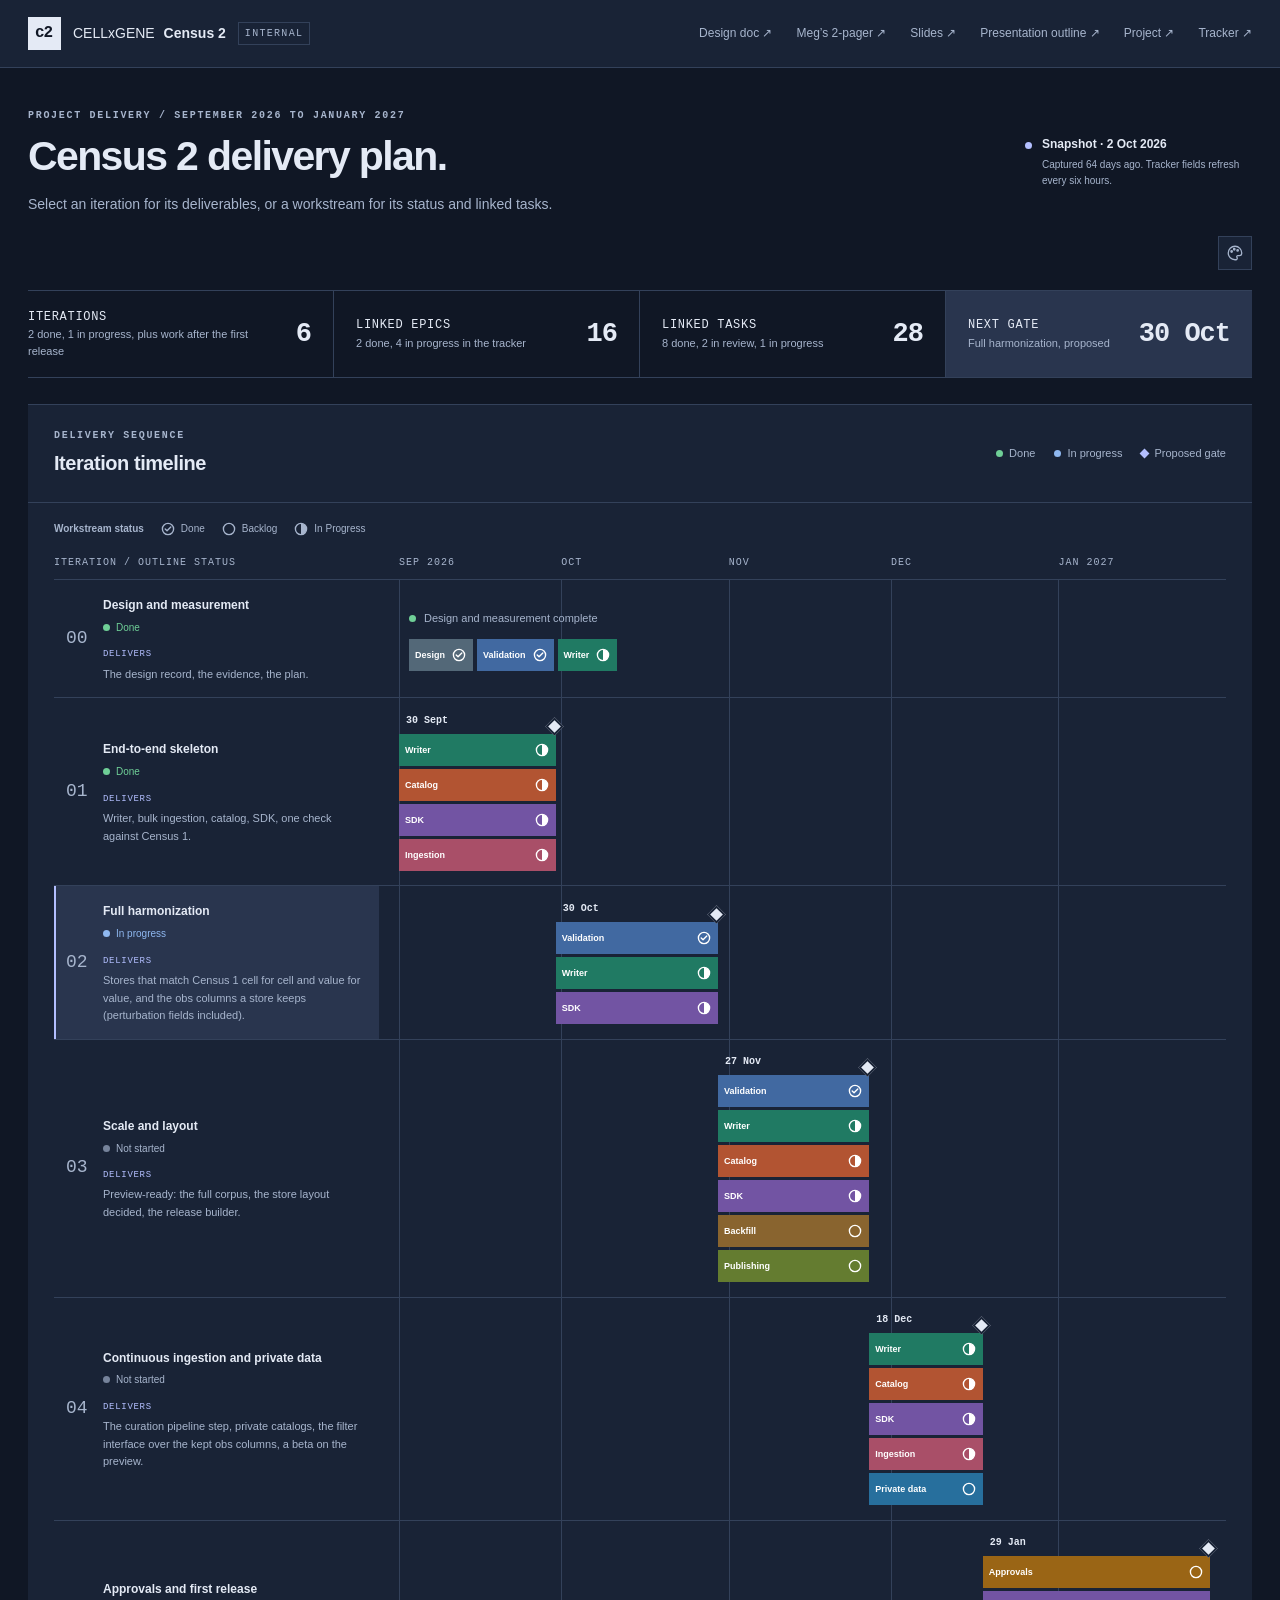
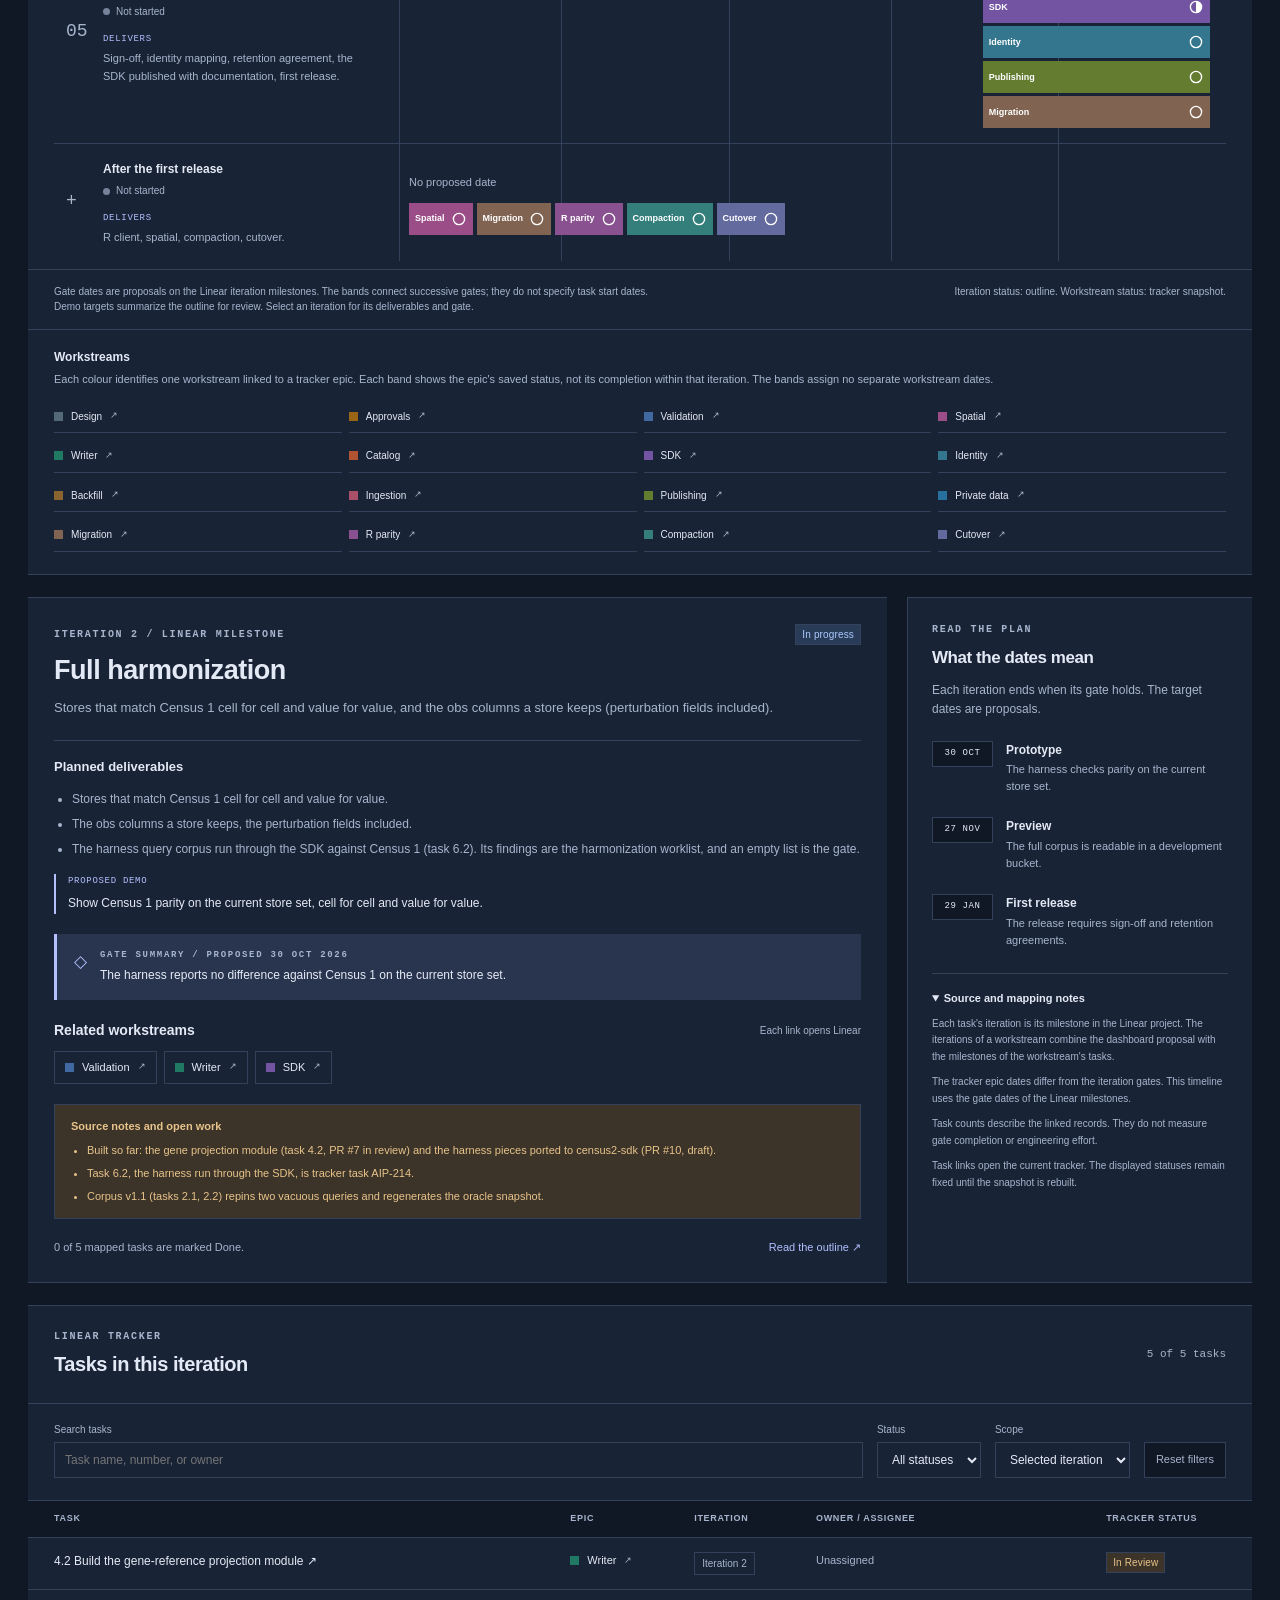
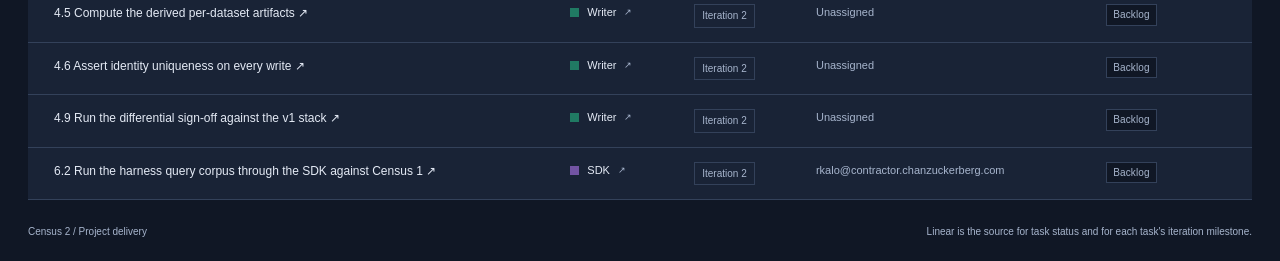
==== commit 301fd763: "Merge remote-tracking branch 'origin/main' into census1-lts-sample-manifest" ====
--- a/dashboard/index.html
+++ b/dashboard/index.html
@@ -178,7 +178,7 @@
     <div id="workstream-detail" class="drawer-body"></div>
   </dialog>
   <noscript><p class="empty">Enable JavaScript to use the timeline. Read the linked presentation outline in Notion for the plan.</p></noscript>
-  <script type="application/json" id="project-data">{"schemaVersion":1,"capturedAt":"2026-10-02T19:10:57Z","sources":{"design":"https://app.notion.com/p/3d816a75378981f18f55c2bae3256a54","queryDiagram":"https://scaling-dollop-pzyy6pk.pages.github.io/census-query-sequence.html","twoPager":"https://docs.google.com/document/d/14krJ7viYnLn98sYCpiPURT7chmniOUDZ4bM0gbNyBWc/edit?usp=sharing","slides":"https://docs.google.com/presentation/d/1sHhO4_GH2S7H84XsG30-RgMN0gUVAbCptDWye2q4nlA/edit?usp=sharing","outline":"https://app.notion.com/p/3e616a753789813491d6ffa66a4c3998","project":"https://linear.app/biohub/project/census-on-zarr-7dceee3d0089","plan":"https://app.notion.com/p/3b216a75378981c9b7f3d954789aefe4","tracker":"https://linear.app/biohub/project/census-on-zarr-7dceee3d0089/issues","iterationProposal":"https://app.notion.com/p/68916a75378982a3908e018e928d7eb7"},"outlineEditedAt":"2026-10-01T17:24:02.938Z","mappingNote":"Each task's iteration is its milestone in the Linear project. The iterations of a workstream combine the dashboard proposal with the milestones of the workstream's tasks.","scheduleNote":"Gate dates are proposals on the Linear iteration milestones. The bands connect successive gates; they do not specify task start dates.","iterations":[{"id":"0","title":"Design and measurement","date":null,"status":"Done","delivery":"The design record, the evidence, the plan.","demo":"Review the design record, measurements, and implementation plan.","deliverables":["The design record.","The evidence: the layout spike, the differential harness, and the catalog prototype.","The plan."],"gate":"The design and measurement work is complete.","notes":["Iteration 0 is complete."]},{"id":"1","title":"End-to-end skeleton","date":"2026-09-30","status":"Done","delivery":"Writer, bulk ingestion, catalog, SDK, one check against Census 1.","demo":"Run one SDK query end to end and compare its result with Census 1 on one dataset.","deliverables":["The census dataset writer (PR #2, merged).","Bulk ingestion: the reconciliation job on HealthOmics (PR #2, merged). One run converted 100 datasets in one hour of wall time and produced 96 stores.","The catalog: the Iteration 1 catalog builder and the exclusion rule (PR #4, merged 2026-09-29).","The SDK skeleton: one query over the 96 stores returns one AnnData (PR #4, merged 2026-09-29).","One check against Census 1: one dataset, 4,778 cells, zero of 9,424,345 nonzeros differ."],"gate":"One query runs through the system and matches Census 1 on the dataset under comparison.","notes":["Iteration 1 is complete. The team confirmed the gate on 2026-09-30.","PR #2 and PR #4 are merged, and tracker task 6.1 is Done.","Harmonization is a stub. A multi-store query returns the obs columns that every selected store holds. Iteration 2 replaces the stub."]},{"id":"2","title":"Full harmonization","date":"2026-10-30","status":"In progress","delivery":"Stores that match Census 1 cell for cell and value for value, and the obs columns a store keeps (perturbation fields included).","demo":"Show Census 1 parity on the current store set, cell for cell and value for value.","deliverables":["Stores that match Census 1 cell for cell and value for value.","The obs columns a store keeps, the perturbation fields included.","The harness query corpus run through the SDK against Census 1 (task 6.2). Its findings are the harmonization worklist, and an empty list is the gate."],"gate":"The harness reports no difference against Census 1 on the current store set.","notes":["Built so far: the gene projection module (task 4.2, PR #7 in review) and the harness pieces ported to census2-sdk (PR #10, draft).","Task 6.2, the harness run through the SDK, is tracker task AIP-214.","Corpus v1.1 (tasks 2.1, 2.2) repins two vacuous queries and regenerates the oracle snapshot."]},{"id":"3","title":"Scale and layout","date":"2026-11-27","status":"Not started","delivery":"Preview-ready: the full corpus, the store layout decided, the release builder.","demo":"Query the full corpus through the catalog and SDK in a development bucket.","deliverables":["The full corpus, readable through the catalog and the SDK in a development bucket.","The store layout decided, the X encoding included.","The release builder.","Scale measurements from the benchmark rig: data volume, request count, elapsed time, and concurrency for the wide filters."],"gate":"The full corpus is readable through the catalog and SDK in a development bucket.","notes":["Built so far: the layout measurements and the backfill inventory.","The X encoding decision is with scverse.","The preview has no production sign-off."]},{"id":"4","title":"Continuous ingestion and private data","date":"2026-12-18","status":"Not started","delivery":"The curation pipeline step, private catalogs, the filter interface over the kept obs columns, a beta on the preview.","demo":"Show continuous ingestion and query public and authorized private data together.","deliverables":["The curation pipeline step, on Step Functions.","Private catalogs, queried together with public data in one call.","The filter interface over the kept obs columns.","A beta on the preview."],"gate":"The system supports continuous ingestion and public and private sources in one query.","notes":["Nothing is built yet. The design exists.","Where the writer runs in production and artifact registration in Discover are open decisions.","The curation pipeline step brings monitoring and alerting."]},{"id":"5","title":"Approvals and first release","date":"2027-01-29","status":"Not started","delivery":"Sign-off, identity mapping, retention agreement, the SDK published with documentation, first release.","demo":"Publish the first release and documented SDK after the required approvals and agreements.","deliverables":["Formal sign-off on the design decisions.","The identity mapping from soma_joinid to (dataset_id, observation_joinid), derived from the last TileDB release.","The retention agreement with the bucket owners.","The SDK published with documentation and a migration guide.","The first release: a manifest over immutable stores plus a catalog snapshot."],"gate":"The release and SDK are published after the required approvals and agreements.","notes":["Retention, Discover registration, design sign-off, and the store format need agreements outside the team. None has an owner yet.","Broader ecosystem migration continues after the first release."]},{"id":"later","title":"After the first release","date":null,"status":"Not started","delivery":"R client, spatial, compaction, cutover.","demo":"R, spatial support, ecosystem migration, optional compaction, and cutover; no target date yet.","deliverables":["The R client, once the R stack reads sharded Zarr.","Spatial: the SpatialData representation with scenes and images. The expression data of spatial datasets is in the first release, as in Census 1.","Compaction, optional, when wide-query cost calls for it.","Cutover: retirement of the TileDB corpus and the 1.x package, inside the five-year commitment."],"gate":"Each deferred workstream has its own completion condition in the plan.","notes":["The outline assigns no date. Cutover follows the first release and R reading Zarr, and the last TileDB release stays supported until November 2030.","Built so far: one failed R read test."]}],"epics":[{"id":"0","title":"Phase 0: Design","color":"#536878","url":"https://linear.app/biohub/issue/AIP-124/phase-0-design","status":"Done","iterations":["0"],"trackerStart":"2026-09-07","trackerEnd":"2026-09-18","workstream":"Design"},{"id":"1","title":"Phase 1: Approvals and amendments","color":"#9a6515","url":"https://linear.app/biohub/issue/AIP-125/phase-1-approvals-and-amendments","status":"Backlog","iterations":["5"],"trackerStart":"2026-09-21","trackerEnd":"2026-10-02","workstream":"Approvals"},{"id":"2","title":"Phase 2: The validation harness","color":"#4169a1","url":"https://linear.app/biohub/issue/AIP-126/phase-2-the-validation-harness","status":"Done","iterations":["0","2","3"],"trackerStart":"2026-09-21","trackerEnd":"2026-10-02","workstream":"Validation"},{"id":"3","title":"Phase 3: Spatial representation","color":"#9b4d87","url":"https://linear.app/biohub/issue/AIP-127/phase-3-spatial-representation","status":"Backlog","iterations":["later"],"trackerStart":"2026-09-21","trackerEnd":"2026-10-02","workstream":"Spatial"},{"id":"4","title":"Phase 4: The per-dataset writer","color":"#207a63","url":"https://linear.app/biohub/issue/AIP-128/phase-4-the-per-dataset-writer","status":"In Progress","iterations":["0","1","2","3","4"],"trackerStart":"2026-10-05","trackerEnd":"2026-10-16","workstream":"Writer"},{"id":"5","title":"Phase 5: The catalog","color":"#b25432","url":"https://linear.app/biohub/issue/AIP-129/phase-5-the-catalog","status":"In Progress","iterations":["1","3","4"],"trackerStart":"2026-10-19","trackerEnd":"2026-10-30","workstream":"Catalog"},{"id":"6","title":"Phase 6: The v2 Python SDK","color":"#7254a3","url":"https://linear.app/biohub/issue/AIP-130/phase-6-the-v2-python-sdk","status":"In Progress","iterations":["1","2","3","4","5"],"trackerStart":"2026-11-02","trackerEnd":"2026-11-13","workstream":"SDK"},{"id":"7","title":"Phase 7: The identity proof","color":"#34768e","url":"https://linear.app/biohub/issue/AIP-131/phase-7-the-identity-proof","status":"Backlog","iterations":["5"],"trackerStart":"2026-11-16","trackerEnd":"2026-11-27","workstream":"Identity"},{"id":"8","title":"Phase 8: Backfill ingestion","color":"#89642f","url":"https://linear.app/biohub/issue/AIP-132/phase-8-backfill-ingestion","status":"Backlog","iterations":["3"],"trackerStart":"2026-11-02","trackerEnd":"2026-11-13","workstream":"Backfill"},{"id":"9","title":"Phase 9: Ongoing ingestion","color":"#a94f68","url":"https://linear.app/biohub/issue/AIP-133/phase-9-ongoing-ingestion","status":"In Progress","iterations":["1","4"],"trackerStart":"2026-11-02","trackerEnd":"2026-11-13","workstream":"Ingestion"},{"id":"10","title":"Phase 10: Publish","color":"#647c30","url":"https://linear.app/biohub/issue/AIP-134/phase-10-publish","status":"Backlog","iterations":["3","5"],"trackerStart":"2026-11-30","trackerEnd":"2026-12-11","workstream":"Publishing"},{"id":"11","title":"Phase 11: Private datasets","color":"#276f9d","url":"https://linear.app/biohub/issue/AIP-135/phase-11-private-datasets","status":"Backlog","iterations":["4"],"trackerStart":"2026-11-16","trackerEnd":"2026-11-27","workstream":"Private data"},{"id":"12","title":"Phase 12: Migrate the ecosystem","color":"#806350","url":"https://linear.app/biohub/issue/AIP-136/phase-12-migrate-the-ecosystem","status":"Backlog","iterations":["5","later"],"trackerStart":"2026-12-14","trackerEnd":"2026-12-25","workstream":"Migration"},{"id":"13","title":"Phase 13: R parity","color":"#89518f","url":"https://linear.app/biohub/issue/AIP-138/phase-13-r-parity","status":"Backlog","iterations":["later"],"trackerStart":"2026-12-14","trackerEnd":"2026-12-25","workstream":"R parity"},{"id":"14","title":"Phase 14: Compaction (optional)","color":"#347f7b","url":"https://linear.app/biohub/issue/AIP-139/phase-14-compaction-optional","status":"Backlog","iterations":["later"],"trackerStart":"2026-12-14","trackerEnd":"2026-12-25","workstream":"Compaction"},{"id":"15","title":"Phase 15: Cutover","color":"#636a9e","url":"https://linear.app/biohub/issue/AIP-141/phase-15-cutover","status":"Backlog","iterations":["later"],"trackerStart":"2026-12-28","trackerEnd":"2027-01-08","workstream":"Cutover"}],"tasks":[{"id":"2.1","title":"2.1 Define the fixed query corpus","url":"https://linear.app/biohub/issue/AIP-137/21-define-the-fixed-query-corpus","status":"Done","epic":"2","iteration":"0","owner":"Unassigned","trackerStart":null,"trackerEnd":null},{"id":"2.2","title":"2.2 Build the v1 oracle runner","url":"https://linear.app/biohub/issue/AIP-140/22-build-the-v1-oracle-runner","status":"Done","epic":"2","iteration":"0","owner":"Unassigned","trackerStart":null,"trackerEnd":null},{"id":"2.3","title":"2.3 Define the canonical result form and build the comparator","url":"https://linear.app/biohub/issue/AIP-143/23-define-the-canonical-result-form-and-build-the-comparator","status":"Done","epic":"2","iteration":"0","owner":"Unassigned","trackerStart":null,"trackerEnd":null},{"id":"2.4","title":"2.4 Build the stack-under-test adapter","url":"https://linear.app/biohub/issue/AIP-145/24-build-the-stack-under-test-adapter","status":"Done","epic":"2","iteration":"0","owner":"Unassigned","trackerStart":null,"trackerEnd":null},{"id":"2.5","title":"2.5 Build the benchmark rig for data volume and request count","url":"https://linear.app/biohub/issue/AIP-147/25-build-the-benchmark-rig-for-data-volume-and-request-count","status":"Done","epic":"2","iteration":"0","owner":"Unassigned","trackerStart":null,"trackerEnd":null},{"id":"4.1","title":"4.1 Write the harmonization disposition table","url":"https://linear.app/biohub/issue/AIP-142/41-write-the-harmonization-disposition-table","status":"Done","epic":"4","iteration":"0","owner":"Unassigned","trackerStart":null,"trackerEnd":null},{"id":"4.2","title":"4.2 Build the gene-reference projection module","url":"https://linear.app/biohub/issue/AIP-144/42-build-the-gene-reference-projection-module","status":"In Review","epic":"4","iteration":"2","owner":"Unassigned","trackerStart":null,"trackerEnd":null},{"id":"4.3","title":"4.3 Port the spike's X encoding","url":"https://linear.app/biohub/issue/AIP-146/43-port-the-spikes-x-encoding","status":"Backlog","epic":"4","iteration":"3","owner":"Unassigned","trackerStart":null,"trackerEnd":null},{"id":"4.4","title":"4.4 Encode obs and var","url":"https://linear.app/biohub/issue/AIP-148/44-encode-obs-and-var","status":"Backlog","epic":"4","iteration":"3","owner":"Unassigned","trackerStart":null,"trackerEnd":null},{"id":"4.5","title":"4.5 Compute the derived per-dataset artifacts","url":"https://linear.app/biohub/issue/AIP-160/45-compute-the-derived-per-dataset-artifacts","status":"Backlog","epic":"4","iteration":"2","owner":"Unassigned","trackerStart":null,"trackerEnd":null},{"id":"4.6","title":"4.6 Assert identity uniqueness on every write","url":"https://linear.app/biohub/issue/AIP-161/46-assert-identity-uniqueness-on-every-write","status":"Backlog","epic":"4","iteration":"2","owner":"Unassigned","trackerStart":null,"trackerEnd":null},{"id":"4.7","title":"4.7 Emit the store-root records: inventory and summary","url":"https://linear.app/biohub/issue/AIP-162/47-emit-the-store-root-records-inventory-and-summary","status":"Backlog","epic":"4","iteration":"3","owner":"Unassigned","trackerStart":null,"trackerEnd":null},{"id":"4.8","title":"4.8 Derive the address and finalize atomically","url":"https://linear.app/biohub/issue/AIP-163/48-derive-the-address-and-finalize-atomically","status":"Backlog","epic":"4","iteration":"3","owner":"Unassigned","trackerStart":null,"trackerEnd":null},{"id":"4.9","title":"4.9 Run the differential sign-off against the v1 stack","url":"https://linear.app/biohub/issue/AIP-164/49-run-the-differential-sign-off-against-the-v1-stack","status":"Backlog","epic":"4","iteration":"2","owner":"Unassigned","trackerStart":null,"trackerEnd":null},{"id":"4.10","title":"4.10 Build the pipeline entrypoint","url":"https://linear.app/biohub/issue/AIP-165/410-build-the-pipeline-entrypoint","status":"Done","epic":"4","iteration":"1","owner":"Mike Lin","trackerStart":null,"trackerEnd":null},{"id":"4.11","title":"4.11 Define the census dataset writer contract for both callers","url":"https://linear.app/biohub/issue/AIP-166/411-define-the-census-dataset-writer-contract-for-both-callers","status":"Backlog","epic":"4","iteration":"4","owner":"Unassigned","trackerStart":null,"trackerEnd":null},{"id":"5.1","title":"5.1 Define the catalog row schema and dictionary format","url":"https://linear.app/biohub/issue/AIP-151/51-define-the-catalog-row-schema-and-dictionary-format","status":"Backlog","epic":"5","iteration":"3","owner":"Unassigned","trackerStart":null,"trackerEnd":null},{"id":"5.2","title":"5.2 Build the dictionary and bitmaps from the TileDB corpus","url":"https://linear.app/biohub/issue/AIP-152/52-build-the-dictionary-and-bitmaps-from-the-tiledb-corpus","status":"Backlog","epic":"5","iteration":"3","owner":"Unassigned","trackerStart":null,"trackerEnd":null},{"id":"5.3","title":"5.3 Build the exclusion path in the SDK","url":"https://linear.app/biohub/issue/AIP-153/53-build-the-exclusion-path-in-the-sdk","status":"In Progress","epic":"5","iteration":"3","owner":"Unassigned","trackerStart":null,"trackerEnd":null},{"id":"5.4","title":"5.4 Extract one implementation shared with the per-chunk obs index","url":"https://linear.app/biohub/issue/AIP-154/54-extract-one-implementation-shared-with-the-per-chunk-obs-index","status":"Backlog","epic":"5","iteration":"3","owner":"Unassigned","trackerStart":null,"trackerEnd":null},{"id":"5.5","title":"5.5 Implement the publication protocol","url":"https://linear.app/biohub/issue/AIP-155/55-implement-the-publication-protocol","status":"Backlog","epic":"5","iteration":"3","owner":"Unassigned","trackerStart":null,"trackerEnd":null},{"id":"5.6","title":"5.6 Build catalog rows from store summary records","url":"https://linear.app/biohub/issue/AIP-156/56-build-catalog-rows-from-store-summary-records","status":"Backlog","epic":"5","iteration":"3","owner":"Unassigned","trackerStart":null,"trackerEnd":null},{"id":"5.7","title":"5.7 Run the no-false-negative proof","url":"https://linear.app/biohub/issue/AIP-157/57-run-the-no-false-negative-proof","status":"Backlog","epic":"5","iteration":"3","owner":"Unassigned","trackerStart":null,"trackerEnd":null},{"id":"5.8","title":"5.8 Derive the column set from the curation schema","url":"https://linear.app/biohub/issue/AIP-158/58-derive-the-column-set-from-the-curation-schema","status":"Backlog","epic":"5","iteration":"3","owner":"Unassigned","trackerStart":null,"trackerEnd":null},{"id":"6.1","title":"6.1 Build the SDK skeleton over the catalog","url":"https://linear.app/biohub/issue/AIP-159/61-build-the-sdk-skeleton-over-the-catalog","status":"Done","epic":"6","iteration":"1","owner":"rkalo@contractor.chanzuckerberg.com","trackerStart":null,"trackerEnd":null},{"id":"6.2","title":"6.2 Run the harness query corpus through the SDK against Census 1","url":"https://linear.app/biohub/issue/AIP-214/62-run-the-harness-query-corpus-through-the-sdk-against-census-1","status":"Backlog","epic":"6","iteration":"2","owner":"rkalo@contractor.chanzuckerberg.com","trackerStart":null,"trackerEnd":null},{"id":"9.1","title":"9.1 Build the Nextflow bulk-ingestion pipeline","url":"https://linear.app/biohub/issue/AIP-149/91-build-the-nextflow-bulk-ingestion-pipeline","status":"In Review","epic":"9","iteration":"1","owner":"Mike Lin","trackerStart":null,"trackerEnd":null},{"id":"9.2","title":"9.2 Add the census-writer step to the curation ingestion pipeline","url":"https://linear.app/biohub/issue/AIP-150/92-add-the-census-writer-step-to-the-curation-ingestion-pipeline","status":"Backlog","epic":"9","iteration":"4","owner":"rkalo@contractor.chanzuckerberg.com","trackerStart":null,"trackerEnd":null}]}</script>
+  <script type="application/json" id="project-data">{"schemaVersion":1,"capturedAt":"2026-10-02T19:10:57Z","sources":{"design":"https://app.notion.com/p/3d816a75378981f18f55c2bae3256a54","twoPager":"https://docs.google.com/document/d/14krJ7viYnLn98sYCpiPURT7chmniOUDZ4bM0gbNyBWc/edit?usp=sharing","slides":"https://docs.google.com/presentation/d/1sHhO4_GH2S7H84XsG30-RgMN0gUVAbCptDWye2q4nlA/edit?usp=sharing","outline":"https://app.notion.com/p/3e616a753789813491d6ffa66a4c3998","project":"https://linear.app/biohub/project/census-on-zarr-7dceee3d0089","plan":"https://app.notion.com/p/3b216a75378981c9b7f3d954789aefe4","tracker":"https://linear.app/biohub/project/census-on-zarr-7dceee3d0089/issues","iterationProposal":"https://app.notion.com/p/68916a75378982a3908e018e928d7eb7"},"outlineEditedAt":"2026-10-01T17:24:02.938Z","mappingNote":"Each task's iteration is its milestone in the Linear project. The iterations of a workstream combine the dashboard proposal with the milestones of the workstream's tasks.","scheduleNote":"Gate dates are proposals on the Linear iteration milestones. The bands connect successive gates; they do not specify task start dates.","iterations":[{"id":"0","title":"Design and measurement","date":null,"status":"Done","delivery":"The design record, the evidence, the plan.","demo":"Review the design record, measurements, and implementation plan.","deliverables":["The design record.","The evidence: the layout spike, the differential harness, and the catalog prototype.","The plan."],"gate":"The design and measurement work is complete.","notes":["Iteration 0 is complete."]},{"id":"1","title":"End-to-end skeleton","date":"2026-09-30","status":"Done","delivery":"Writer, bulk ingestion, catalog, SDK, one check against Census 1.","demo":"Run one SDK query end to end and compare its result with Census 1 on one dataset.","deliverables":["The census dataset writer (PR #2, merged).","Bulk ingestion: the reconciliation job on HealthOmics (PR #2, merged). One run converted 100 datasets in one hour of wall time and produced 96 stores.","The catalog: the Iteration 1 catalog builder and the exclusion rule (PR #4, merged 2026-09-29).","The SDK skeleton: one query over the 96 stores returns one AnnData (PR #4, merged 2026-09-29).","One check against Census 1: one dataset, 4,778 cells, zero of 9,424,345 nonzeros differ."],"gate":"One query runs through the system and matches Census 1 on the dataset under comparison.","notes":["Iteration 1 is complete. The team confirmed the gate on 2026-09-30.","PR #2 and PR #4 are merged, and tracker task 6.1 is Done.","Harmonization is a stub. A multi-store query returns the obs columns that every selected store holds. Iteration 2 replaces the stub."]},{"id":"2","title":"Full harmonization","date":"2026-10-30","status":"In progress","delivery":"Stores that match Census 1 cell for cell and value for value, and the obs columns a store keeps (perturbation fields included).","demo":"Show Census 1 parity on the current store set, cell for cell and value for value.","deliverables":["Stores that match Census 1 cell for cell and value for value.","The obs columns a store keeps, the perturbation fields included.","The harness query corpus run through the SDK against Census 1 (task 6.2). Its findings are the harmonization worklist, and an empty list is the gate."],"gate":"The harness reports no difference against Census 1 on the current store set.","notes":["Built so far: the gene projection module (task 4.2, PR #7 in review) and the harness pieces ported to census2-sdk (PR #10, draft).","Task 6.2, the harness run through the SDK, is tracker task AIP-214.","Corpus v1.1 (tasks 2.1, 2.2) repins two vacuous queries and regenerates the oracle snapshot."]},{"id":"3","title":"Scale and layout","date":"2026-11-27","status":"Not started","delivery":"Preview-ready: the full corpus, the store layout decided, the release builder.","demo":"Query the full corpus through the catalog and SDK in a development bucket.","deliverables":["The full corpus, readable through the catalog and the SDK in a development bucket.","The store layout decided, the X encoding included.","The release builder.","Scale measurements from the benchmark rig: data volume, request count, elapsed time, and concurrency for the wide filters."],"gate":"The full corpus is readable through the catalog and SDK in a development bucket.","notes":["Built so far: the layout measurements and the backfill inventory.","The X encoding decision is with scverse.","The preview has no production sign-off."]},{"id":"4","title":"Continuous ingestion and private data","date":"2026-12-18","status":"Not started","delivery":"The curation pipeline step, private catalogs, the filter interface over the kept obs columns, a beta on the preview.","demo":"Show continuous ingestion and query public and authorized private data together.","deliverables":["The curation pipeline step, on Step Functions.","Private catalogs, queried together with public data in one call.","The filter interface over the kept obs columns.","A beta on the preview."],"gate":"The system supports continuous ingestion and public and private sources in one query.","notes":["Nothing is built yet. The design exists.","Where the writer runs in production and artifact registration in Discover are open decisions.","The curation pipeline step brings monitoring and alerting."]},{"id":"5","title":"Approvals and first release","date":"2027-01-29","status":"Not started","delivery":"Sign-off, identity mapping, retention agreement, the SDK published with documentation, first release.","demo":"Publish the first release and documented SDK after the required approvals and agreements.","deliverables":["Formal sign-off on the design decisions.","The identity mapping from soma_joinid to (dataset_id, observation_joinid), derived from the last TileDB release.","The retention agreement with the bucket owners.","The SDK published with documentation and a migration guide.","The first release: a manifest over immutable stores plus a catalog snapshot."],"gate":"The release and SDK are published after the required approvals and agreements.","notes":["Retention, Discover registration, design sign-off, and the store format need agreements outside the team. None has an owner yet.","Broader ecosystem migration continues after the first release."]},{"id":"later","title":"After the first release","date":null,"status":"Not started","delivery":"R client, spatial, compaction, cutover.","demo":"R, spatial support, ecosystem migration, optional compaction, and cutover; no target date yet.","deliverables":["The R client, once the R stack reads sharded Zarr.","Spatial: the SpatialData representation with scenes and images. The expression data of spatial datasets is in the first release, as in Census 1.","Compaction, optional, when wide-query cost calls for it.","Cutover: retirement of the TileDB corpus and the 1.x package, inside the five-year commitment."],"gate":"Each deferred workstream has its own completion condition in the plan.","notes":["The outline assigns no date. Cutover follows the first release and R reading Zarr, and the last TileDB release stays supported until November 2030.","Built so far: one failed R read test."]}],"epics":[{"id":"0","title":"Phase 0: Design","color":"#536878","url":"https://linear.app/biohub/issue/AIP-124/phase-0-design","status":"Done","iterations":["0"],"trackerStart":"2026-09-07","trackerEnd":"2026-09-18","workstream":"Design"},{"id":"1","title":"Phase 1: Approvals and amendments","color":"#9a6515","url":"https://linear.app/biohub/issue/AIP-125/phase-1-approvals-and-amendments","status":"Backlog","iterations":["5"],"trackerStart":"2026-09-21","trackerEnd":"2026-10-02","workstream":"Approvals"},{"id":"2","title":"Phase 2: The validation harness","color":"#4169a1","url":"https://linear.app/biohub/issue/AIP-126/phase-2-the-validation-harness","status":"Done","iterations":["0","2","3"],"trackerStart":"2026-09-21","trackerEnd":"2026-10-02","workstream":"Validation"},{"id":"3","title":"Phase 3: Spatial representation","color":"#9b4d87","url":"https://linear.app/biohub/issue/AIP-127/phase-3-spatial-representation","status":"Backlog","iterations":["later"],"trackerStart":"2026-09-21","trackerEnd":"2026-10-02","workstream":"Spatial"},{"id":"4","title":"Phase 4: The per-dataset writer","color":"#207a63","url":"https://linear.app/biohub/issue/AIP-128/phase-4-the-per-dataset-writer","status":"In Progress","iterations":["0","1","2","3","4"],"trackerStart":"2026-10-05","trackerEnd":"2026-10-16","workstream":"Writer"},{"id":"5","title":"Phase 5: The catalog","color":"#b25432","url":"https://linear.app/biohub/issue/AIP-129/phase-5-the-catalog","status":"In Progress","iterations":["1","3","4"],"trackerStart":"2026-10-19","trackerEnd":"2026-10-30","workstream":"Catalog"},{"id":"6","title":"Phase 6: The v2 Python SDK","color":"#7254a3","url":"https://linear.app/biohub/issue/AIP-130/phase-6-the-v2-python-sdk","status":"In Progress","iterations":["1","2","3","4","5"],"trackerStart":"2026-11-02","trackerEnd":"2026-11-13","workstream":"SDK"},{"id":"7","title":"Phase 7: The identity proof","color":"#34768e","url":"https://linear.app/biohub/issue/AIP-131/phase-7-the-identity-proof","status":"Backlog","iterations":["5"],"trackerStart":"2026-11-16","trackerEnd":"2026-11-27","workstream":"Identity"},{"id":"8","title":"Phase 8: Backfill ingestion","color":"#89642f","url":"https://linear.app/biohub/issue/AIP-132/phase-8-backfill-ingestion","status":"Backlog","iterations":["3"],"trackerStart":"2026-11-02","trackerEnd":"2026-11-13","workstream":"Backfill"},{"id":"9","title":"Phase 9: Ongoing ingestion","color":"#a94f68","url":"https://linear.app/biohub/issue/AIP-133/phase-9-ongoing-ingestion","status":"In Progress","iterations":["1","4"],"trackerStart":"2026-11-02","trackerEnd":"2026-11-13","workstream":"Ingestion"},{"id":"10","title":"Phase 10: Publish","color":"#647c30","url":"https://linear.app/biohub/issue/AIP-134/phase-10-publish","status":"Backlog","iterations":["3","5"],"trackerStart":"2026-11-30","trackerEnd":"2026-12-11","workstream":"Publishing"},{"id":"11","title":"Phase 11: Private datasets","color":"#276f9d","url":"https://linear.app/biohub/issue/AIP-135/phase-11-private-datasets","status":"Backlog","iterations":["4"],"trackerStart":"2026-11-16","trackerEnd":"2026-11-27","workstream":"Private data"},{"id":"12","title":"Phase 12: Migrate the ecosystem","color":"#806350","url":"https://linear.app/biohub/issue/AIP-136/phase-12-migrate-the-ecosystem","status":"Backlog","iterations":["5","later"],"trackerStart":"2026-12-14","trackerEnd":"2026-12-25","workstream":"Migration"},{"id":"13","title":"Phase 13: R parity","color":"#89518f","url":"https://linear.app/biohub/issue/AIP-138/phase-13-r-parity","status":"Backlog","iterations":["later"],"trackerStart":"2026-12-14","trackerEnd":"2026-12-25","workstream":"R parity"},{"id":"14","title":"Phase 14: Compaction (optional)","color":"#347f7b","url":"https://linear.app/biohub/issue/AIP-139/phase-14-compaction-optional","status":"Backlog","iterations":["later"],"trackerStart":"2026-12-14","trackerEnd":"2026-12-25","workstream":"Compaction"},{"id":"15","title":"Phase 15: Cutover","color":"#636a9e","url":"https://linear.app/biohub/issue/AIP-141/phase-15-cutover","status":"Backlog","iterations":["later"],"trackerStart":"2026-12-28","trackerEnd":"2027-01-08","workstream":"Cutover"}],"tasks":[{"id":"2.1","title":"2.1 Define the fixed query corpus","url":"https://linear.app/biohub/issue/AIP-137/21-define-the-fixed-query-corpus","status":"Done","epic":"2","iteration":"0","owner":"Unassigned","trackerStart":null,"trackerEnd":null},{"id":"2.2","title":"2.2 Build the v1 oracle runner","url":"https://linear.app/biohub/issue/AIP-140/22-build-the-v1-oracle-runner","status":"Done","epic":"2","iteration":"0","owner":"Unassigned","trackerStart":null,"trackerEnd":null},{"id":"2.3","title":"2.3 Define the canonical result form and build the comparator","url":"https://linear.app/biohub/issue/AIP-143/23-define-the-canonical-result-form-and-build-the-comparator","status":"Done","epic":"2","iteration":"0","owner":"Unassigned","trackerStart":null,"trackerEnd":null},{"id":"2.4","title":"2.4 Build the stack-under-test adapter","url":"https://linear.app/biohub/issue/AIP-145/24-build-the-stack-under-test-adapter","status":"Done","epic":"2","iteration":"0","owner":"Unassigned","trackerStart":null,"trackerEnd":null},{"id":"2.5","title":"2.5 Build the benchmark rig for data volume and request count","url":"https://linear.app/biohub/issue/AIP-147/25-build-the-benchmark-rig-for-data-volume-and-request-count","status":"Done","epic":"2","iteration":"0","owner":"Unassigned","trackerStart":null,"trackerEnd":null},{"id":"4.1","title":"4.1 Write the harmonization disposition table","url":"https://linear.app/biohub/issue/AIP-142/41-write-the-harmonization-disposition-table","status":"Done","epic":"4","iteration":"0","owner":"Unassigned","trackerStart":null,"trackerEnd":null},{"id":"4.2","title":"4.2 Build the gene-reference projection module","url":"https://linear.app/biohub/issue/AIP-144/42-build-the-gene-reference-projection-module","status":"In Review","epic":"4","iteration":"2","owner":"Unassigned","trackerStart":null,"trackerEnd":null},{"id":"4.3","title":"4.3 Port the spike's X encoding","url":"https://linear.app/biohub/issue/AIP-146/43-port-the-spikes-x-encoding","status":"Backlog","epic":"4","iteration":"3","owner":"Unassigned","trackerStart":null,"trackerEnd":null},{"id":"4.4","title":"4.4 Encode obs and var","url":"https://linear.app/biohub/issue/AIP-148/44-encode-obs-and-var","status":"Backlog","epic":"4","iteration":"3","owner":"Unassigned","trackerStart":null,"trackerEnd":null},{"id":"4.5","title":"4.5 Compute the derived per-dataset artifacts","url":"https://linear.app/biohub/issue/AIP-160/45-compute-the-derived-per-dataset-artifacts","status":"Backlog","epic":"4","iteration":"2","owner":"Unassigned","trackerStart":null,"trackerEnd":null},{"id":"4.6","title":"4.6 Assert identity uniqueness on every write","url":"https://linear.app/biohub/issue/AIP-161/46-assert-identity-uniqueness-on-every-write","status":"Backlog","epic":"4","iteration":"2","owner":"Unassigned","trackerStart":null,"trackerEnd":null},{"id":"4.7","title":"4.7 Emit the store-root records: inventory and summary","url":"https://linear.app/biohub/issue/AIP-162/47-emit-the-store-root-records-inventory-and-summary","status":"Backlog","epic":"4","iteration":"3","owner":"Unassigned","trackerStart":null,"trackerEnd":null},{"id":"4.8","title":"4.8 Derive the address and finalize atomically","url":"https://linear.app/biohub/issue/AIP-163/48-derive-the-address-and-finalize-atomically","status":"Backlog","epic":"4","iteration":"3","owner":"Unassigned","trackerStart":null,"trackerEnd":null},{"id":"4.9","title":"4.9 Run the differential sign-off against the v1 stack","url":"https://linear.app/biohub/issue/AIP-164/49-run-the-differential-sign-off-against-the-v1-stack","status":"Backlog","epic":"4","iteration":"2","owner":"Unassigned","trackerStart":null,"trackerEnd":null},{"id":"4.10","title":"4.10 Build the pipeline entrypoint","url":"https://linear.app/biohub/issue/AIP-165/410-build-the-pipeline-entrypoint","status":"Done","epic":"4","iteration":"1","owner":"Mike Lin","trackerStart":null,"trackerEnd":null},{"id":"4.11","title":"4.11 Define the census dataset writer contract for both callers","url":"https://linear.app/biohub/issue/AIP-166/411-define-the-census-dataset-writer-contract-for-both-callers","status":"Backlog","epic":"4","iteration":"4","owner":"Unassigned","trackerStart":null,"trackerEnd":null},{"id":"5.1","title":"5.1 Define the catalog row schema and dictionary format","url":"https://linear.app/biohub/issue/AIP-151/51-define-the-catalog-row-schema-and-dictionary-format","status":"Backlog","epic":"5","iteration":"3","owner":"Unassigned","trackerStart":null,"trackerEnd":null},{"id":"5.2","title":"5.2 Build the dictionary and bitmaps from the TileDB corpus","url":"https://linear.app/biohub/issue/AIP-152/52-build-the-dictionary-and-bitmaps-from-the-tiledb-corpus","status":"Backlog","epic":"5","iteration":"3","owner":"Unassigned","trackerStart":null,"trackerEnd":null},{"id":"5.3","title":"5.3 Build the exclusion path in the SDK","url":"https://linear.app/biohub/issue/AIP-153/53-build-the-exclusion-path-in-the-sdk","status":"In Progress","epic":"5","iteration":"3","owner":"Unassigned","trackerStart":null,"trackerEnd":null},{"id":"5.4","title":"5.4 Extract one implementation shared with the per-chunk obs index","url":"https://linear.app/biohub/issue/AIP-154/54-extract-one-implementation-shared-with-the-per-chunk-obs-index","status":"Backlog","epic":"5","iteration":"3","owner":"Unassigned","trackerStart":null,"trackerEnd":null},{"id":"5.5","title":"5.5 Implement the publication protocol","url":"https://linear.app/biohub/issue/AIP-155/55-implement-the-publication-protocol","status":"Backlog","epic":"5","iteration":"3","owner":"Unassigned","trackerStart":null,"trackerEnd":null},{"id":"5.6","title":"5.6 Build catalog rows from store summary records","url":"https://linear.app/biohub/issue/AIP-156/56-build-catalog-rows-from-store-summary-records","status":"Backlog","epic":"5","iteration":"3","owner":"Unassigned","trackerStart":null,"trackerEnd":null},{"id":"5.7","title":"5.7 Run the no-false-negative proof","url":"https://linear.app/biohub/issue/AIP-157/57-run-the-no-false-negative-proof","status":"Backlog","epic":"5","iteration":"3","owner":"Unassigned","trackerStart":null,"trackerEnd":null},{"id":"5.8","title":"5.8 Derive the column set from the curation schema","url":"https://linear.app/biohub/issue/AIP-158/58-derive-the-column-set-from-the-curation-schema","status":"Backlog","epic":"5","iteration":"3","owner":"Unassigned","trackerStart":null,"trackerEnd":null},{"id":"6.1","title":"6.1 Build the SDK skeleton over the catalog","url":"https://linear.app/biohub/issue/AIP-159/61-build-the-sdk-skeleton-over-the-catalog","status":"Done","epic":"6","iteration":"1","owner":"rkalo@contractor.chanzuckerberg.com","trackerStart":null,"trackerEnd":null},{"id":"6.2","title":"6.2 Run the harness query corpus through the SDK against Census 1","url":"https://linear.app/biohub/issue/AIP-214/62-run-the-harness-query-corpus-through-the-sdk-against-census-1","status":"Backlog","epic":"6","iteration":"2","owner":"rkalo@contractor.chanzuckerberg.com","trackerStart":null,"trackerEnd":null},{"id":"9.1","title":"9.1 Build the Nextflow bulk-ingestion pipeline","url":"https://linear.app/biohub/issue/AIP-149/91-build-the-nextflow-bulk-ingestion-pipeline","status":"In Review","epic":"9","iteration":"1","owner":"Mike Lin","trackerStart":null,"trackerEnd":null},{"id":"9.2","title":"9.2 Add the census-writer step to the curation ingestion pipeline","url":"https://linear.app/biohub/issue/AIP-150/92-add-the-census-writer-step-to-the-curation-ingestion-pipeline","status":"Backlog","epic":"9","iteration":"4","owner":"rkalo@contractor.chanzuckerberg.com","trackerStart":null,"trackerEnd":null}]}</script>
   <script type="application/json" id="palette-data">{"muted":{"label":"Muted","description":"Soft fills with dark labels reduce the amount of solid colour in the chart.","ink":"#23313b","colors":{"0":"#d5dee5","1":"#ecd6a7","2":"#c4d6ef","3":"#e2c6dc","4":"#bcddd1","5":"#edcbbb","6":"#d3c8e8","7":"#bddce5","8":"#ddcfac","9":"#e8c4cc","10":"#d4dfa9","11":"#b8d8ed","12":"#dacabc","13":"#dec6e9","14":"#b9deda","15":"#c9cdec"}},"vivid":{"label":"Vivid","description":"Saturated fills put more emphasis on the epic bands.","ink":"#ffffff","colors":{"0":"#475569","1":"#a16207","2":"#1d4ed8","3":"#a21caf","4":"#047857","5":"#c2410c","6":"#6d28d9","7":"#0e7490","8":"#854d0e","9":"#be123c","10":"#4d7c0f","11":"#0369a1","12":"#92400e","13":"#7e22ce","14":"#0f766e","15":"#4338ca"}}}</script>
   <script>(() => {
   'use strict';
@@ -295,7 +295,7 @@
   selectTheme(hasTheme(requestedTheme) ? requestedTheme : hasTheme(savedTheme) ? savedTheme : 'midnight',false);
 
   $('source-links').innerHTML = [
-    ['design', 'Design doc'], ['queryDiagram', 'Query diagram'], ['twoPager', 'Meg’s 2-pager'], ['slides', 'Slides'],
+    ['design', 'Design doc'], ['twoPager', 'Meg’s 2-pager'], ['slides', 'Slides'],
     ['outline', 'Presentation outline'], ['project', 'Project'], ['tracker', 'Tracker'],
   ].map(([key, label]) => link(data.sources[key], label)).join('');
   // The checkpoint dates follow the Linear milestones, as the timeline does.
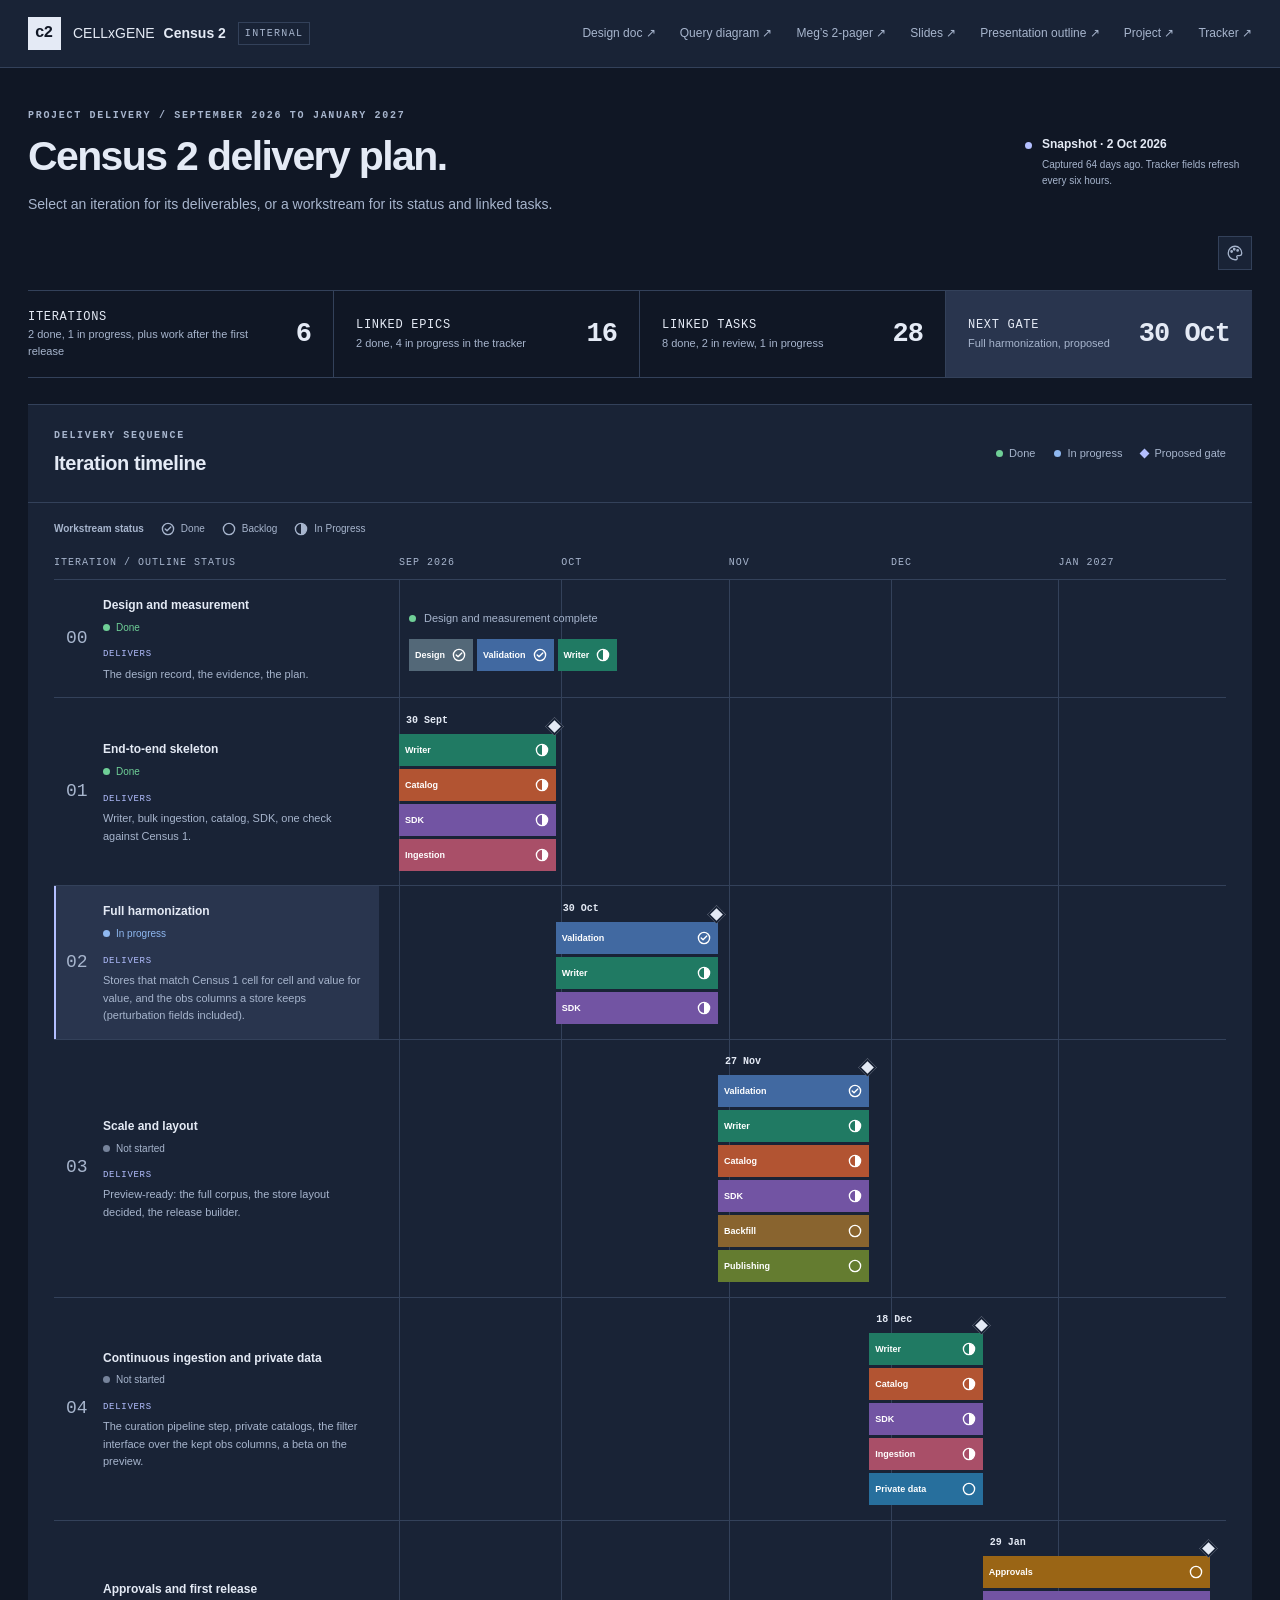
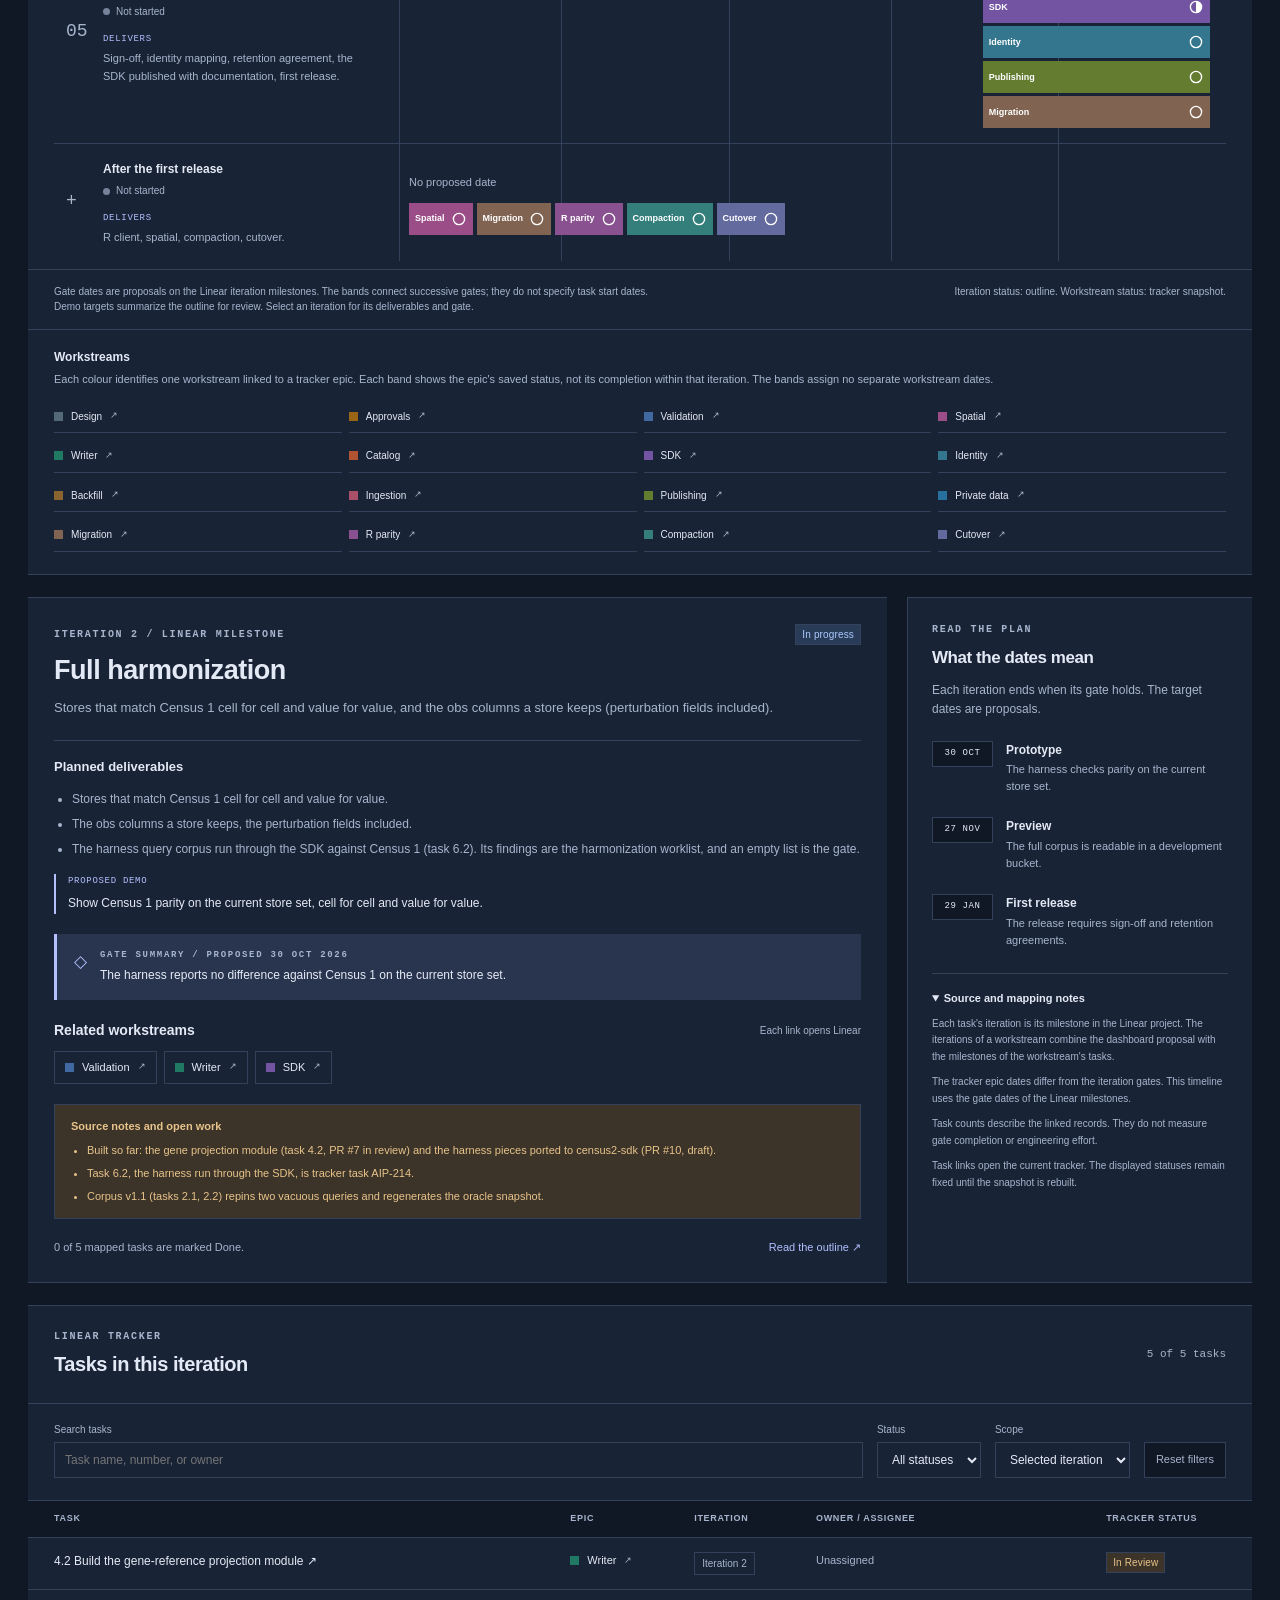
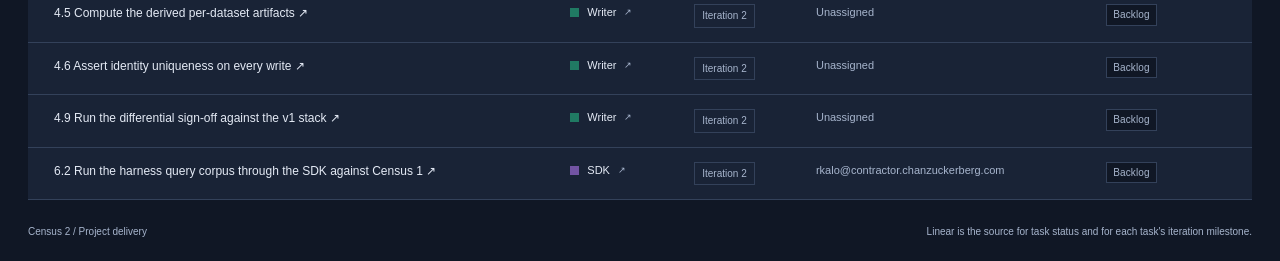
==== commit d6113c37: "Escape iteration ids in the dashboard HTML The timeline and the task table put item.id and task.iter" ====
--- a/dashboard/index.html
+++ b/dashboard/index.html
@@ -178,7 +178,7 @@
     <div id="workstream-detail" class="drawer-body"></div>
   </dialog>
   <noscript><p class="empty">Enable JavaScript to use the timeline. Read the linked presentation outline in Notion for the plan.</p></noscript>
-  <script type="application/json" id="project-data">{"schemaVersion":1,"capturedAt":"2026-10-02T19:10:57Z","sources":{"design":"https://app.notion.com/p/3d816a75378981f18f55c2bae3256a54","twoPager":"https://docs.google.com/document/d/14krJ7viYnLn98sYCpiPURT7chmniOUDZ4bM0gbNyBWc/edit?usp=sharing","slides":"https://docs.google.com/presentation/d/1sHhO4_GH2S7H84XsG30-RgMN0gUVAbCptDWye2q4nlA/edit?usp=sharing","outline":"https://app.notion.com/p/3e616a753789813491d6ffa66a4c3998","project":"https://linear.app/biohub/project/census-on-zarr-7dceee3d0089","plan":"https://app.notion.com/p/3b216a75378981c9b7f3d954789aefe4","tracker":"https://linear.app/biohub/project/census-on-zarr-7dceee3d0089/issues","iterationProposal":"https://app.notion.com/p/68916a75378982a3908e018e928d7eb7"},"outlineEditedAt":"2026-10-01T17:24:02.938Z","mappingNote":"Each task's iteration is its milestone in the Linear project. The iterations of a workstream combine the dashboard proposal with the milestones of the workstream's tasks.","scheduleNote":"Gate dates are proposals on the Linear iteration milestones. The bands connect successive gates; they do not specify task start dates.","iterations":[{"id":"0","title":"Design and measurement","date":null,"status":"Done","delivery":"The design record, the evidence, the plan.","demo":"Review the design record, measurements, and implementation plan.","deliverables":["The design record.","The evidence: the layout spike, the differential harness, and the catalog prototype.","The plan."],"gate":"The design and measurement work is complete.","notes":["Iteration 0 is complete."]},{"id":"1","title":"End-to-end skeleton","date":"2026-09-30","status":"Done","delivery":"Writer, bulk ingestion, catalog, SDK, one check against Census 1.","demo":"Run one SDK query end to end and compare its result with Census 1 on one dataset.","deliverables":["The census dataset writer (PR #2, merged).","Bulk ingestion: the reconciliation job on HealthOmics (PR #2, merged). One run converted 100 datasets in one hour of wall time and produced 96 stores.","The catalog: the Iteration 1 catalog builder and the exclusion rule (PR #4, merged 2026-09-29).","The SDK skeleton: one query over the 96 stores returns one AnnData (PR #4, merged 2026-09-29).","One check against Census 1: one dataset, 4,778 cells, zero of 9,424,345 nonzeros differ."],"gate":"One query runs through the system and matches Census 1 on the dataset under comparison.","notes":["Iteration 1 is complete. The team confirmed the gate on 2026-09-30.","PR #2 and PR #4 are merged, and tracker task 6.1 is Done.","Harmonization is a stub. A multi-store query returns the obs columns that every selected store holds. Iteration 2 replaces the stub."]},{"id":"2","title":"Full harmonization","date":"2026-10-30","status":"In progress","delivery":"Stores that match Census 1 cell for cell and value for value, and the obs columns a store keeps (perturbation fields included).","demo":"Show Census 1 parity on the current store set, cell for cell and value for value.","deliverables":["Stores that match Census 1 cell for cell and value for value.","The obs columns a store keeps, the perturbation fields included.","The harness query corpus run through the SDK against Census 1 (task 6.2). Its findings are the harmonization worklist, and an empty list is the gate."],"gate":"The harness reports no difference against Census 1 on the current store set.","notes":["Built so far: the gene projection module (task 4.2, PR #7 in review) and the harness pieces ported to census2-sdk (PR #10, draft).","Task 6.2, the harness run through the SDK, is tracker task AIP-214.","Corpus v1.1 (tasks 2.1, 2.2) repins two vacuous queries and regenerates the oracle snapshot."]},{"id":"3","title":"Scale and layout","date":"2026-11-27","status":"Not started","delivery":"Preview-ready: the full corpus, the store layout decided, the release builder.","demo":"Query the full corpus through the catalog and SDK in a development bucket.","deliverables":["The full corpus, readable through the catalog and the SDK in a development bucket.","The store layout decided, the X encoding included.","The release builder.","Scale measurements from the benchmark rig: data volume, request count, elapsed time, and concurrency for the wide filters."],"gate":"The full corpus is readable through the catalog and SDK in a development bucket.","notes":["Built so far: the layout measurements and the backfill inventory.","The X encoding decision is with scverse.","The preview has no production sign-off."]},{"id":"4","title":"Continuous ingestion and private data","date":"2026-12-18","status":"Not started","delivery":"The curation pipeline step, private catalogs, the filter interface over the kept obs columns, a beta on the preview.","demo":"Show continuous ingestion and query public and authorized private data together.","deliverables":["The curation pipeline step, on Step Functions.","Private catalogs, queried together with public data in one call.","The filter interface over the kept obs columns.","A beta on the preview."],"gate":"The system supports continuous ingestion and public and private sources in one query.","notes":["Nothing is built yet. The design exists.","Where the writer runs in production and artifact registration in Discover are open decisions.","The curation pipeline step brings monitoring and alerting."]},{"id":"5","title":"Approvals and first release","date":"2027-01-29","status":"Not started","delivery":"Sign-off, identity mapping, retention agreement, the SDK published with documentation, first release.","demo":"Publish the first release and documented SDK after the required approvals and agreements.","deliverables":["Formal sign-off on the design decisions.","The identity mapping from soma_joinid to (dataset_id, observation_joinid), derived from the last TileDB release.","The retention agreement with the bucket owners.","The SDK published with documentation and a migration guide.","The first release: a manifest over immutable stores plus a catalog snapshot."],"gate":"The release and SDK are published after the required approvals and agreements.","notes":["Retention, Discover registration, design sign-off, and the store format need agreements outside the team. None has an owner yet.","Broader ecosystem migration continues after the first release."]},{"id":"later","title":"After the first release","date":null,"status":"Not started","delivery":"R client, spatial, compaction, cutover.","demo":"R, spatial support, ecosystem migration, optional compaction, and cutover; no target date yet.","deliverables":["The R client, once the R stack reads sharded Zarr.","Spatial: the SpatialData representation with scenes and images. The expression data of spatial datasets is in the first release, as in Census 1.","Compaction, optional, when wide-query cost calls for it.","Cutover: retirement of the TileDB corpus and the 1.x package, inside the five-year commitment."],"gate":"Each deferred workstream has its own completion condition in the plan.","notes":["The outline assigns no date. Cutover follows the first release and R reading Zarr, and the last TileDB release stays supported until November 2030.","Built so far: one failed R read test."]}],"epics":[{"id":"0","title":"Phase 0: Design","color":"#536878","url":"https://linear.app/biohub/issue/AIP-124/phase-0-design","status":"Done","iterations":["0"],"trackerStart":"2026-09-07","trackerEnd":"2026-09-18","workstream":"Design"},{"id":"1","title":"Phase 1: Approvals and amendments","color":"#9a6515","url":"https://linear.app/biohub/issue/AIP-125/phase-1-approvals-and-amendments","status":"Backlog","iterations":["5"],"trackerStart":"2026-09-21","trackerEnd":"2026-10-02","workstream":"Approvals"},{"id":"2","title":"Phase 2: The validation harness","color":"#4169a1","url":"https://linear.app/biohub/issue/AIP-126/phase-2-the-validation-harness","status":"Done","iterations":["0","2","3"],"trackerStart":"2026-09-21","trackerEnd":"2026-10-02","workstream":"Validation"},{"id":"3","title":"Phase 3: Spatial representation","color":"#9b4d87","url":"https://linear.app/biohub/issue/AIP-127/phase-3-spatial-representation","status":"Backlog","iterations":["later"],"trackerStart":"2026-09-21","trackerEnd":"2026-10-02","workstream":"Spatial"},{"id":"4","title":"Phase 4: The per-dataset writer","color":"#207a63","url":"https://linear.app/biohub/issue/AIP-128/phase-4-the-per-dataset-writer","status":"In Progress","iterations":["0","1","2","3","4"],"trackerStart":"2026-10-05","trackerEnd":"2026-10-16","workstream":"Writer"},{"id":"5","title":"Phase 5: The catalog","color":"#b25432","url":"https://linear.app/biohub/issue/AIP-129/phase-5-the-catalog","status":"In Progress","iterations":["1","3","4"],"trackerStart":"2026-10-19","trackerEnd":"2026-10-30","workstream":"Catalog"},{"id":"6","title":"Phase 6: The v2 Python SDK","color":"#7254a3","url":"https://linear.app/biohub/issue/AIP-130/phase-6-the-v2-python-sdk","status":"In Progress","iterations":["1","2","3","4","5"],"trackerStart":"2026-11-02","trackerEnd":"2026-11-13","workstream":"SDK"},{"id":"7","title":"Phase 7: The identity proof","color":"#34768e","url":"https://linear.app/biohub/issue/AIP-131/phase-7-the-identity-proof","status":"Backlog","iterations":["5"],"trackerStart":"2026-11-16","trackerEnd":"2026-11-27","workstream":"Identity"},{"id":"8","title":"Phase 8: Backfill ingestion","color":"#89642f","url":"https://linear.app/biohub/issue/AIP-132/phase-8-backfill-ingestion","status":"Backlog","iterations":["3"],"trackerStart":"2026-11-02","trackerEnd":"2026-11-13","workstream":"Backfill"},{"id":"9","title":"Phase 9: Ongoing ingestion","color":"#a94f68","url":"https://linear.app/biohub/issue/AIP-133/phase-9-ongoing-ingestion","status":"In Progress","iterations":["1","4"],"trackerStart":"2026-11-02","trackerEnd":"2026-11-13","workstream":"Ingestion"},{"id":"10","title":"Phase 10: Publish","color":"#647c30","url":"https://linear.app/biohub/issue/AIP-134/phase-10-publish","status":"Backlog","iterations":["3","5"],"trackerStart":"2026-11-30","trackerEnd":"2026-12-11","workstream":"Publishing"},{"id":"11","title":"Phase 11: Private datasets","color":"#276f9d","url":"https://linear.app/biohub/issue/AIP-135/phase-11-private-datasets","status":"Backlog","iterations":["4"],"trackerStart":"2026-11-16","trackerEnd":"2026-11-27","workstream":"Private data"},{"id":"12","title":"Phase 12: Migrate the ecosystem","color":"#806350","url":"https://linear.app/biohub/issue/AIP-136/phase-12-migrate-the-ecosystem","status":"Backlog","iterations":["5","later"],"trackerStart":"2026-12-14","trackerEnd":"2026-12-25","workstream":"Migration"},{"id":"13","title":"Phase 13: R parity","color":"#89518f","url":"https://linear.app/biohub/issue/AIP-138/phase-13-r-parity","status":"Backlog","iterations":["later"],"trackerStart":"2026-12-14","trackerEnd":"2026-12-25","workstream":"R parity"},{"id":"14","title":"Phase 14: Compaction (optional)","color":"#347f7b","url":"https://linear.app/biohub/issue/AIP-139/phase-14-compaction-optional","status":"Backlog","iterations":["later"],"trackerStart":"2026-12-14","trackerEnd":"2026-12-25","workstream":"Compaction"},{"id":"15","title":"Phase 15: Cutover","color":"#636a9e","url":"https://linear.app/biohub/issue/AIP-141/phase-15-cutover","status":"Backlog","iterations":["later"],"trackerStart":"2026-12-28","trackerEnd":"2027-01-08","workstream":"Cutover"}],"tasks":[{"id":"2.1","title":"2.1 Define the fixed query corpus","url":"https://linear.app/biohub/issue/AIP-137/21-define-the-fixed-query-corpus","status":"Done","epic":"2","iteration":"0","owner":"Unassigned","trackerStart":null,"trackerEnd":null},{"id":"2.2","title":"2.2 Build the v1 oracle runner","url":"https://linear.app/biohub/issue/AIP-140/22-build-the-v1-oracle-runner","status":"Done","epic":"2","iteration":"0","owner":"Unassigned","trackerStart":null,"trackerEnd":null},{"id":"2.3","title":"2.3 Define the canonical result form and build the comparator","url":"https://linear.app/biohub/issue/AIP-143/23-define-the-canonical-result-form-and-build-the-comparator","status":"Done","epic":"2","iteration":"0","owner":"Unassigned","trackerStart":null,"trackerEnd":null},{"id":"2.4","title":"2.4 Build the stack-under-test adapter","url":"https://linear.app/biohub/issue/AIP-145/24-build-the-stack-under-test-adapter","status":"Done","epic":"2","iteration":"0","owner":"Unassigned","trackerStart":null,"trackerEnd":null},{"id":"2.5","title":"2.5 Build the benchmark rig for data volume and request count","url":"https://linear.app/biohub/issue/AIP-147/25-build-the-benchmark-rig-for-data-volume-and-request-count","status":"Done","epic":"2","iteration":"0","owner":"Unassigned","trackerStart":null,"trackerEnd":null},{"id":"4.1","title":"4.1 Write the harmonization disposition table","url":"https://linear.app/biohub/issue/AIP-142/41-write-the-harmonization-disposition-table","status":"Done","epic":"4","iteration":"0","owner":"Unassigned","trackerStart":null,"trackerEnd":null},{"id":"4.2","title":"4.2 Build the gene-reference projection module","url":"https://linear.app/biohub/issue/AIP-144/42-build-the-gene-reference-projection-module","status":"In Review","epic":"4","iteration":"2","owner":"Unassigned","trackerStart":null,"trackerEnd":null},{"id":"4.3","title":"4.3 Port the spike's X encoding","url":"https://linear.app/biohub/issue/AIP-146/43-port-the-spikes-x-encoding","status":"Backlog","epic":"4","iteration":"3","owner":"Unassigned","trackerStart":null,"trackerEnd":null},{"id":"4.4","title":"4.4 Encode obs and var","url":"https://linear.app/biohub/issue/AIP-148/44-encode-obs-and-var","status":"Backlog","epic":"4","iteration":"3","owner":"Unassigned","trackerStart":null,"trackerEnd":null},{"id":"4.5","title":"4.5 Compute the derived per-dataset artifacts","url":"https://linear.app/biohub/issue/AIP-160/45-compute-the-derived-per-dataset-artifacts","status":"Backlog","epic":"4","iteration":"2","owner":"Unassigned","trackerStart":null,"trackerEnd":null},{"id":"4.6","title":"4.6 Assert identity uniqueness on every write","url":"https://linear.app/biohub/issue/AIP-161/46-assert-identity-uniqueness-on-every-write","status":"Backlog","epic":"4","iteration":"2","owner":"Unassigned","trackerStart":null,"trackerEnd":null},{"id":"4.7","title":"4.7 Emit the store-root records: inventory and summary","url":"https://linear.app/biohub/issue/AIP-162/47-emit-the-store-root-records-inventory-and-summary","status":"Backlog","epic":"4","iteration":"3","owner":"Unassigned","trackerStart":null,"trackerEnd":null},{"id":"4.8","title":"4.8 Derive the address and finalize atomically","url":"https://linear.app/biohub/issue/AIP-163/48-derive-the-address-and-finalize-atomically","status":"Backlog","epic":"4","iteration":"3","owner":"Unassigned","trackerStart":null,"trackerEnd":null},{"id":"4.9","title":"4.9 Run the differential sign-off against the v1 stack","url":"https://linear.app/biohub/issue/AIP-164/49-run-the-differential-sign-off-against-the-v1-stack","status":"Backlog","epic":"4","iteration":"2","owner":"Unassigned","trackerStart":null,"trackerEnd":null},{"id":"4.10","title":"4.10 Build the pipeline entrypoint","url":"https://linear.app/biohub/issue/AIP-165/410-build-the-pipeline-entrypoint","status":"Done","epic":"4","iteration":"1","owner":"Mike Lin","trackerStart":null,"trackerEnd":null},{"id":"4.11","title":"4.11 Define the census dataset writer contract for both callers","url":"https://linear.app/biohub/issue/AIP-166/411-define-the-census-dataset-writer-contract-for-both-callers","status":"Backlog","epic":"4","iteration":"4","owner":"Unassigned","trackerStart":null,"trackerEnd":null},{"id":"5.1","title":"5.1 Define the catalog row schema and dictionary format","url":"https://linear.app/biohub/issue/AIP-151/51-define-the-catalog-row-schema-and-dictionary-format","status":"Backlog","epic":"5","iteration":"3","owner":"Unassigned","trackerStart":null,"trackerEnd":null},{"id":"5.2","title":"5.2 Build the dictionary and bitmaps from the TileDB corpus","url":"https://linear.app/biohub/issue/AIP-152/52-build-the-dictionary-and-bitmaps-from-the-tiledb-corpus","status":"Backlog","epic":"5","iteration":"3","owner":"Unassigned","trackerStart":null,"trackerEnd":null},{"id":"5.3","title":"5.3 Build the exclusion path in the SDK","url":"https://linear.app/biohub/issue/AIP-153/53-build-the-exclusion-path-in-the-sdk","status":"In Progress","epic":"5","iteration":"3","owner":"Unassigned","trackerStart":null,"trackerEnd":null},{"id":"5.4","title":"5.4 Extract one implementation shared with the per-chunk obs index","url":"https://linear.app/biohub/issue/AIP-154/54-extract-one-implementation-shared-with-the-per-chunk-obs-index","status":"Backlog","epic":"5","iteration":"3","owner":"Unassigned","trackerStart":null,"trackerEnd":null},{"id":"5.5","title":"5.5 Implement the publication protocol","url":"https://linear.app/biohub/issue/AIP-155/55-implement-the-publication-protocol","status":"Backlog","epic":"5","iteration":"3","owner":"Unassigned","trackerStart":null,"trackerEnd":null},{"id":"5.6","title":"5.6 Build catalog rows from store summary records","url":"https://linear.app/biohub/issue/AIP-156/56-build-catalog-rows-from-store-summary-records","status":"Backlog","epic":"5","iteration":"3","owner":"Unassigned","trackerStart":null,"trackerEnd":null},{"id":"5.7","title":"5.7 Run the no-false-negative proof","url":"https://linear.app/biohub/issue/AIP-157/57-run-the-no-false-negative-proof","status":"Backlog","epic":"5","iteration":"3","owner":"Unassigned","trackerStart":null,"trackerEnd":null},{"id":"5.8","title":"5.8 Derive the column set from the curation schema","url":"https://linear.app/biohub/issue/AIP-158/58-derive-the-column-set-from-the-curation-schema","status":"Backlog","epic":"5","iteration":"3","owner":"Unassigned","trackerStart":null,"trackerEnd":null},{"id":"6.1","title":"6.1 Build the SDK skeleton over the catalog","url":"https://linear.app/biohub/issue/AIP-159/61-build-the-sdk-skeleton-over-the-catalog","status":"Done","epic":"6","iteration":"1","owner":"rkalo@contractor.chanzuckerberg.com","trackerStart":null,"trackerEnd":null},{"id":"6.2","title":"6.2 Run the harness query corpus through the SDK against Census 1","url":"https://linear.app/biohub/issue/AIP-214/62-run-the-harness-query-corpus-through-the-sdk-against-census-1","status":"Backlog","epic":"6","iteration":"2","owner":"rkalo@contractor.chanzuckerberg.com","trackerStart":null,"trackerEnd":null},{"id":"9.1","title":"9.1 Build the Nextflow bulk-ingestion pipeline","url":"https://linear.app/biohub/issue/AIP-149/91-build-the-nextflow-bulk-ingestion-pipeline","status":"In Review","epic":"9","iteration":"1","owner":"Mike Lin","trackerStart":null,"trackerEnd":null},{"id":"9.2","title":"9.2 Add the census-writer step to the curation ingestion pipeline","url":"https://linear.app/biohub/issue/AIP-150/92-add-the-census-writer-step-to-the-curation-ingestion-pipeline","status":"Backlog","epic":"9","iteration":"4","owner":"rkalo@contractor.chanzuckerberg.com","trackerStart":null,"trackerEnd":null}]}</script>
+  <script type="application/json" id="project-data">{"schemaVersion":1,"capturedAt":"2026-10-02T19:10:57Z","sources":{"design":"https://app.notion.com/p/3d816a75378981f18f55c2bae3256a54","queryDiagram":"https://scaling-dollop-pzyy6pk.pages.github.io/census-query-sequence.html","twoPager":"https://docs.google.com/document/d/14krJ7viYnLn98sYCpiPURT7chmniOUDZ4bM0gbNyBWc/edit?usp=sharing","slides":"https://docs.google.com/presentation/d/1sHhO4_GH2S7H84XsG30-RgMN0gUVAbCptDWye2q4nlA/edit?usp=sharing","outline":"https://app.notion.com/p/3e616a753789813491d6ffa66a4c3998","project":"https://linear.app/biohub/project/census-on-zarr-7dceee3d0089","plan":"https://app.notion.com/p/3b216a75378981c9b7f3d954789aefe4","tracker":"https://linear.app/biohub/project/census-on-zarr-7dceee3d0089/issues","iterationProposal":"https://app.notion.com/p/68916a75378982a3908e018e928d7eb7"},"outlineEditedAt":"2026-10-01T17:24:02.938Z","mappingNote":"Each task's iteration is its milestone in the Linear project. The iterations of a workstream combine the dashboard proposal with the milestones of the workstream's tasks.","scheduleNote":"Gate dates are proposals on the Linear iteration milestones. The bands connect successive gates; they do not specify task start dates.","iterations":[{"id":"0","title":"Design and measurement","date":null,"status":"Done","delivery":"The design record, the evidence, the plan.","demo":"Review the design record, measurements, and implementation plan.","deliverables":["The design record.","The evidence: the layout spike, the differential harness, and the catalog prototype.","The plan."],"gate":"The design and measurement work is complete.","notes":["Iteration 0 is complete."]},{"id":"1","title":"End-to-end skeleton","date":"2026-09-30","status":"Done","delivery":"Writer, bulk ingestion, catalog, SDK, one check against Census 1.","demo":"Run one SDK query end to end and compare its result with Census 1 on one dataset.","deliverables":["The census dataset writer (PR #2, merged).","Bulk ingestion: the reconciliation job on HealthOmics (PR #2, merged). One run converted 100 datasets in one hour of wall time and produced 96 stores.","The catalog: the Iteration 1 catalog builder and the exclusion rule (PR #4, merged 2026-09-29).","The SDK skeleton: one query over the 96 stores returns one AnnData (PR #4, merged 2026-09-29).","One check against Census 1: one dataset, 4,778 cells, zero of 9,424,345 nonzeros differ."],"gate":"One query runs through the system and matches Census 1 on the dataset under comparison.","notes":["Iteration 1 is complete. The team confirmed the gate on 2026-09-30.","PR #2 and PR #4 are merged, and tracker task 6.1 is Done.","Harmonization is a stub. A multi-store query returns the obs columns that every selected store holds. Iteration 2 replaces the stub."]},{"id":"2","title":"Full harmonization","date":"2026-10-30","status":"In progress","delivery":"Stores that match Census 1 cell for cell and value for value, and the obs columns a store keeps (perturbation fields included).","demo":"Show Census 1 parity on the current store set, cell for cell and value for value.","deliverables":["Stores that match Census 1 cell for cell and value for value.","The obs columns a store keeps, the perturbation fields included.","The harness query corpus run through the SDK against Census 1 (task 6.2). Its findings are the harmonization worklist, and an empty list is the gate."],"gate":"The harness reports no difference against Census 1 on the current store set.","notes":["Built so far: the gene projection module (task 4.2, PR #7 in review) and the harness pieces ported to census2-sdk (PR #10, draft).","Task 6.2, the harness run through the SDK, is tracker task AIP-214.","Corpus v1.1 (tasks 2.1, 2.2) repins two vacuous queries and regenerates the oracle snapshot."]},{"id":"3","title":"Scale and layout","date":"2026-11-27","status":"Not started","delivery":"Preview-ready: the full corpus, the store layout decided, the release builder.","demo":"Query the full corpus through the catalog and SDK in a development bucket.","deliverables":["The full corpus, readable through the catalog and the SDK in a development bucket.","The store layout decided, the X encoding included.","The release builder.","Scale measurements from the benchmark rig: data volume, request count, elapsed time, and concurrency for the wide filters."],"gate":"The full corpus is readable through the catalog and SDK in a development bucket.","notes":["Built so far: the layout measurements and the backfill inventory.","The X encoding decision is with scverse.","The preview has no production sign-off."]},{"id":"4","title":"Continuous ingestion and private data","date":"2026-12-18","status":"Not started","delivery":"The curation pipeline step, private catalogs, the filter interface over the kept obs columns, a beta on the preview.","demo":"Show continuous ingestion and query public and authorized private data together.","deliverables":["The curation pipeline step, on Step Functions.","Private catalogs, queried together with public data in one call.","The filter interface over the kept obs columns.","A beta on the preview."],"gate":"The system supports continuous ingestion and public and private sources in one query.","notes":["Nothing is built yet. The design exists.","Where the writer runs in production and artifact registration in Discover are open decisions.","The curation pipeline step brings monitoring and alerting."]},{"id":"5","title":"Approvals and first release","date":"2027-01-29","status":"Not started","delivery":"Sign-off, identity mapping, retention agreement, the SDK published with documentation, first release.","demo":"Publish the first release and documented SDK after the required approvals and agreements.","deliverables":["Formal sign-off on the design decisions.","The identity mapping from soma_joinid to (dataset_id, observation_joinid), derived from the last TileDB release.","The retention agreement with the bucket owners.","The SDK published with documentation and a migration guide.","The first release: a manifest over immutable stores plus a catalog snapshot."],"gate":"The release and SDK are published after the required approvals and agreements.","notes":["Retention, Discover registration, design sign-off, and the store format need agreements outside the team. None has an owner yet.","Broader ecosystem migration continues after the first release."]},{"id":"later","title":"After the first release","date":null,"status":"Not started","delivery":"R client, spatial, compaction, cutover.","demo":"R, spatial support, ecosystem migration, optional compaction, and cutover; no target date yet.","deliverables":["The R client, once the R stack reads sharded Zarr.","Spatial: the SpatialData representation with scenes and images. The expression data of spatial datasets is in the first release, as in Census 1.","Compaction, optional, when wide-query cost calls for it.","Cutover: retirement of the TileDB corpus and the 1.x package, inside the five-year commitment."],"gate":"Each deferred workstream has its own completion condition in the plan.","notes":["The outline assigns no date. Cutover follows the first release and R reading Zarr, and the last TileDB release stays supported until November 2030.","Built so far: one failed R read test."]}],"epics":[{"id":"0","title":"Phase 0: Design","color":"#536878","url":"https://linear.app/biohub/issue/AIP-124/phase-0-design","status":"Done","iterations":["0"],"trackerStart":"2026-09-07","trackerEnd":"2026-09-18","workstream":"Design"},{"id":"1","title":"Phase 1: Approvals and amendments","color":"#9a6515","url":"https://linear.app/biohub/issue/AIP-125/phase-1-approvals-and-amendments","status":"Backlog","iterations":["5"],"trackerStart":"2026-09-21","trackerEnd":"2026-10-02","workstream":"Approvals"},{"id":"2","title":"Phase 2: The validation harness","color":"#4169a1","url":"https://linear.app/biohub/issue/AIP-126/phase-2-the-validation-harness","status":"Done","iterations":["0","2","3"],"trackerStart":"2026-09-21","trackerEnd":"2026-10-02","workstream":"Validation"},{"id":"3","title":"Phase 3: Spatial representation","color":"#9b4d87","url":"https://linear.app/biohub/issue/AIP-127/phase-3-spatial-representation","status":"Backlog","iterations":["later"],"trackerStart":"2026-09-21","trackerEnd":"2026-10-02","workstream":"Spatial"},{"id":"4","title":"Phase 4: The per-dataset writer","color":"#207a63","url":"https://linear.app/biohub/issue/AIP-128/phase-4-the-per-dataset-writer","status":"In Progress","iterations":["0","1","2","3","4"],"trackerStart":"2026-10-05","trackerEnd":"2026-10-16","workstream":"Writer"},{"id":"5","title":"Phase 5: The catalog","color":"#b25432","url":"https://linear.app/biohub/issue/AIP-129/phase-5-the-catalog","status":"In Progress","iterations":["1","3","4"],"trackerStart":"2026-10-19","trackerEnd":"2026-10-30","workstream":"Catalog"},{"id":"6","title":"Phase 6: The v2 Python SDK","color":"#7254a3","url":"https://linear.app/biohub/issue/AIP-130/phase-6-the-v2-python-sdk","status":"In Progress","iterations":["1","2","3","4","5"],"trackerStart":"2026-11-02","trackerEnd":"2026-11-13","workstream":"SDK"},{"id":"7","title":"Phase 7: The identity proof","color":"#34768e","url":"https://linear.app/biohub/issue/AIP-131/phase-7-the-identity-proof","status":"Backlog","iterations":["5"],"trackerStart":"2026-11-16","trackerEnd":"2026-11-27","workstream":"Identity"},{"id":"8","title":"Phase 8: Backfill ingestion","color":"#89642f","url":"https://linear.app/biohub/issue/AIP-132/phase-8-backfill-ingestion","status":"Backlog","iterations":["3"],"trackerStart":"2026-11-02","trackerEnd":"2026-11-13","workstream":"Backfill"},{"id":"9","title":"Phase 9: Ongoing ingestion","color":"#a94f68","url":"https://linear.app/biohub/issue/AIP-133/phase-9-ongoing-ingestion","status":"In Progress","iterations":["1","4"],"trackerStart":"2026-11-02","trackerEnd":"2026-11-13","workstream":"Ingestion"},{"id":"10","title":"Phase 10: Publish","color":"#647c30","url":"https://linear.app/biohub/issue/AIP-134/phase-10-publish","status":"Backlog","iterations":["3","5"],"trackerStart":"2026-11-30","trackerEnd":"2026-12-11","workstream":"Publishing"},{"id":"11","title":"Phase 11: Private datasets","color":"#276f9d","url":"https://linear.app/biohub/issue/AIP-135/phase-11-private-datasets","status":"Backlog","iterations":["4"],"trackerStart":"2026-11-16","trackerEnd":"2026-11-27","workstream":"Private data"},{"id":"12","title":"Phase 12: Migrate the ecosystem","color":"#806350","url":"https://linear.app/biohub/issue/AIP-136/phase-12-migrate-the-ecosystem","status":"Backlog","iterations":["5","later"],"trackerStart":"2026-12-14","trackerEnd":"2026-12-25","workstream":"Migration"},{"id":"13","title":"Phase 13: R parity","color":"#89518f","url":"https://linear.app/biohub/issue/AIP-138/phase-13-r-parity","status":"Backlog","iterations":["later"],"trackerStart":"2026-12-14","trackerEnd":"2026-12-25","workstream":"R parity"},{"id":"14","title":"Phase 14: Compaction (optional)","color":"#347f7b","url":"https://linear.app/biohub/issue/AIP-139/phase-14-compaction-optional","status":"Backlog","iterations":["later"],"trackerStart":"2026-12-14","trackerEnd":"2026-12-25","workstream":"Compaction"},{"id":"15","title":"Phase 15: Cutover","color":"#636a9e","url":"https://linear.app/biohub/issue/AIP-141/phase-15-cutover","status":"Backlog","iterations":["later"],"trackerStart":"2026-12-28","trackerEnd":"2027-01-08","workstream":"Cutover"}],"tasks":[{"id":"2.1","title":"2.1 Define the fixed query corpus","url":"https://linear.app/biohub/issue/AIP-137/21-define-the-fixed-query-corpus","status":"Done","epic":"2","iteration":"0","owner":"Unassigned","trackerStart":null,"trackerEnd":null},{"id":"2.2","title":"2.2 Build the v1 oracle runner","url":"https://linear.app/biohub/issue/AIP-140/22-build-the-v1-oracle-runner","status":"Done","epic":"2","iteration":"0","owner":"Unassigned","trackerStart":null,"trackerEnd":null},{"id":"2.3","title":"2.3 Define the canonical result form and build the comparator","url":"https://linear.app/biohub/issue/AIP-143/23-define-the-canonical-result-form-and-build-the-comparator","status":"Done","epic":"2","iteration":"0","owner":"Unassigned","trackerStart":null,"trackerEnd":null},{"id":"2.4","title":"2.4 Build the stack-under-test adapter","url":"https://linear.app/biohub/issue/AIP-145/24-build-the-stack-under-test-adapter","status":"Done","epic":"2","iteration":"0","owner":"Unassigned","trackerStart":null,"trackerEnd":null},{"id":"2.5","title":"2.5 Build the benchmark rig for data volume and request count","url":"https://linear.app/biohub/issue/AIP-147/25-build-the-benchmark-rig-for-data-volume-and-request-count","status":"Done","epic":"2","iteration":"0","owner":"Unassigned","trackerStart":null,"trackerEnd":null},{"id":"4.1","title":"4.1 Write the harmonization disposition table","url":"https://linear.app/biohub/issue/AIP-142/41-write-the-harmonization-disposition-table","status":"Done","epic":"4","iteration":"0","owner":"Unassigned","trackerStart":null,"trackerEnd":null},{"id":"4.2","title":"4.2 Build the gene-reference projection module","url":"https://linear.app/biohub/issue/AIP-144/42-build-the-gene-reference-projection-module","status":"In Review","epic":"4","iteration":"2","owner":"Unassigned","trackerStart":null,"trackerEnd":null},{"id":"4.3","title":"4.3 Port the spike's X encoding","url":"https://linear.app/biohub/issue/AIP-146/43-port-the-spikes-x-encoding","status":"Backlog","epic":"4","iteration":"3","owner":"Unassigned","trackerStart":null,"trackerEnd":null},{"id":"4.4","title":"4.4 Encode obs and var","url":"https://linear.app/biohub/issue/AIP-148/44-encode-obs-and-var","status":"Backlog","epic":"4","iteration":"3","owner":"Unassigned","trackerStart":null,"trackerEnd":null},{"id":"4.5","title":"4.5 Compute the derived per-dataset artifacts","url":"https://linear.app/biohub/issue/AIP-160/45-compute-the-derived-per-dataset-artifacts","status":"Backlog","epic":"4","iteration":"2","owner":"Unassigned","trackerStart":null,"trackerEnd":null},{"id":"4.6","title":"4.6 Assert identity uniqueness on every write","url":"https://linear.app/biohub/issue/AIP-161/46-assert-identity-uniqueness-on-every-write","status":"Backlog","epic":"4","iteration":"2","owner":"Unassigned","trackerStart":null,"trackerEnd":null},{"id":"4.7","title":"4.7 Emit the store-root records: inventory and summary","url":"https://linear.app/biohub/issue/AIP-162/47-emit-the-store-root-records-inventory-and-summary","status":"Backlog","epic":"4","iteration":"3","owner":"Unassigned","trackerStart":null,"trackerEnd":null},{"id":"4.8","title":"4.8 Derive the address and finalize atomically","url":"https://linear.app/biohub/issue/AIP-163/48-derive-the-address-and-finalize-atomically","status":"Backlog","epic":"4","iteration":"3","owner":"Unassigned","trackerStart":null,"trackerEnd":null},{"id":"4.9","title":"4.9 Run the differential sign-off against the v1 stack","url":"https://linear.app/biohub/issue/AIP-164/49-run-the-differential-sign-off-against-the-v1-stack","status":"Backlog","epic":"4","iteration":"2","owner":"Unassigned","trackerStart":null,"trackerEnd":null},{"id":"4.10","title":"4.10 Build the pipeline entrypoint","url":"https://linear.app/biohub/issue/AIP-165/410-build-the-pipeline-entrypoint","status":"Done","epic":"4","iteration":"1","owner":"Mike Lin","trackerStart":null,"trackerEnd":null},{"id":"4.11","title":"4.11 Define the census dataset writer contract for both callers","url":"https://linear.app/biohub/issue/AIP-166/411-define-the-census-dataset-writer-contract-for-both-callers","status":"Backlog","epic":"4","iteration":"4","owner":"Unassigned","trackerStart":null,"trackerEnd":null},{"id":"5.1","title":"5.1 Define the catalog row schema and dictionary format","url":"https://linear.app/biohub/issue/AIP-151/51-define-the-catalog-row-schema-and-dictionary-format","status":"Backlog","epic":"5","iteration":"3","owner":"Unassigned","trackerStart":null,"trackerEnd":null},{"id":"5.2","title":"5.2 Build the dictionary and bitmaps from the TileDB corpus","url":"https://linear.app/biohub/issue/AIP-152/52-build-the-dictionary-and-bitmaps-from-the-tiledb-corpus","status":"Backlog","epic":"5","iteration":"3","owner":"Unassigned","trackerStart":null,"trackerEnd":null},{"id":"5.3","title":"5.3 Build the exclusion path in the SDK","url":"https://linear.app/biohub/issue/AIP-153/53-build-the-exclusion-path-in-the-sdk","status":"In Progress","epic":"5","iteration":"3","owner":"Unassigned","trackerStart":null,"trackerEnd":null},{"id":"5.4","title":"5.4 Extract one implementation shared with the per-chunk obs index","url":"https://linear.app/biohub/issue/AIP-154/54-extract-one-implementation-shared-with-the-per-chunk-obs-index","status":"Backlog","epic":"5","iteration":"3","owner":"Unassigned","trackerStart":null,"trackerEnd":null},{"id":"5.5","title":"5.5 Implement the publication protocol","url":"https://linear.app/biohub/issue/AIP-155/55-implement-the-publication-protocol","status":"Backlog","epic":"5","iteration":"3","owner":"Unassigned","trackerStart":null,"trackerEnd":null},{"id":"5.6","title":"5.6 Build catalog rows from store summary records","url":"https://linear.app/biohub/issue/AIP-156/56-build-catalog-rows-from-store-summary-records","status":"Backlog","epic":"5","iteration":"3","owner":"Unassigned","trackerStart":null,"trackerEnd":null},{"id":"5.7","title":"5.7 Run the no-false-negative proof","url":"https://linear.app/biohub/issue/AIP-157/57-run-the-no-false-negative-proof","status":"Backlog","epic":"5","iteration":"3","owner":"Unassigned","trackerStart":null,"trackerEnd":null},{"id":"5.8","title":"5.8 Derive the column set from the curation schema","url":"https://linear.app/biohub/issue/AIP-158/58-derive-the-column-set-from-the-curation-schema","status":"Backlog","epic":"5","iteration":"3","owner":"Unassigned","trackerStart":null,"trackerEnd":null},{"id":"6.1","title":"6.1 Build the SDK skeleton over the catalog","url":"https://linear.app/biohub/issue/AIP-159/61-build-the-sdk-skeleton-over-the-catalog","status":"Done","epic":"6","iteration":"1","owner":"rkalo@contractor.chanzuckerberg.com","trackerStart":null,"trackerEnd":null},{"id":"6.2","title":"6.2 Run the harness query corpus through the SDK against Census 1","url":"https://linear.app/biohub/issue/AIP-214/62-run-the-harness-query-corpus-through-the-sdk-against-census-1","status":"Backlog","epic":"6","iteration":"2","owner":"rkalo@contractor.chanzuckerberg.com","trackerStart":null,"trackerEnd":null},{"id":"9.1","title":"9.1 Build the Nextflow bulk-ingestion pipeline","url":"https://linear.app/biohub/issue/AIP-149/91-build-the-nextflow-bulk-ingestion-pipeline","status":"In Review","epic":"9","iteration":"1","owner":"Mike Lin","trackerStart":null,"trackerEnd":null},{"id":"9.2","title":"9.2 Add the census-writer step to the curation ingestion pipeline","url":"https://linear.app/biohub/issue/AIP-150/92-add-the-census-writer-step-to-the-curation-ingestion-pipeline","status":"Backlog","epic":"9","iteration":"4","owner":"rkalo@contractor.chanzuckerberg.com","trackerStart":null,"trackerEnd":null}]}</script>
   <script type="application/json" id="palette-data">{"muted":{"label":"Muted","description":"Soft fills with dark labels reduce the amount of solid colour in the chart.","ink":"#23313b","colors":{"0":"#d5dee5","1":"#ecd6a7","2":"#c4d6ef","3":"#e2c6dc","4":"#bcddd1","5":"#edcbbb","6":"#d3c8e8","7":"#bddce5","8":"#ddcfac","9":"#e8c4cc","10":"#d4dfa9","11":"#b8d8ed","12":"#dacabc","13":"#dec6e9","14":"#b9deda","15":"#c9cdec"}},"vivid":{"label":"Vivid","description":"Saturated fills put more emphasis on the epic bands.","ink":"#ffffff","colors":{"0":"#475569","1":"#a16207","2":"#1d4ed8","3":"#a21caf","4":"#047857","5":"#c2410c","6":"#6d28d9","7":"#0e7490","8":"#854d0e","9":"#be123c","10":"#4d7c0f","11":"#0369a1","12":"#92400e","13":"#7e22ce","14":"#0f766e","15":"#4338ca"}}}</script>
   <script>(() => {
   'use strict';
@@ -198,7 +198,7 @@
     'In Review':'<path d="M2 10s3-5 8-5 8 5 8 5-3 5-8 5-8-5-8-5Z"/><circle cx="10" cy="10" r="2"/>',
   };
   const statusIcon = (status) => `<svg class="status-icon" viewBox="0 0 20 20" fill="none" stroke="currentColor" stroke-width="1.7" stroke-linecap="round" stroke-linejoin="round" aria-hidden="true" focusable="false">${Object.hasOwn(statusIcons,status) ? statusIcons[status] : '<circle cx="10" cy="10" r="7"/><path d="M8 7a2 2 0 1 1 3 1.7c-1 .5-1 1.3-1 1.8M10 13h0"/>'}</svg>`;
-  const epicBands = (epics) => epics.map((epic) => `<button type="button" class="epic-band" data-workstream="${epic.id}" aria-pressed="false" aria-controls="workstream-drawer" aria-haspopup="dialog" aria-label="${esc(epic.workstream)} workstream; tracker status: ${esc(epic.status)}. Show workstream details" style="--epic-color:var(--epic-${epic.id})" title="${esc(epic.workstream)} — Tracker status: ${esc(epic.status)}"><span class="workstream-name">${esc(epic.workstream)}</span>${statusIcon(epic.status)}</button>`).join('');
+  const epicBands = (epics) => epics.map((epic) => `<button type="button" class="epic-band" data-workstream="${esc(epic.id)}" aria-pressed="false" aria-controls="workstream-drawer" aria-haspopup="dialog" aria-label="${esc(epic.workstream)} workstream; tracker status: ${esc(epic.status)}. Show workstream details" style="--epic-color:var(--epic-${esc(epic.id)})" title="${esc(epic.workstream)} — Tracker status: ${esc(epic.status)}"><span class="workstream-name">${esc(epic.workstream)}</span>${statusIcon(epic.status)}</button>`).join('');
   const date = (value, options = {}) => new Intl.DateTimeFormat('en-GB', {day:'numeric', month:'short', timeZone:'UTC', ...options}).format(new Date(value));
   const statusClass = (value) => value.toLowerCase() === 'done' ? 'done' : value.toLowerCase() === 'in progress' ? 'active' : value.toLowerCase() === 'in review' ? 'review' : '';
   const badge = (status) => `<span class="badge ${statusClass(status)}">${esc(status)}</span>`;
@@ -295,7 +295,7 @@
   selectTheme(hasTheme(requestedTheme) ? requestedTheme : hasTheme(savedTheme) ? savedTheme : 'midnight',false);
 
   $('source-links').innerHTML = [
-    ['design', 'Design doc'], ['twoPager', 'Meg’s 2-pager'], ['slides', 'Slides'],
+    ['design', 'Design doc'], ['queryDiagram', 'Query diagram'], ['twoPager', 'Meg’s 2-pager'], ['slides', 'Slides'],
     ['outline', 'Presentation outline'], ['project', 'Project'], ['tracker', 'Tracker'],
   ].map(([key, label]) => link(data.sources[key], label)).join('');
   // The checkpoint dates follow the Linear milestones, as the timeline does.
@@ -337,7 +337,7 @@
     } else {
       track = `<span class="undated-group"><span class="undated">${item.id === '0' ? '<i class="dot done"></i> Design and measurement complete' : 'No proposed date'}</span><span class="undated-epics">${epicBands(epics)}</span></span>`;
     }
-    return `<div class="iteration-row" data-iteration="${item.id}" style="min-height:${item.date ? 48 + epics.length * 35 : 90}px"><button type="button" class="row-label" data-iteration="${item.id}" aria-pressed="false" aria-controls="iteration-detail" aria-describedby="demo-${item.id}" aria-label="${esc(item.id === 'later' ? 'Later' : `Iteration ${item.id}`)}: ${esc(item.title)}${item.date ? `, proposed gate ${date(item.date,{year:'numeric'})}` : ''}"><span class="iteration-number">${item.id === 'later' ? '+' : `0${item.id}`}</span><span><span class="row-title">${esc(item.title)}</span><span class="row-meta ${item.status === 'Done' ? 'done' : item.status === 'In progress' ? 'current' : ''}"><i class="dot"></i>${esc(item.status)}</span><span class="row-deliverable" id="demo-${item.id}"><span class="deliverable-label">Delivers</span>${esc(item.delivery)}</span></span></button><div class="track" style="background:linear-gradient(to right,${grid})">${track}</div></div>`;
+    return `<div class="iteration-row" data-iteration="${esc(item.id)}" style="min-height:${item.date ? 48 + epics.length * 35 : 90}px"><button type="button" class="row-label" data-iteration="${esc(item.id)}" aria-pressed="false" aria-controls="iteration-detail" aria-describedby="demo-${esc(item.id)}" aria-label="${esc(item.id === 'later' ? 'Later' : `Iteration ${item.id}`)}: ${esc(item.title)}${item.date ? `, proposed gate ${date(item.date,{year:'numeric'})}` : ''}"><span class="iteration-number">${item.id === 'later' ? '+' : `0${esc(item.id)}`}</span><span><span class="row-title">${esc(item.title)}</span><span class="row-meta ${item.status === 'Done' ? 'done' : item.status === 'In progress' ? 'current' : ''}"><i class="dot"></i>${esc(item.status)}</span><span class="row-deliverable" id="demo-${esc(item.id)}"><span class="deliverable-label">Delivers</span>${esc(item.delivery)}</span></span></button><div class="track" style="background:linear-gradient(to right,${grid})">${track}</div></div>`;
   }).join('');
 
   function renderTasks() {
@@ -352,7 +352,7 @@
     $('empty').textContent = scopedTasks.length === 0 && !all ? selectedEpic !== null ? 'No child tasks are linked to this workstream in the snapshot. Open the epic in Linear for its deliverables.' : 'No child tasks are mapped to this iteration yet. Open the linked epics for their deliverables.' : 'No tasks match these filters.';
     $('tasks').innerHTML = tasks.map((task) => {
       const epic = data.epics.find((item) => item.id === task.epic);
-      return `<tr><td>${link(task.url,task.title)}</td><td>${epicLink(epic,true)}</td><td><button class="table-iteration" data-iteration="${task.iteration}" type="button">${task.iteration === 'later' ? 'Later' : `Iteration ${task.iteration}`}</button></td><td>${esc(task.owner)}</td><td>${badge(task.status)}</td></tr>`;
+      return `<tr><td>${link(task.url,task.title)}</td><td>${epicLink(epic,true)}</td><td><button class="table-iteration" data-iteration="${esc(task.iteration)}" type="button">${task.iteration === 'later' ? 'Later' : `Iteration ${esc(task.iteration)}`}</button></td><td>${esc(task.owner)}</td><td>${badge(task.status)}</td></tr>`;
     }).join('');
   }
 
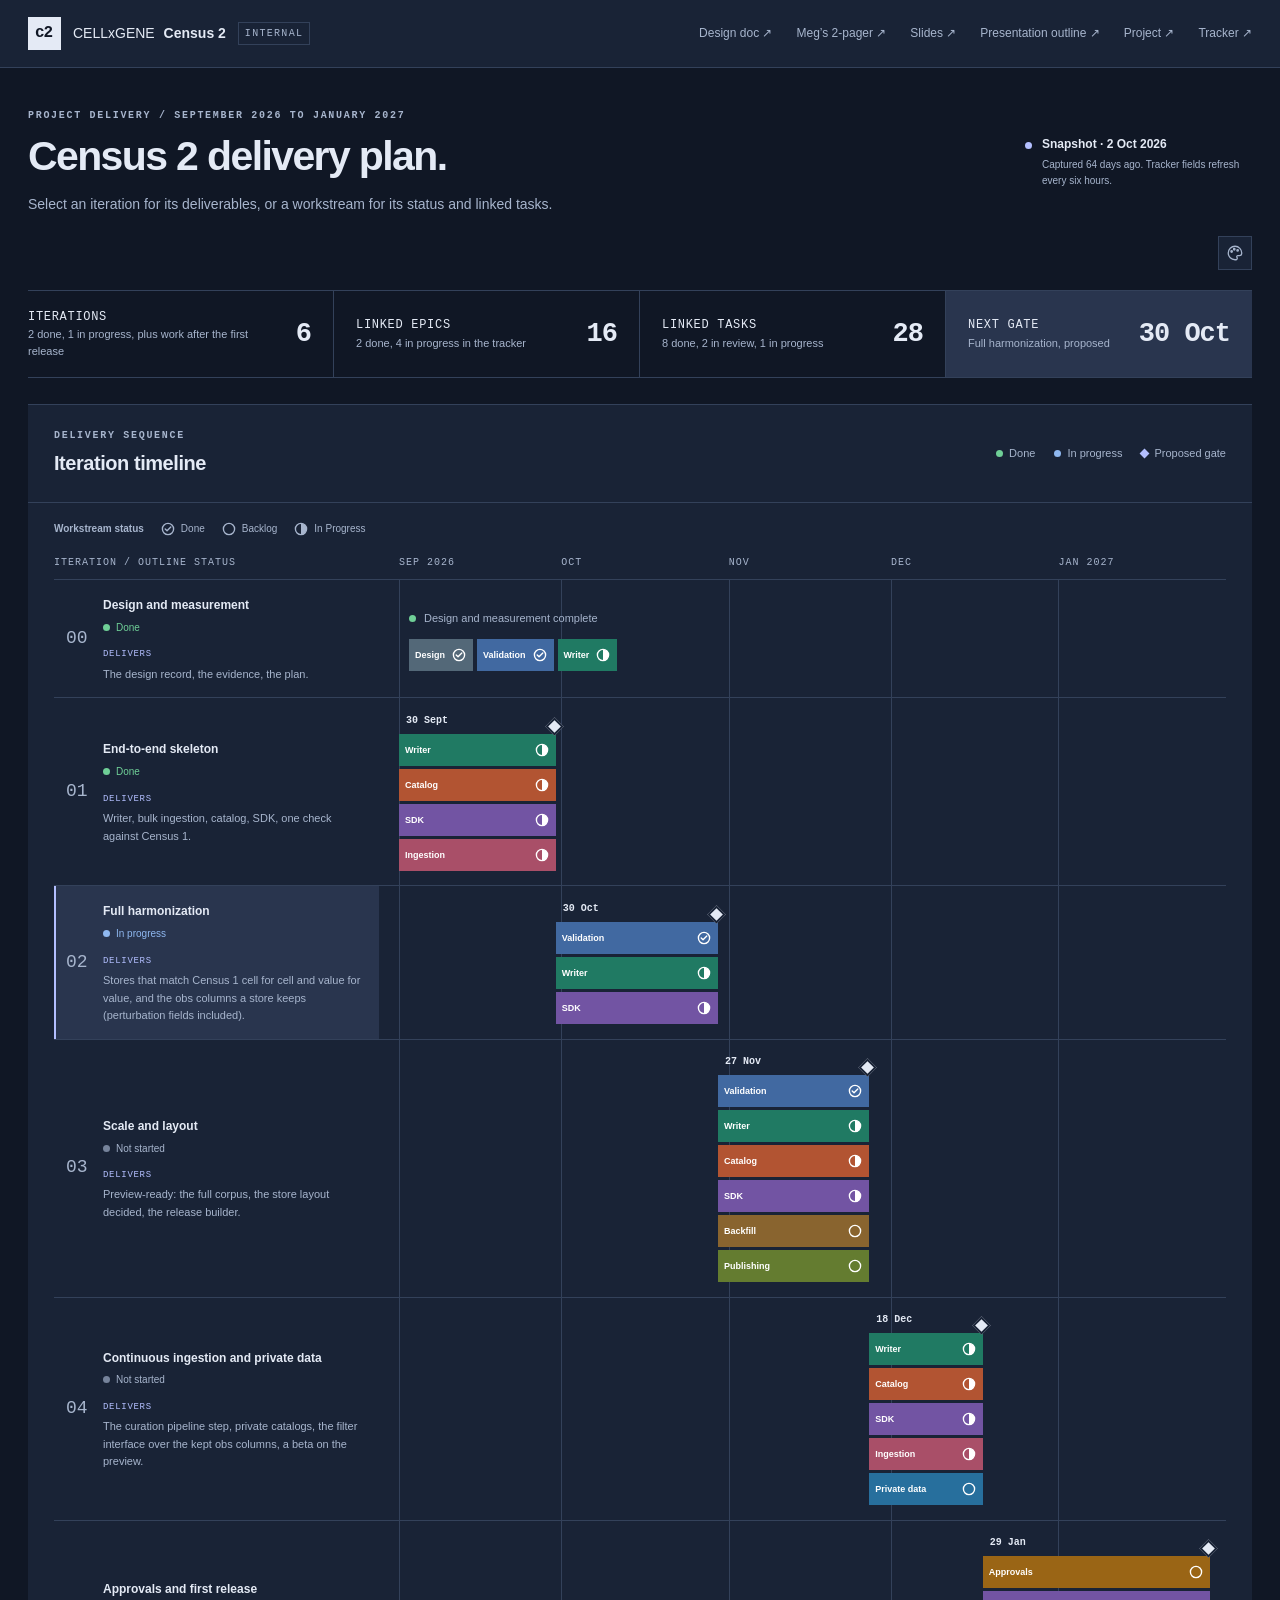
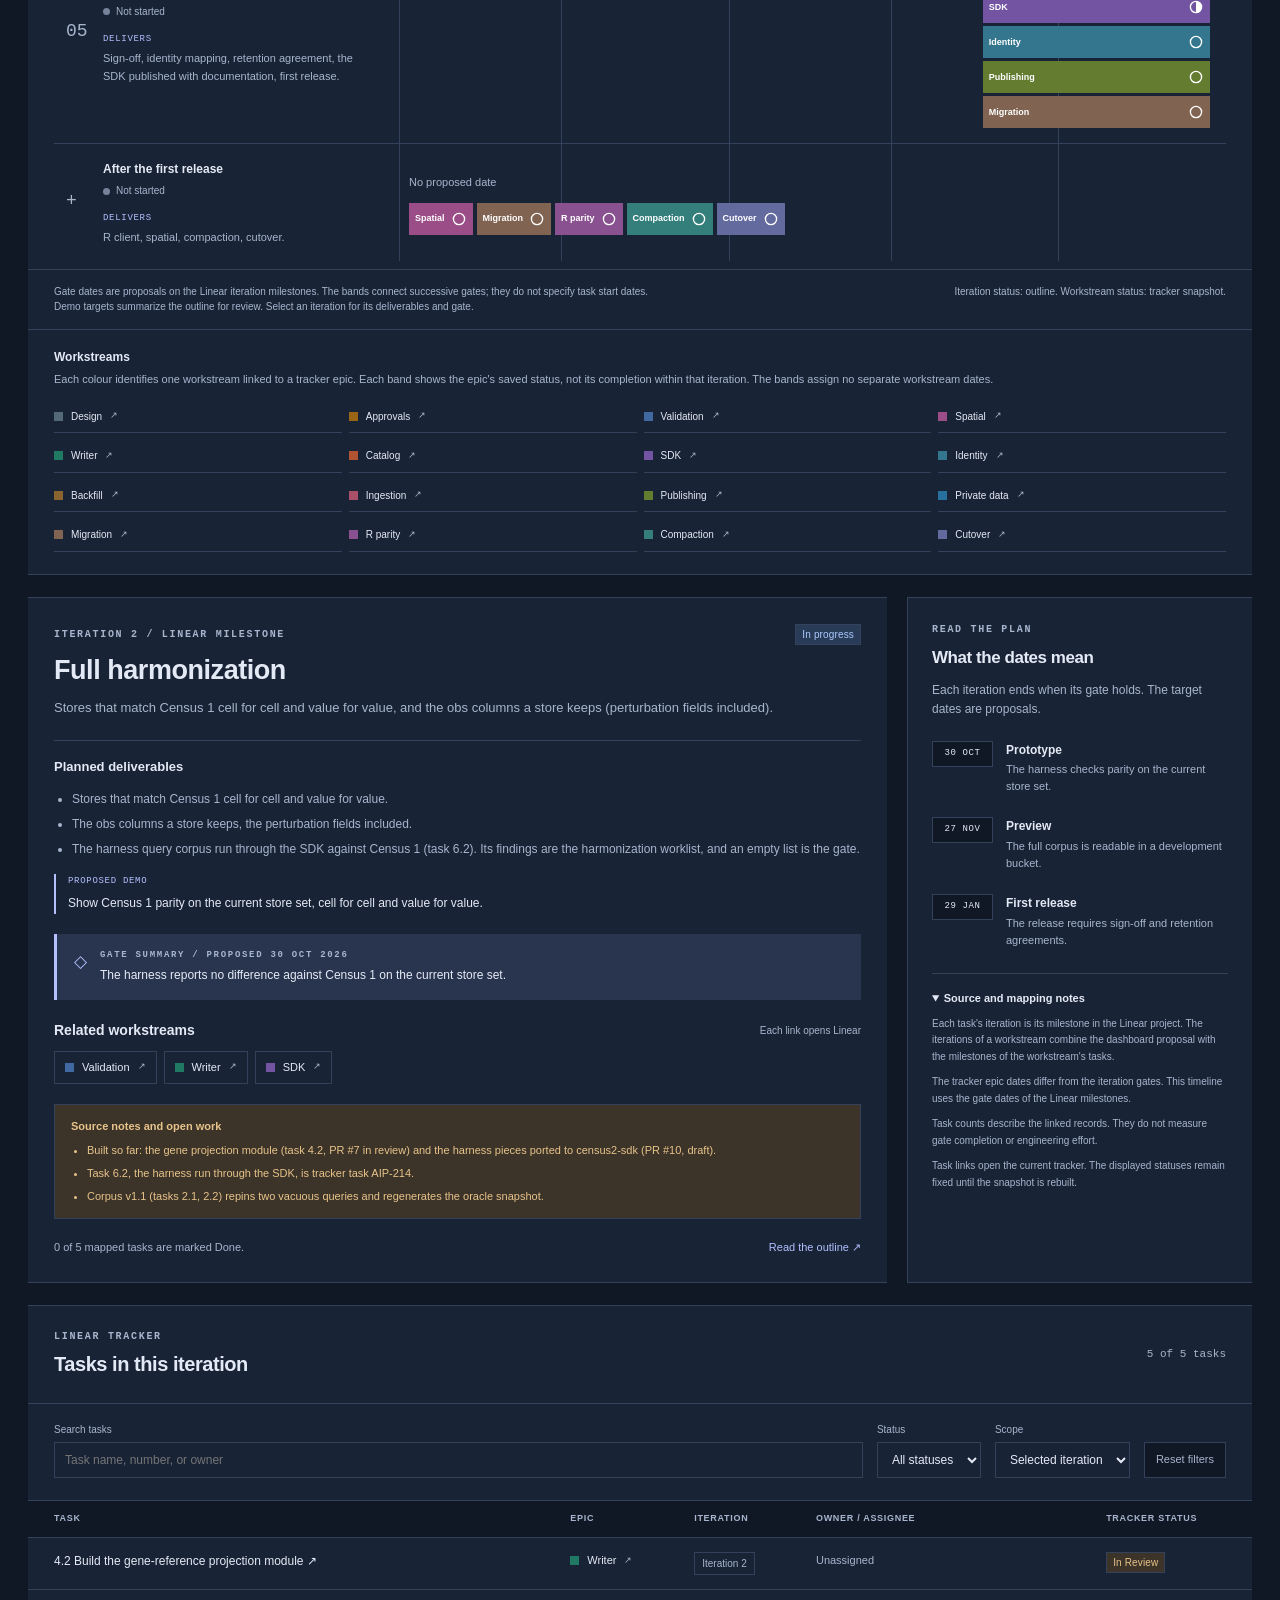
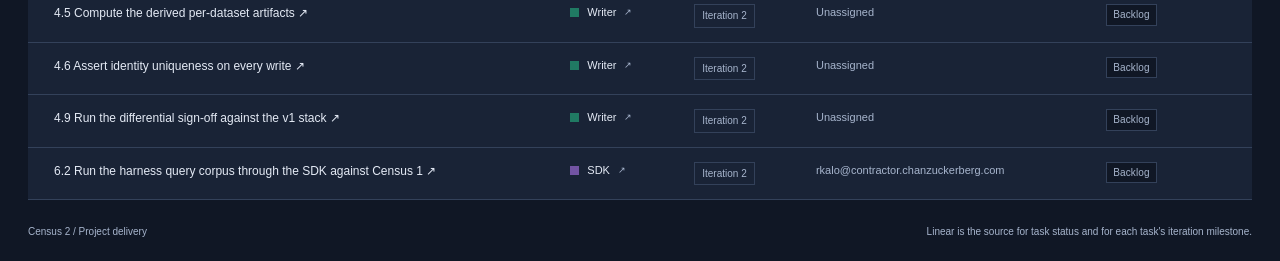
==== commit 9ec32fff: "Leave the dashboard out of this PR The dashboard changes published the query diagram on the dashboar" ====
--- a/dashboard/index.html
+++ b/dashboard/index.html
@@ -178,7 +178,7 @@
     <div id="workstream-detail" class="drawer-body"></div>
   </dialog>
   <noscript><p class="empty">Enable JavaScript to use the timeline. Read the linked presentation outline in Notion for the plan.</p></noscript>
-  <script type="application/json" id="project-data">{"schemaVersion":1,"capturedAt":"2026-10-02T19:10:57Z","sources":{"design":"https://app.notion.com/p/3d816a75378981f18f55c2bae3256a54","queryDiagram":"https://scaling-dollop-pzyy6pk.pages.github.io/census-query-sequence.html","twoPager":"https://docs.google.com/document/d/14krJ7viYnLn98sYCpiPURT7chmniOUDZ4bM0gbNyBWc/edit?usp=sharing","slides":"https://docs.google.com/presentation/d/1sHhO4_GH2S7H84XsG30-RgMN0gUVAbCptDWye2q4nlA/edit?usp=sharing","outline":"https://app.notion.com/p/3e616a753789813491d6ffa66a4c3998","project":"https://linear.app/biohub/project/census-on-zarr-7dceee3d0089","plan":"https://app.notion.com/p/3b216a75378981c9b7f3d954789aefe4","tracker":"https://linear.app/biohub/project/census-on-zarr-7dceee3d0089/issues","iterationProposal":"https://app.notion.com/p/68916a75378982a3908e018e928d7eb7"},"outlineEditedAt":"2026-10-01T17:24:02.938Z","mappingNote":"Each task's iteration is its milestone in the Linear project. The iterations of a workstream combine the dashboard proposal with the milestones of the workstream's tasks.","scheduleNote":"Gate dates are proposals on the Linear iteration milestones. The bands connect successive gates; they do not specify task start dates.","iterations":[{"id":"0","title":"Design and measurement","date":null,"status":"Done","delivery":"The design record, the evidence, the plan.","demo":"Review the design record, measurements, and implementation plan.","deliverables":["The design record.","The evidence: the layout spike, the differential harness, and the catalog prototype.","The plan."],"gate":"The design and measurement work is complete.","notes":["Iteration 0 is complete."]},{"id":"1","title":"End-to-end skeleton","date":"2026-09-30","status":"Done","delivery":"Writer, bulk ingestion, catalog, SDK, one check against Census 1.","demo":"Run one SDK query end to end and compare its result with Census 1 on one dataset.","deliverables":["The census dataset writer (PR #2, merged).","Bulk ingestion: the reconciliation job on HealthOmics (PR #2, merged). One run converted 100 datasets in one hour of wall time and produced 96 stores.","The catalog: the Iteration 1 catalog builder and the exclusion rule (PR #4, merged 2026-09-29).","The SDK skeleton: one query over the 96 stores returns one AnnData (PR #4, merged 2026-09-29).","One check against Census 1: one dataset, 4,778 cells, zero of 9,424,345 nonzeros differ."],"gate":"One query runs through the system and matches Census 1 on the dataset under comparison.","notes":["Iteration 1 is complete. The team confirmed the gate on 2026-09-30.","PR #2 and PR #4 are merged, and tracker task 6.1 is Done.","Harmonization is a stub. A multi-store query returns the obs columns that every selected store holds. Iteration 2 replaces the stub."]},{"id":"2","title":"Full harmonization","date":"2026-10-30","status":"In progress","delivery":"Stores that match Census 1 cell for cell and value for value, and the obs columns a store keeps (perturbation fields included).","demo":"Show Census 1 parity on the current store set, cell for cell and value for value.","deliverables":["Stores that match Census 1 cell for cell and value for value.","The obs columns a store keeps, the perturbation fields included.","The harness query corpus run through the SDK against Census 1 (task 6.2). Its findings are the harmonization worklist, and an empty list is the gate."],"gate":"The harness reports no difference against Census 1 on the current store set.","notes":["Built so far: the gene projection module (task 4.2, PR #7 in review) and the harness pieces ported to census2-sdk (PR #10, draft).","Task 6.2, the harness run through the SDK, is tracker task AIP-214.","Corpus v1.1 (tasks 2.1, 2.2) repins two vacuous queries and regenerates the oracle snapshot."]},{"id":"3","title":"Scale and layout","date":"2026-11-27","status":"Not started","delivery":"Preview-ready: the full corpus, the store layout decided, the release builder.","demo":"Query the full corpus through the catalog and SDK in a development bucket.","deliverables":["The full corpus, readable through the catalog and the SDK in a development bucket.","The store layout decided, the X encoding included.","The release builder.","Scale measurements from the benchmark rig: data volume, request count, elapsed time, and concurrency for the wide filters."],"gate":"The full corpus is readable through the catalog and SDK in a development bucket.","notes":["Built so far: the layout measurements and the backfill inventory.","The X encoding decision is with scverse.","The preview has no production sign-off."]},{"id":"4","title":"Continuous ingestion and private data","date":"2026-12-18","status":"Not started","delivery":"The curation pipeline step, private catalogs, the filter interface over the kept obs columns, a beta on the preview.","demo":"Show continuous ingestion and query public and authorized private data together.","deliverables":["The curation pipeline step, on Step Functions.","Private catalogs, queried together with public data in one call.","The filter interface over the kept obs columns.","A beta on the preview."],"gate":"The system supports continuous ingestion and public and private sources in one query.","notes":["Nothing is built yet. The design exists.","Where the writer runs in production and artifact registration in Discover are open decisions.","The curation pipeline step brings monitoring and alerting."]},{"id":"5","title":"Approvals and first release","date":"2027-01-29","status":"Not started","delivery":"Sign-off, identity mapping, retention agreement, the SDK published with documentation, first release.","demo":"Publish the first release and documented SDK after the required approvals and agreements.","deliverables":["Formal sign-off on the design decisions.","The identity mapping from soma_joinid to (dataset_id, observation_joinid), derived from the last TileDB release.","The retention agreement with the bucket owners.","The SDK published with documentation and a migration guide.","The first release: a manifest over immutable stores plus a catalog snapshot."],"gate":"The release and SDK are published after the required approvals and agreements.","notes":["Retention, Discover registration, design sign-off, and the store format need agreements outside the team. None has an owner yet.","Broader ecosystem migration continues after the first release."]},{"id":"later","title":"After the first release","date":null,"status":"Not started","delivery":"R client, spatial, compaction, cutover.","demo":"R, spatial support, ecosystem migration, optional compaction, and cutover; no target date yet.","deliverables":["The R client, once the R stack reads sharded Zarr.","Spatial: the SpatialData representation with scenes and images. The expression data of spatial datasets is in the first release, as in Census 1.","Compaction, optional, when wide-query cost calls for it.","Cutover: retirement of the TileDB corpus and the 1.x package, inside the five-year commitment."],"gate":"Each deferred workstream has its own completion condition in the plan.","notes":["The outline assigns no date. Cutover follows the first release and R reading Zarr, and the last TileDB release stays supported until November 2030.","Built so far: one failed R read test."]}],"epics":[{"id":"0","title":"Phase 0: Design","color":"#536878","url":"https://linear.app/biohub/issue/AIP-124/phase-0-design","status":"Done","iterations":["0"],"trackerStart":"2026-09-07","trackerEnd":"2026-09-18","workstream":"Design"},{"id":"1","title":"Phase 1: Approvals and amendments","color":"#9a6515","url":"https://linear.app/biohub/issue/AIP-125/phase-1-approvals-and-amendments","status":"Backlog","iterations":["5"],"trackerStart":"2026-09-21","trackerEnd":"2026-10-02","workstream":"Approvals"},{"id":"2","title":"Phase 2: The validation harness","color":"#4169a1","url":"https://linear.app/biohub/issue/AIP-126/phase-2-the-validation-harness","status":"Done","iterations":["0","2","3"],"trackerStart":"2026-09-21","trackerEnd":"2026-10-02","workstream":"Validation"},{"id":"3","title":"Phase 3: Spatial representation","color":"#9b4d87","url":"https://linear.app/biohub/issue/AIP-127/phase-3-spatial-representation","status":"Backlog","iterations":["later"],"trackerStart":"2026-09-21","trackerEnd":"2026-10-02","workstream":"Spatial"},{"id":"4","title":"Phase 4: The per-dataset writer","color":"#207a63","url":"https://linear.app/biohub/issue/AIP-128/phase-4-the-per-dataset-writer","status":"In Progress","iterations":["0","1","2","3","4"],"trackerStart":"2026-10-05","trackerEnd":"2026-10-16","workstream":"Writer"},{"id":"5","title":"Phase 5: The catalog","color":"#b25432","url":"https://linear.app/biohub/issue/AIP-129/phase-5-the-catalog","status":"In Progress","iterations":["1","3","4"],"trackerStart":"2026-10-19","trackerEnd":"2026-10-30","workstream":"Catalog"},{"id":"6","title":"Phase 6: The v2 Python SDK","color":"#7254a3","url":"https://linear.app/biohub/issue/AIP-130/phase-6-the-v2-python-sdk","status":"In Progress","iterations":["1","2","3","4","5"],"trackerStart":"2026-11-02","trackerEnd":"2026-11-13","workstream":"SDK"},{"id":"7","title":"Phase 7: The identity proof","color":"#34768e","url":"https://linear.app/biohub/issue/AIP-131/phase-7-the-identity-proof","status":"Backlog","iterations":["5"],"trackerStart":"2026-11-16","trackerEnd":"2026-11-27","workstream":"Identity"},{"id":"8","title":"Phase 8: Backfill ingestion","color":"#89642f","url":"https://linear.app/biohub/issue/AIP-132/phase-8-backfill-ingestion","status":"Backlog","iterations":["3"],"trackerStart":"2026-11-02","trackerEnd":"2026-11-13","workstream":"Backfill"},{"id":"9","title":"Phase 9: Ongoing ingestion","color":"#a94f68","url":"https://linear.app/biohub/issue/AIP-133/phase-9-ongoing-ingestion","status":"In Progress","iterations":["1","4"],"trackerStart":"2026-11-02","trackerEnd":"2026-11-13","workstream":"Ingestion"},{"id":"10","title":"Phase 10: Publish","color":"#647c30","url":"https://linear.app/biohub/issue/AIP-134/phase-10-publish","status":"Backlog","iterations":["3","5"],"trackerStart":"2026-11-30","trackerEnd":"2026-12-11","workstream":"Publishing"},{"id":"11","title":"Phase 11: Private datasets","color":"#276f9d","url":"https://linear.app/biohub/issue/AIP-135/phase-11-private-datasets","status":"Backlog","iterations":["4"],"trackerStart":"2026-11-16","trackerEnd":"2026-11-27","workstream":"Private data"},{"id":"12","title":"Phase 12: Migrate the ecosystem","color":"#806350","url":"https://linear.app/biohub/issue/AIP-136/phase-12-migrate-the-ecosystem","status":"Backlog","iterations":["5","later"],"trackerStart":"2026-12-14","trackerEnd":"2026-12-25","workstream":"Migration"},{"id":"13","title":"Phase 13: R parity","color":"#89518f","url":"https://linear.app/biohub/issue/AIP-138/phase-13-r-parity","status":"Backlog","iterations":["later"],"trackerStart":"2026-12-14","trackerEnd":"2026-12-25","workstream":"R parity"},{"id":"14","title":"Phase 14: Compaction (optional)","color":"#347f7b","url":"https://linear.app/biohub/issue/AIP-139/phase-14-compaction-optional","status":"Backlog","iterations":["later"],"trackerStart":"2026-12-14","trackerEnd":"2026-12-25","workstream":"Compaction"},{"id":"15","title":"Phase 15: Cutover","color":"#636a9e","url":"https://linear.app/biohub/issue/AIP-141/phase-15-cutover","status":"Backlog","iterations":["later"],"trackerStart":"2026-12-28","trackerEnd":"2027-01-08","workstream":"Cutover"}],"tasks":[{"id":"2.1","title":"2.1 Define the fixed query corpus","url":"https://linear.app/biohub/issue/AIP-137/21-define-the-fixed-query-corpus","status":"Done","epic":"2","iteration":"0","owner":"Unassigned","trackerStart":null,"trackerEnd":null},{"id":"2.2","title":"2.2 Build the v1 oracle runner","url":"https://linear.app/biohub/issue/AIP-140/22-build-the-v1-oracle-runner","status":"Done","epic":"2","iteration":"0","owner":"Unassigned","trackerStart":null,"trackerEnd":null},{"id":"2.3","title":"2.3 Define the canonical result form and build the comparator","url":"https://linear.app/biohub/issue/AIP-143/23-define-the-canonical-result-form-and-build-the-comparator","status":"Done","epic":"2","iteration":"0","owner":"Unassigned","trackerStart":null,"trackerEnd":null},{"id":"2.4","title":"2.4 Build the stack-under-test adapter","url":"https://linear.app/biohub/issue/AIP-145/24-build-the-stack-under-test-adapter","status":"Done","epic":"2","iteration":"0","owner":"Unassigned","trackerStart":null,"trackerEnd":null},{"id":"2.5","title":"2.5 Build the benchmark rig for data volume and request count","url":"https://linear.app/biohub/issue/AIP-147/25-build-the-benchmark-rig-for-data-volume-and-request-count","status":"Done","epic":"2","iteration":"0","owner":"Unassigned","trackerStart":null,"trackerEnd":null},{"id":"4.1","title":"4.1 Write the harmonization disposition table","url":"https://linear.app/biohub/issue/AIP-142/41-write-the-harmonization-disposition-table","status":"Done","epic":"4","iteration":"0","owner":"Unassigned","trackerStart":null,"trackerEnd":null},{"id":"4.2","title":"4.2 Build the gene-reference projection module","url":"https://linear.app/biohub/issue/AIP-144/42-build-the-gene-reference-projection-module","status":"In Review","epic":"4","iteration":"2","owner":"Unassigned","trackerStart":null,"trackerEnd":null},{"id":"4.3","title":"4.3 Port the spike's X encoding","url":"https://linear.app/biohub/issue/AIP-146/43-port-the-spikes-x-encoding","status":"Backlog","epic":"4","iteration":"3","owner":"Unassigned","trackerStart":null,"trackerEnd":null},{"id":"4.4","title":"4.4 Encode obs and var","url":"https://linear.app/biohub/issue/AIP-148/44-encode-obs-and-var","status":"Backlog","epic":"4","iteration":"3","owner":"Unassigned","trackerStart":null,"trackerEnd":null},{"id":"4.5","title":"4.5 Compute the derived per-dataset artifacts","url":"https://linear.app/biohub/issue/AIP-160/45-compute-the-derived-per-dataset-artifacts","status":"Backlog","epic":"4","iteration":"2","owner":"Unassigned","trackerStart":null,"trackerEnd":null},{"id":"4.6","title":"4.6 Assert identity uniqueness on every write","url":"https://linear.app/biohub/issue/AIP-161/46-assert-identity-uniqueness-on-every-write","status":"Backlog","epic":"4","iteration":"2","owner":"Unassigned","trackerStart":null,"trackerEnd":null},{"id":"4.7","title":"4.7 Emit the store-root records: inventory and summary","url":"https://linear.app/biohub/issue/AIP-162/47-emit-the-store-root-records-inventory-and-summary","status":"Backlog","epic":"4","iteration":"3","owner":"Unassigned","trackerStart":null,"trackerEnd":null},{"id":"4.8","title":"4.8 Derive the address and finalize atomically","url":"https://linear.app/biohub/issue/AIP-163/48-derive-the-address-and-finalize-atomically","status":"Backlog","epic":"4","iteration":"3","owner":"Unassigned","trackerStart":null,"trackerEnd":null},{"id":"4.9","title":"4.9 Run the differential sign-off against the v1 stack","url":"https://linear.app/biohub/issue/AIP-164/49-run-the-differential-sign-off-against-the-v1-stack","status":"Backlog","epic":"4","iteration":"2","owner":"Unassigned","trackerStart":null,"trackerEnd":null},{"id":"4.10","title":"4.10 Build the pipeline entrypoint","url":"https://linear.app/biohub/issue/AIP-165/410-build-the-pipeline-entrypoint","status":"Done","epic":"4","iteration":"1","owner":"Mike Lin","trackerStart":null,"trackerEnd":null},{"id":"4.11","title":"4.11 Define the census dataset writer contract for both callers","url":"https://linear.app/biohub/issue/AIP-166/411-define-the-census-dataset-writer-contract-for-both-callers","status":"Backlog","epic":"4","iteration":"4","owner":"Unassigned","trackerStart":null,"trackerEnd":null},{"id":"5.1","title":"5.1 Define the catalog row schema and dictionary format","url":"https://linear.app/biohub/issue/AIP-151/51-define-the-catalog-row-schema-and-dictionary-format","status":"Backlog","epic":"5","iteration":"3","owner":"Unassigned","trackerStart":null,"trackerEnd":null},{"id":"5.2","title":"5.2 Build the dictionary and bitmaps from the TileDB corpus","url":"https://linear.app/biohub/issue/AIP-152/52-build-the-dictionary-and-bitmaps-from-the-tiledb-corpus","status":"Backlog","epic":"5","iteration":"3","owner":"Unassigned","trackerStart":null,"trackerEnd":null},{"id":"5.3","title":"5.3 Build the exclusion path in the SDK","url":"https://linear.app/biohub/issue/AIP-153/53-build-the-exclusion-path-in-the-sdk","status":"In Progress","epic":"5","iteration":"3","owner":"Unassigned","trackerStart":null,"trackerEnd":null},{"id":"5.4","title":"5.4 Extract one implementation shared with the per-chunk obs index","url":"https://linear.app/biohub/issue/AIP-154/54-extract-one-implementation-shared-with-the-per-chunk-obs-index","status":"Backlog","epic":"5","iteration":"3","owner":"Unassigned","trackerStart":null,"trackerEnd":null},{"id":"5.5","title":"5.5 Implement the publication protocol","url":"https://linear.app/biohub/issue/AIP-155/55-implement-the-publication-protocol","status":"Backlog","epic":"5","iteration":"3","owner":"Unassigned","trackerStart":null,"trackerEnd":null},{"id":"5.6","title":"5.6 Build catalog rows from store summary records","url":"https://linear.app/biohub/issue/AIP-156/56-build-catalog-rows-from-store-summary-records","status":"Backlog","epic":"5","iteration":"3","owner":"Unassigned","trackerStart":null,"trackerEnd":null},{"id":"5.7","title":"5.7 Run the no-false-negative proof","url":"https://linear.app/biohub/issue/AIP-157/57-run-the-no-false-negative-proof","status":"Backlog","epic":"5","iteration":"3","owner":"Unassigned","trackerStart":null,"trackerEnd":null},{"id":"5.8","title":"5.8 Derive the column set from the curation schema","url":"https://linear.app/biohub/issue/AIP-158/58-derive-the-column-set-from-the-curation-schema","status":"Backlog","epic":"5","iteration":"3","owner":"Unassigned","trackerStart":null,"trackerEnd":null},{"id":"6.1","title":"6.1 Build the SDK skeleton over the catalog","url":"https://linear.app/biohub/issue/AIP-159/61-build-the-sdk-skeleton-over-the-catalog","status":"Done","epic":"6","iteration":"1","owner":"rkalo@contractor.chanzuckerberg.com","trackerStart":null,"trackerEnd":null},{"id":"6.2","title":"6.2 Run the harness query corpus through the SDK against Census 1","url":"https://linear.app/biohub/issue/AIP-214/62-run-the-harness-query-corpus-through-the-sdk-against-census-1","status":"Backlog","epic":"6","iteration":"2","owner":"rkalo@contractor.chanzuckerberg.com","trackerStart":null,"trackerEnd":null},{"id":"9.1","title":"9.1 Build the Nextflow bulk-ingestion pipeline","url":"https://linear.app/biohub/issue/AIP-149/91-build-the-nextflow-bulk-ingestion-pipeline","status":"In Review","epic":"9","iteration":"1","owner":"Mike Lin","trackerStart":null,"trackerEnd":null},{"id":"9.2","title":"9.2 Add the census-writer step to the curation ingestion pipeline","url":"https://linear.app/biohub/issue/AIP-150/92-add-the-census-writer-step-to-the-curation-ingestion-pipeline","status":"Backlog","epic":"9","iteration":"4","owner":"rkalo@contractor.chanzuckerberg.com","trackerStart":null,"trackerEnd":null}]}</script>
+  <script type="application/json" id="project-data">{"schemaVersion":1,"capturedAt":"2026-10-02T19:10:57Z","sources":{"design":"https://app.notion.com/p/3d816a75378981f18f55c2bae3256a54","twoPager":"https://docs.google.com/document/d/14krJ7viYnLn98sYCpiPURT7chmniOUDZ4bM0gbNyBWc/edit?usp=sharing","slides":"https://docs.google.com/presentation/d/1sHhO4_GH2S7H84XsG30-RgMN0gUVAbCptDWye2q4nlA/edit?usp=sharing","outline":"https://app.notion.com/p/3e616a753789813491d6ffa66a4c3998","project":"https://linear.app/biohub/project/census-on-zarr-7dceee3d0089","plan":"https://app.notion.com/p/3b216a75378981c9b7f3d954789aefe4","tracker":"https://linear.app/biohub/project/census-on-zarr-7dceee3d0089/issues","iterationProposal":"https://app.notion.com/p/68916a75378982a3908e018e928d7eb7"},"outlineEditedAt":"2026-10-01T17:24:02.938Z","mappingNote":"Each task's iteration is its milestone in the Linear project. The iterations of a workstream combine the dashboard proposal with the milestones of the workstream's tasks.","scheduleNote":"Gate dates are proposals on the Linear iteration milestones. The bands connect successive gates; they do not specify task start dates.","iterations":[{"id":"0","title":"Design and measurement","date":null,"status":"Done","delivery":"The design record, the evidence, the plan.","demo":"Review the design record, measurements, and implementation plan.","deliverables":["The design record.","The evidence: the layout spike, the differential harness, and the catalog prototype.","The plan."],"gate":"The design and measurement work is complete.","notes":["Iteration 0 is complete."]},{"id":"1","title":"End-to-end skeleton","date":"2026-09-30","status":"Done","delivery":"Writer, bulk ingestion, catalog, SDK, one check against Census 1.","demo":"Run one SDK query end to end and compare its result with Census 1 on one dataset.","deliverables":["The census dataset writer (PR #2, merged).","Bulk ingestion: the reconciliation job on HealthOmics (PR #2, merged). One run converted 100 datasets in one hour of wall time and produced 96 stores.","The catalog: the Iteration 1 catalog builder and the exclusion rule (PR #4, merged 2026-09-29).","The SDK skeleton: one query over the 96 stores returns one AnnData (PR #4, merged 2026-09-29).","One check against Census 1: one dataset, 4,778 cells, zero of 9,424,345 nonzeros differ."],"gate":"One query runs through the system and matches Census 1 on the dataset under comparison.","notes":["Iteration 1 is complete. The team confirmed the gate on 2026-09-30.","PR #2 and PR #4 are merged, and tracker task 6.1 is Done.","Harmonization is a stub. A multi-store query returns the obs columns that every selected store holds. Iteration 2 replaces the stub."]},{"id":"2","title":"Full harmonization","date":"2026-10-30","status":"In progress","delivery":"Stores that match Census 1 cell for cell and value for value, and the obs columns a store keeps (perturbation fields included).","demo":"Show Census 1 parity on the current store set, cell for cell and value for value.","deliverables":["Stores that match Census 1 cell for cell and value for value.","The obs columns a store keeps, the perturbation fields included.","The harness query corpus run through the SDK against Census 1 (task 6.2). Its findings are the harmonization worklist, and an empty list is the gate."],"gate":"The harness reports no difference against Census 1 on the current store set.","notes":["Built so far: the gene projection module (task 4.2, PR #7 in review) and the harness pieces ported to census2-sdk (PR #10, draft).","Task 6.2, the harness run through the SDK, is tracker task AIP-214.","Corpus v1.1 (tasks 2.1, 2.2) repins two vacuous queries and regenerates the oracle snapshot."]},{"id":"3","title":"Scale and layout","date":"2026-11-27","status":"Not started","delivery":"Preview-ready: the full corpus, the store layout decided, the release builder.","demo":"Query the full corpus through the catalog and SDK in a development bucket.","deliverables":["The full corpus, readable through the catalog and the SDK in a development bucket.","The store layout decided, the X encoding included.","The release builder.","Scale measurements from the benchmark rig: data volume, request count, elapsed time, and concurrency for the wide filters."],"gate":"The full corpus is readable through the catalog and SDK in a development bucket.","notes":["Built so far: the layout measurements and the backfill inventory.","The X encoding decision is with scverse.","The preview has no production sign-off."]},{"id":"4","title":"Continuous ingestion and private data","date":"2026-12-18","status":"Not started","delivery":"The curation pipeline step, private catalogs, the filter interface over the kept obs columns, a beta on the preview.","demo":"Show continuous ingestion and query public and authorized private data together.","deliverables":["The curation pipeline step, on Step Functions.","Private catalogs, queried together with public data in one call.","The filter interface over the kept obs columns.","A beta on the preview."],"gate":"The system supports continuous ingestion and public and private sources in one query.","notes":["Nothing is built yet. The design exists.","Where the writer runs in production and artifact registration in Discover are open decisions.","The curation pipeline step brings monitoring and alerting."]},{"id":"5","title":"Approvals and first release","date":"2027-01-29","status":"Not started","delivery":"Sign-off, identity mapping, retention agreement, the SDK published with documentation, first release.","demo":"Publish the first release and documented SDK after the required approvals and agreements.","deliverables":["Formal sign-off on the design decisions.","The identity mapping from soma_joinid to (dataset_id, observation_joinid), derived from the last TileDB release.","The retention agreement with the bucket owners.","The SDK published with documentation and a migration guide.","The first release: a manifest over immutable stores plus a catalog snapshot."],"gate":"The release and SDK are published after the required approvals and agreements.","notes":["Retention, Discover registration, design sign-off, and the store format need agreements outside the team. None has an owner yet.","Broader ecosystem migration continues after the first release."]},{"id":"later","title":"After the first release","date":null,"status":"Not started","delivery":"R client, spatial, compaction, cutover.","demo":"R, spatial support, ecosystem migration, optional compaction, and cutover; no target date yet.","deliverables":["The R client, once the R stack reads sharded Zarr.","Spatial: the SpatialData representation with scenes and images. The expression data of spatial datasets is in the first release, as in Census 1.","Compaction, optional, when wide-query cost calls for it.","Cutover: retirement of the TileDB corpus and the 1.x package, inside the five-year commitment."],"gate":"Each deferred workstream has its own completion condition in the plan.","notes":["The outline assigns no date. Cutover follows the first release and R reading Zarr, and the last TileDB release stays supported until November 2030.","Built so far: one failed R read test."]}],"epics":[{"id":"0","title":"Phase 0: Design","color":"#536878","url":"https://linear.app/biohub/issue/AIP-124/phase-0-design","status":"Done","iterations":["0"],"trackerStart":"2026-09-07","trackerEnd":"2026-09-18","workstream":"Design"},{"id":"1","title":"Phase 1: Approvals and amendments","color":"#9a6515","url":"https://linear.app/biohub/issue/AIP-125/phase-1-approvals-and-amendments","status":"Backlog","iterations":["5"],"trackerStart":"2026-09-21","trackerEnd":"2026-10-02","workstream":"Approvals"},{"id":"2","title":"Phase 2: The validation harness","color":"#4169a1","url":"https://linear.app/biohub/issue/AIP-126/phase-2-the-validation-harness","status":"Done","iterations":["0","2","3"],"trackerStart":"2026-09-21","trackerEnd":"2026-10-02","workstream":"Validation"},{"id":"3","title":"Phase 3: Spatial representation","color":"#9b4d87","url":"https://linear.app/biohub/issue/AIP-127/phase-3-spatial-representation","status":"Backlog","iterations":["later"],"trackerStart":"2026-09-21","trackerEnd":"2026-10-02","workstream":"Spatial"},{"id":"4","title":"Phase 4: The per-dataset writer","color":"#207a63","url":"https://linear.app/biohub/issue/AIP-128/phase-4-the-per-dataset-writer","status":"In Progress","iterations":["0","1","2","3","4"],"trackerStart":"2026-10-05","trackerEnd":"2026-10-16","workstream":"Writer"},{"id":"5","title":"Phase 5: The catalog","color":"#b25432","url":"https://linear.app/biohub/issue/AIP-129/phase-5-the-catalog","status":"In Progress","iterations":["1","3","4"],"trackerStart":"2026-10-19","trackerEnd":"2026-10-30","workstream":"Catalog"},{"id":"6","title":"Phase 6: The v2 Python SDK","color":"#7254a3","url":"https://linear.app/biohub/issue/AIP-130/phase-6-the-v2-python-sdk","status":"In Progress","iterations":["1","2","3","4","5"],"trackerStart":"2026-11-02","trackerEnd":"2026-11-13","workstream":"SDK"},{"id":"7","title":"Phase 7: The identity proof","color":"#34768e","url":"https://linear.app/biohub/issue/AIP-131/phase-7-the-identity-proof","status":"Backlog","iterations":["5"],"trackerStart":"2026-11-16","trackerEnd":"2026-11-27","workstream":"Identity"},{"id":"8","title":"Phase 8: Backfill ingestion","color":"#89642f","url":"https://linear.app/biohub/issue/AIP-132/phase-8-backfill-ingestion","status":"Backlog","iterations":["3"],"trackerStart":"2026-11-02","trackerEnd":"2026-11-13","workstream":"Backfill"},{"id":"9","title":"Phase 9: Ongoing ingestion","color":"#a94f68","url":"https://linear.app/biohub/issue/AIP-133/phase-9-ongoing-ingestion","status":"In Progress","iterations":["1","4"],"trackerStart":"2026-11-02","trackerEnd":"2026-11-13","workstream":"Ingestion"},{"id":"10","title":"Phase 10: Publish","color":"#647c30","url":"https://linear.app/biohub/issue/AIP-134/phase-10-publish","status":"Backlog","iterations":["3","5"],"trackerStart":"2026-11-30","trackerEnd":"2026-12-11","workstream":"Publishing"},{"id":"11","title":"Phase 11: Private datasets","color":"#276f9d","url":"https://linear.app/biohub/issue/AIP-135/phase-11-private-datasets","status":"Backlog","iterations":["4"],"trackerStart":"2026-11-16","trackerEnd":"2026-11-27","workstream":"Private data"},{"id":"12","title":"Phase 12: Migrate the ecosystem","color":"#806350","url":"https://linear.app/biohub/issue/AIP-136/phase-12-migrate-the-ecosystem","status":"Backlog","iterations":["5","later"],"trackerStart":"2026-12-14","trackerEnd":"2026-12-25","workstream":"Migration"},{"id":"13","title":"Phase 13: R parity","color":"#89518f","url":"https://linear.app/biohub/issue/AIP-138/phase-13-r-parity","status":"Backlog","iterations":["later"],"trackerStart":"2026-12-14","trackerEnd":"2026-12-25","workstream":"R parity"},{"id":"14","title":"Phase 14: Compaction (optional)","color":"#347f7b","url":"https://linear.app/biohub/issue/AIP-139/phase-14-compaction-optional","status":"Backlog","iterations":["later"],"trackerStart":"2026-12-14","trackerEnd":"2026-12-25","workstream":"Compaction"},{"id":"15","title":"Phase 15: Cutover","color":"#636a9e","url":"https://linear.app/biohub/issue/AIP-141/phase-15-cutover","status":"Backlog","iterations":["later"],"trackerStart":"2026-12-28","trackerEnd":"2027-01-08","workstream":"Cutover"}],"tasks":[{"id":"2.1","title":"2.1 Define the fixed query corpus","url":"https://linear.app/biohub/issue/AIP-137/21-define-the-fixed-query-corpus","status":"Done","epic":"2","iteration":"0","owner":"Unassigned","trackerStart":null,"trackerEnd":null},{"id":"2.2","title":"2.2 Build the v1 oracle runner","url":"https://linear.app/biohub/issue/AIP-140/22-build-the-v1-oracle-runner","status":"Done","epic":"2","iteration":"0","owner":"Unassigned","trackerStart":null,"trackerEnd":null},{"id":"2.3","title":"2.3 Define the canonical result form and build the comparator","url":"https://linear.app/biohub/issue/AIP-143/23-define-the-canonical-result-form-and-build-the-comparator","status":"Done","epic":"2","iteration":"0","owner":"Unassigned","trackerStart":null,"trackerEnd":null},{"id":"2.4","title":"2.4 Build the stack-under-test adapter","url":"https://linear.app/biohub/issue/AIP-145/24-build-the-stack-under-test-adapter","status":"Done","epic":"2","iteration":"0","owner":"Unassigned","trackerStart":null,"trackerEnd":null},{"id":"2.5","title":"2.5 Build the benchmark rig for data volume and request count","url":"https://linear.app/biohub/issue/AIP-147/25-build-the-benchmark-rig-for-data-volume-and-request-count","status":"Done","epic":"2","iteration":"0","owner":"Unassigned","trackerStart":null,"trackerEnd":null},{"id":"4.1","title":"4.1 Write the harmonization disposition table","url":"https://linear.app/biohub/issue/AIP-142/41-write-the-harmonization-disposition-table","status":"Done","epic":"4","iteration":"0","owner":"Unassigned","trackerStart":null,"trackerEnd":null},{"id":"4.2","title":"4.2 Build the gene-reference projection module","url":"https://linear.app/biohub/issue/AIP-144/42-build-the-gene-reference-projection-module","status":"In Review","epic":"4","iteration":"2","owner":"Unassigned","trackerStart":null,"trackerEnd":null},{"id":"4.3","title":"4.3 Port the spike's X encoding","url":"https://linear.app/biohub/issue/AIP-146/43-port-the-spikes-x-encoding","status":"Backlog","epic":"4","iteration":"3","owner":"Unassigned","trackerStart":null,"trackerEnd":null},{"id":"4.4","title":"4.4 Encode obs and var","url":"https://linear.app/biohub/issue/AIP-148/44-encode-obs-and-var","status":"Backlog","epic":"4","iteration":"3","owner":"Unassigned","trackerStart":null,"trackerEnd":null},{"id":"4.5","title":"4.5 Compute the derived per-dataset artifacts","url":"https://linear.app/biohub/issue/AIP-160/45-compute-the-derived-per-dataset-artifacts","status":"Backlog","epic":"4","iteration":"2","owner":"Unassigned","trackerStart":null,"trackerEnd":null},{"id":"4.6","title":"4.6 Assert identity uniqueness on every write","url":"https://linear.app/biohub/issue/AIP-161/46-assert-identity-uniqueness-on-every-write","status":"Backlog","epic":"4","iteration":"2","owner":"Unassigned","trackerStart":null,"trackerEnd":null},{"id":"4.7","title":"4.7 Emit the store-root records: inventory and summary","url":"https://linear.app/biohub/issue/AIP-162/47-emit-the-store-root-records-inventory-and-summary","status":"Backlog","epic":"4","iteration":"3","owner":"Unassigned","trackerStart":null,"trackerEnd":null},{"id":"4.8","title":"4.8 Derive the address and finalize atomically","url":"https://linear.app/biohub/issue/AIP-163/48-derive-the-address-and-finalize-atomically","status":"Backlog","epic":"4","iteration":"3","owner":"Unassigned","trackerStart":null,"trackerEnd":null},{"id":"4.9","title":"4.9 Run the differential sign-off against the v1 stack","url":"https://linear.app/biohub/issue/AIP-164/49-run-the-differential-sign-off-against-the-v1-stack","status":"Backlog","epic":"4","iteration":"2","owner":"Unassigned","trackerStart":null,"trackerEnd":null},{"id":"4.10","title":"4.10 Build the pipeline entrypoint","url":"https://linear.app/biohub/issue/AIP-165/410-build-the-pipeline-entrypoint","status":"Done","epic":"4","iteration":"1","owner":"Mike Lin","trackerStart":null,"trackerEnd":null},{"id":"4.11","title":"4.11 Define the census dataset writer contract for both callers","url":"https://linear.app/biohub/issue/AIP-166/411-define-the-census-dataset-writer-contract-for-both-callers","status":"Backlog","epic":"4","iteration":"4","owner":"Unassigned","trackerStart":null,"trackerEnd":null},{"id":"5.1","title":"5.1 Define the catalog row schema and dictionary format","url":"https://linear.app/biohub/issue/AIP-151/51-define-the-catalog-row-schema-and-dictionary-format","status":"Backlog","epic":"5","iteration":"3","owner":"Unassigned","trackerStart":null,"trackerEnd":null},{"id":"5.2","title":"5.2 Build the dictionary and bitmaps from the TileDB corpus","url":"https://linear.app/biohub/issue/AIP-152/52-build-the-dictionary-and-bitmaps-from-the-tiledb-corpus","status":"Backlog","epic":"5","iteration":"3","owner":"Unassigned","trackerStart":null,"trackerEnd":null},{"id":"5.3","title":"5.3 Build the exclusion path in the SDK","url":"https://linear.app/biohub/issue/AIP-153/53-build-the-exclusion-path-in-the-sdk","status":"In Progress","epic":"5","iteration":"3","owner":"Unassigned","trackerStart":null,"trackerEnd":null},{"id":"5.4","title":"5.4 Extract one implementation shared with the per-chunk obs index","url":"https://linear.app/biohub/issue/AIP-154/54-extract-one-implementation-shared-with-the-per-chunk-obs-index","status":"Backlog","epic":"5","iteration":"3","owner":"Unassigned","trackerStart":null,"trackerEnd":null},{"id":"5.5","title":"5.5 Implement the publication protocol","url":"https://linear.app/biohub/issue/AIP-155/55-implement-the-publication-protocol","status":"Backlog","epic":"5","iteration":"3","owner":"Unassigned","trackerStart":null,"trackerEnd":null},{"id":"5.6","title":"5.6 Build catalog rows from store summary records","url":"https://linear.app/biohub/issue/AIP-156/56-build-catalog-rows-from-store-summary-records","status":"Backlog","epic":"5","iteration":"3","owner":"Unassigned","trackerStart":null,"trackerEnd":null},{"id":"5.7","title":"5.7 Run the no-false-negative proof","url":"https://linear.app/biohub/issue/AIP-157/57-run-the-no-false-negative-proof","status":"Backlog","epic":"5","iteration":"3","owner":"Unassigned","trackerStart":null,"trackerEnd":null},{"id":"5.8","title":"5.8 Derive the column set from the curation schema","url":"https://linear.app/biohub/issue/AIP-158/58-derive-the-column-set-from-the-curation-schema","status":"Backlog","epic":"5","iteration":"3","owner":"Unassigned","trackerStart":null,"trackerEnd":null},{"id":"6.1","title":"6.1 Build the SDK skeleton over the catalog","url":"https://linear.app/biohub/issue/AIP-159/61-build-the-sdk-skeleton-over-the-catalog","status":"Done","epic":"6","iteration":"1","owner":"rkalo@contractor.chanzuckerberg.com","trackerStart":null,"trackerEnd":null},{"id":"6.2","title":"6.2 Run the harness query corpus through the SDK against Census 1","url":"https://linear.app/biohub/issue/AIP-214/62-run-the-harness-query-corpus-through-the-sdk-against-census-1","status":"Backlog","epic":"6","iteration":"2","owner":"rkalo@contractor.chanzuckerberg.com","trackerStart":null,"trackerEnd":null},{"id":"9.1","title":"9.1 Build the Nextflow bulk-ingestion pipeline","url":"https://linear.app/biohub/issue/AIP-149/91-build-the-nextflow-bulk-ingestion-pipeline","status":"In Review","epic":"9","iteration":"1","owner":"Mike Lin","trackerStart":null,"trackerEnd":null},{"id":"9.2","title":"9.2 Add the census-writer step to the curation ingestion pipeline","url":"https://linear.app/biohub/issue/AIP-150/92-add-the-census-writer-step-to-the-curation-ingestion-pipeline","status":"Backlog","epic":"9","iteration":"4","owner":"rkalo@contractor.chanzuckerberg.com","trackerStart":null,"trackerEnd":null}]}</script>
   <script type="application/json" id="palette-data">{"muted":{"label":"Muted","description":"Soft fills with dark labels reduce the amount of solid colour in the chart.","ink":"#23313b","colors":{"0":"#d5dee5","1":"#ecd6a7","2":"#c4d6ef","3":"#e2c6dc","4":"#bcddd1","5":"#edcbbb","6":"#d3c8e8","7":"#bddce5","8":"#ddcfac","9":"#e8c4cc","10":"#d4dfa9","11":"#b8d8ed","12":"#dacabc","13":"#dec6e9","14":"#b9deda","15":"#c9cdec"}},"vivid":{"label":"Vivid","description":"Saturated fills put more emphasis on the epic bands.","ink":"#ffffff","colors":{"0":"#475569","1":"#a16207","2":"#1d4ed8","3":"#a21caf","4":"#047857","5":"#c2410c","6":"#6d28d9","7":"#0e7490","8":"#854d0e","9":"#be123c","10":"#4d7c0f","11":"#0369a1","12":"#92400e","13":"#7e22ce","14":"#0f766e","15":"#4338ca"}}}</script>
   <script>(() => {
   'use strict';
@@ -198,7 +198,7 @@
     'In Review':'<path d="M2 10s3-5 8-5 8 5 8 5-3 5-8 5-8-5-8-5Z"/><circle cx="10" cy="10" r="2"/>',
   };
   const statusIcon = (status) => `<svg class="status-icon" viewBox="0 0 20 20" fill="none" stroke="currentColor" stroke-width="1.7" stroke-linecap="round" stroke-linejoin="round" aria-hidden="true" focusable="false">${Object.hasOwn(statusIcons,status) ? statusIcons[status] : '<circle cx="10" cy="10" r="7"/><path d="M8 7a2 2 0 1 1 3 1.7c-1 .5-1 1.3-1 1.8M10 13h0"/>'}</svg>`;
-  const epicBands = (epics) => epics.map((epic) => `<button type="button" class="epic-band" data-workstream="${esc(epic.id)}" aria-pressed="false" aria-controls="workstream-drawer" aria-haspopup="dialog" aria-label="${esc(epic.workstream)} workstream; tracker status: ${esc(epic.status)}. Show workstream details" style="--epic-color:var(--epic-${esc(epic.id)})" title="${esc(epic.workstream)} — Tracker status: ${esc(epic.status)}"><span class="workstream-name">${esc(epic.workstream)}</span>${statusIcon(epic.status)}</button>`).join('');
+  const epicBands = (epics) => epics.map((epic) => `<button type="button" class="epic-band" data-workstream="${epic.id}" aria-pressed="false" aria-controls="workstream-drawer" aria-haspopup="dialog" aria-label="${esc(epic.workstream)} workstream; tracker status: ${esc(epic.status)}. Show workstream details" style="--epic-color:var(--epic-${epic.id})" title="${esc(epic.workstream)} — Tracker status: ${esc(epic.status)}"><span class="workstream-name">${esc(epic.workstream)}</span>${statusIcon(epic.status)}</button>`).join('');
   const date = (value, options = {}) => new Intl.DateTimeFormat('en-GB', {day:'numeric', month:'short', timeZone:'UTC', ...options}).format(new Date(value));
   const statusClass = (value) => value.toLowerCase() === 'done' ? 'done' : value.toLowerCase() === 'in progress' ? 'active' : value.toLowerCase() === 'in review' ? 'review' : '';
   const badge = (status) => `<span class="badge ${statusClass(status)}">${esc(status)}</span>`;
@@ -295,7 +295,7 @@
   selectTheme(hasTheme(requestedTheme) ? requestedTheme : hasTheme(savedTheme) ? savedTheme : 'midnight',false);
 
   $('source-links').innerHTML = [
-    ['design', 'Design doc'], ['queryDiagram', 'Query diagram'], ['twoPager', 'Meg’s 2-pager'], ['slides', 'Slides'],
+    ['design', 'Design doc'], ['twoPager', 'Meg’s 2-pager'], ['slides', 'Slides'],
     ['outline', 'Presentation outline'], ['project', 'Project'], ['tracker', 'Tracker'],
   ].map(([key, label]) => link(data.sources[key], label)).join('');
   // The checkpoint dates follow the Linear milestones, as the timeline does.
@@ -337,7 +337,7 @@
     } else {
       track = `<span class="undated-group"><span class="undated">${item.id === '0' ? '<i class="dot done"></i> Design and measurement complete' : 'No proposed date'}</span><span class="undated-epics">${epicBands(epics)}</span></span>`;
     }
-    return `<div class="iteration-row" data-iteration="${esc(item.id)}" style="min-height:${item.date ? 48 + epics.length * 35 : 90}px"><button type="button" class="row-label" data-iteration="${esc(item.id)}" aria-pressed="false" aria-controls="iteration-detail" aria-describedby="demo-${esc(item.id)}" aria-label="${esc(item.id === 'later' ? 'Later' : `Iteration ${item.id}`)}: ${esc(item.title)}${item.date ? `, proposed gate ${date(item.date,{year:'numeric'})}` : ''}"><span class="iteration-number">${item.id === 'later' ? '+' : `0${esc(item.id)}`}</span><span><span class="row-title">${esc(item.title)}</span><span class="row-meta ${item.status === 'Done' ? 'done' : item.status === 'In progress' ? 'current' : ''}"><i class="dot"></i>${esc(item.status)}</span><span class="row-deliverable" id="demo-${esc(item.id)}"><span class="deliverable-label">Delivers</span>${esc(item.delivery)}</span></span></button><div class="track" style="background:linear-gradient(to right,${grid})">${track}</div></div>`;
+    return `<div class="iteration-row" data-iteration="${item.id}" style="min-height:${item.date ? 48 + epics.length * 35 : 90}px"><button type="button" class="row-label" data-iteration="${item.id}" aria-pressed="false" aria-controls="iteration-detail" aria-describedby="demo-${item.id}" aria-label="${esc(item.id === 'later' ? 'Later' : `Iteration ${item.id}`)}: ${esc(item.title)}${item.date ? `, proposed gate ${date(item.date,{year:'numeric'})}` : ''}"><span class="iteration-number">${item.id === 'later' ? '+' : `0${item.id}`}</span><span><span class="row-title">${esc(item.title)}</span><span class="row-meta ${item.status === 'Done' ? 'done' : item.status === 'In progress' ? 'current' : ''}"><i class="dot"></i>${esc(item.status)}</span><span class="row-deliverable" id="demo-${item.id}"><span class="deliverable-label">Delivers</span>${esc(item.delivery)}</span></span></button><div class="track" style="background:linear-gradient(to right,${grid})">${track}</div></div>`;
   }).join('');
 
   function renderTasks() {
@@ -352,7 +352,7 @@
     $('empty').textContent = scopedTasks.length === 0 && !all ? selectedEpic !== null ? 'No child tasks are linked to this workstream in the snapshot. Open the epic in Linear for its deliverables.' : 'No child tasks are mapped to this iteration yet. Open the linked epics for their deliverables.' : 'No tasks match these filters.';
     $('tasks').innerHTML = tasks.map((task) => {
       const epic = data.epics.find((item) => item.id === task.epic);
-      return `<tr><td>${link(task.url,task.title)}</td><td>${epicLink(epic,true)}</td><td><button class="table-iteration" data-iteration="${esc(task.iteration)}" type="button">${task.iteration === 'later' ? 'Later' : `Iteration ${esc(task.iteration)}`}</button></td><td>${esc(task.owner)}</td><td>${badge(task.status)}</td></tr>`;
+      return `<tr><td>${link(task.url,task.title)}</td><td>${epicLink(epic,true)}</td><td><button class="table-iteration" data-iteration="${task.iteration}" type="button">${task.iteration === 'later' ? 'Later' : `Iteration ${task.iteration}`}</button></td><td>${esc(task.owner)}</td><td>${badge(task.status)}</td></tr>`;
     }).join('');
   }
 
